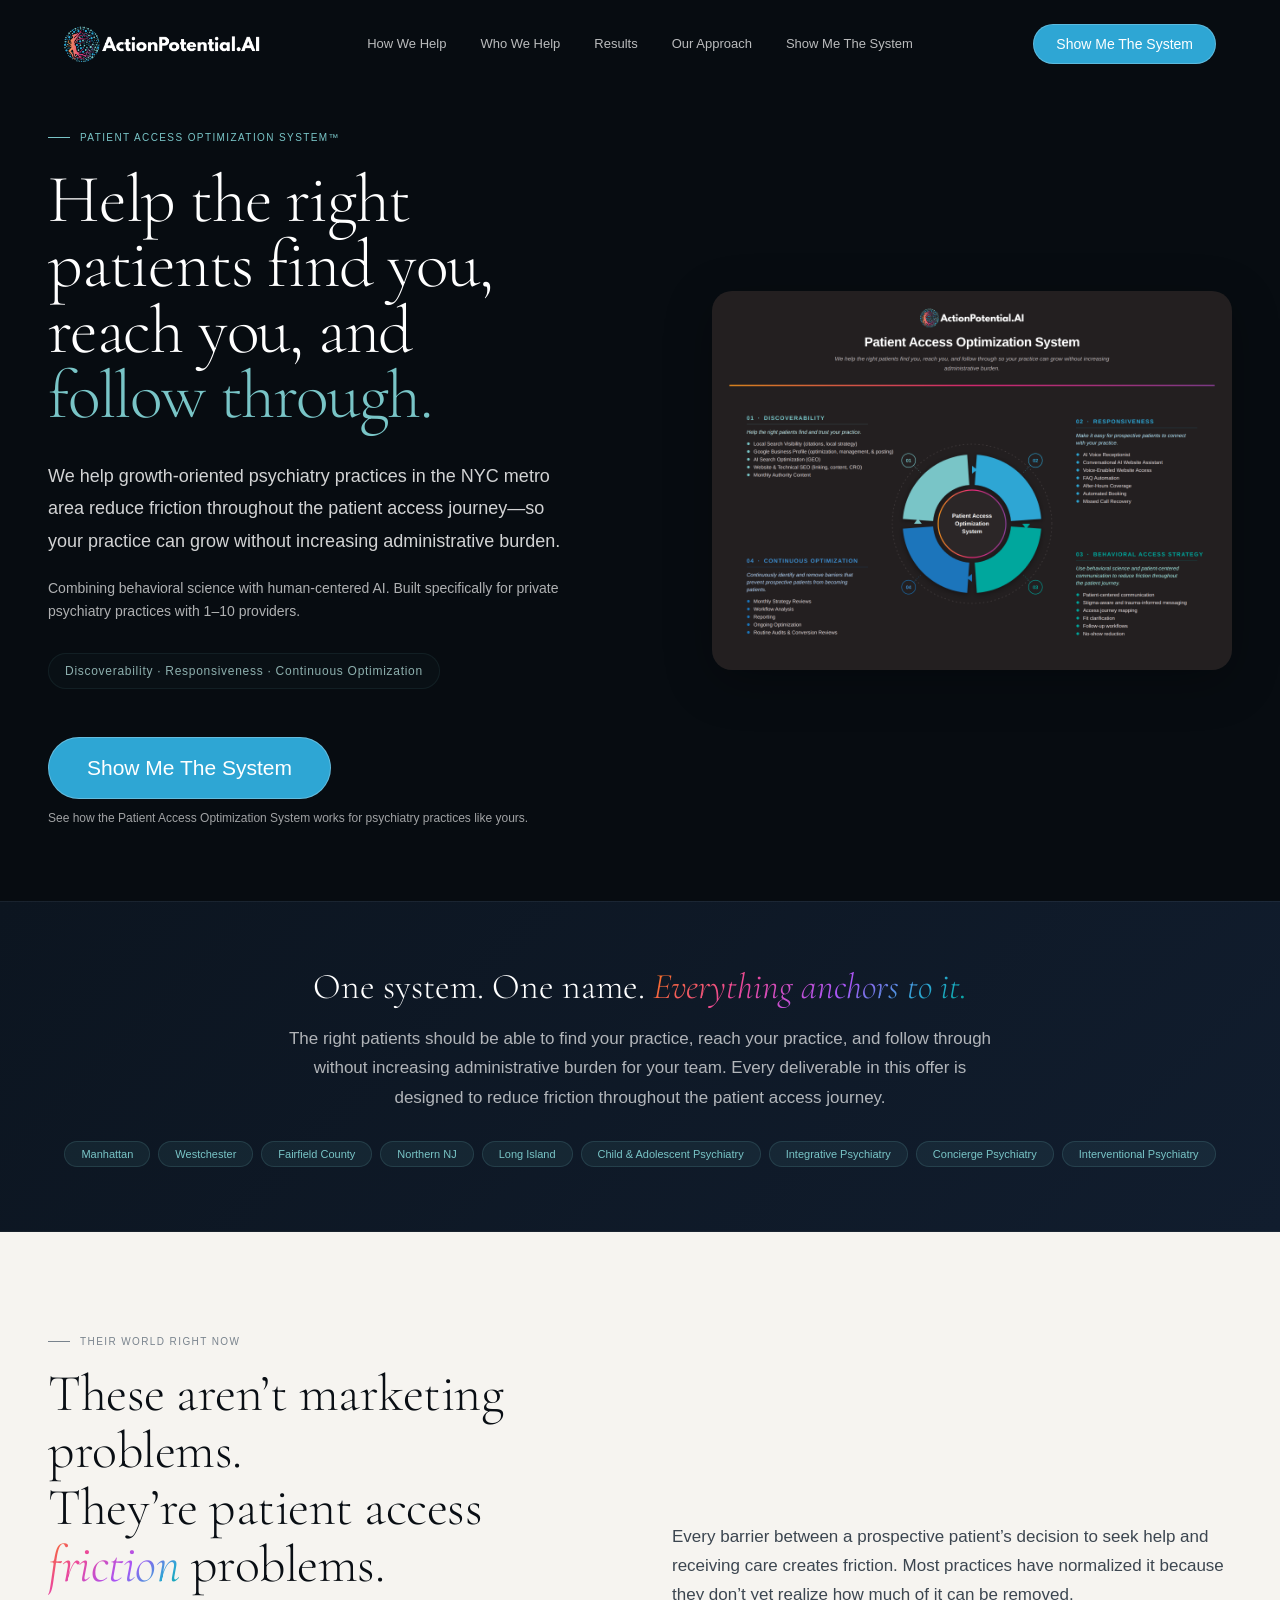
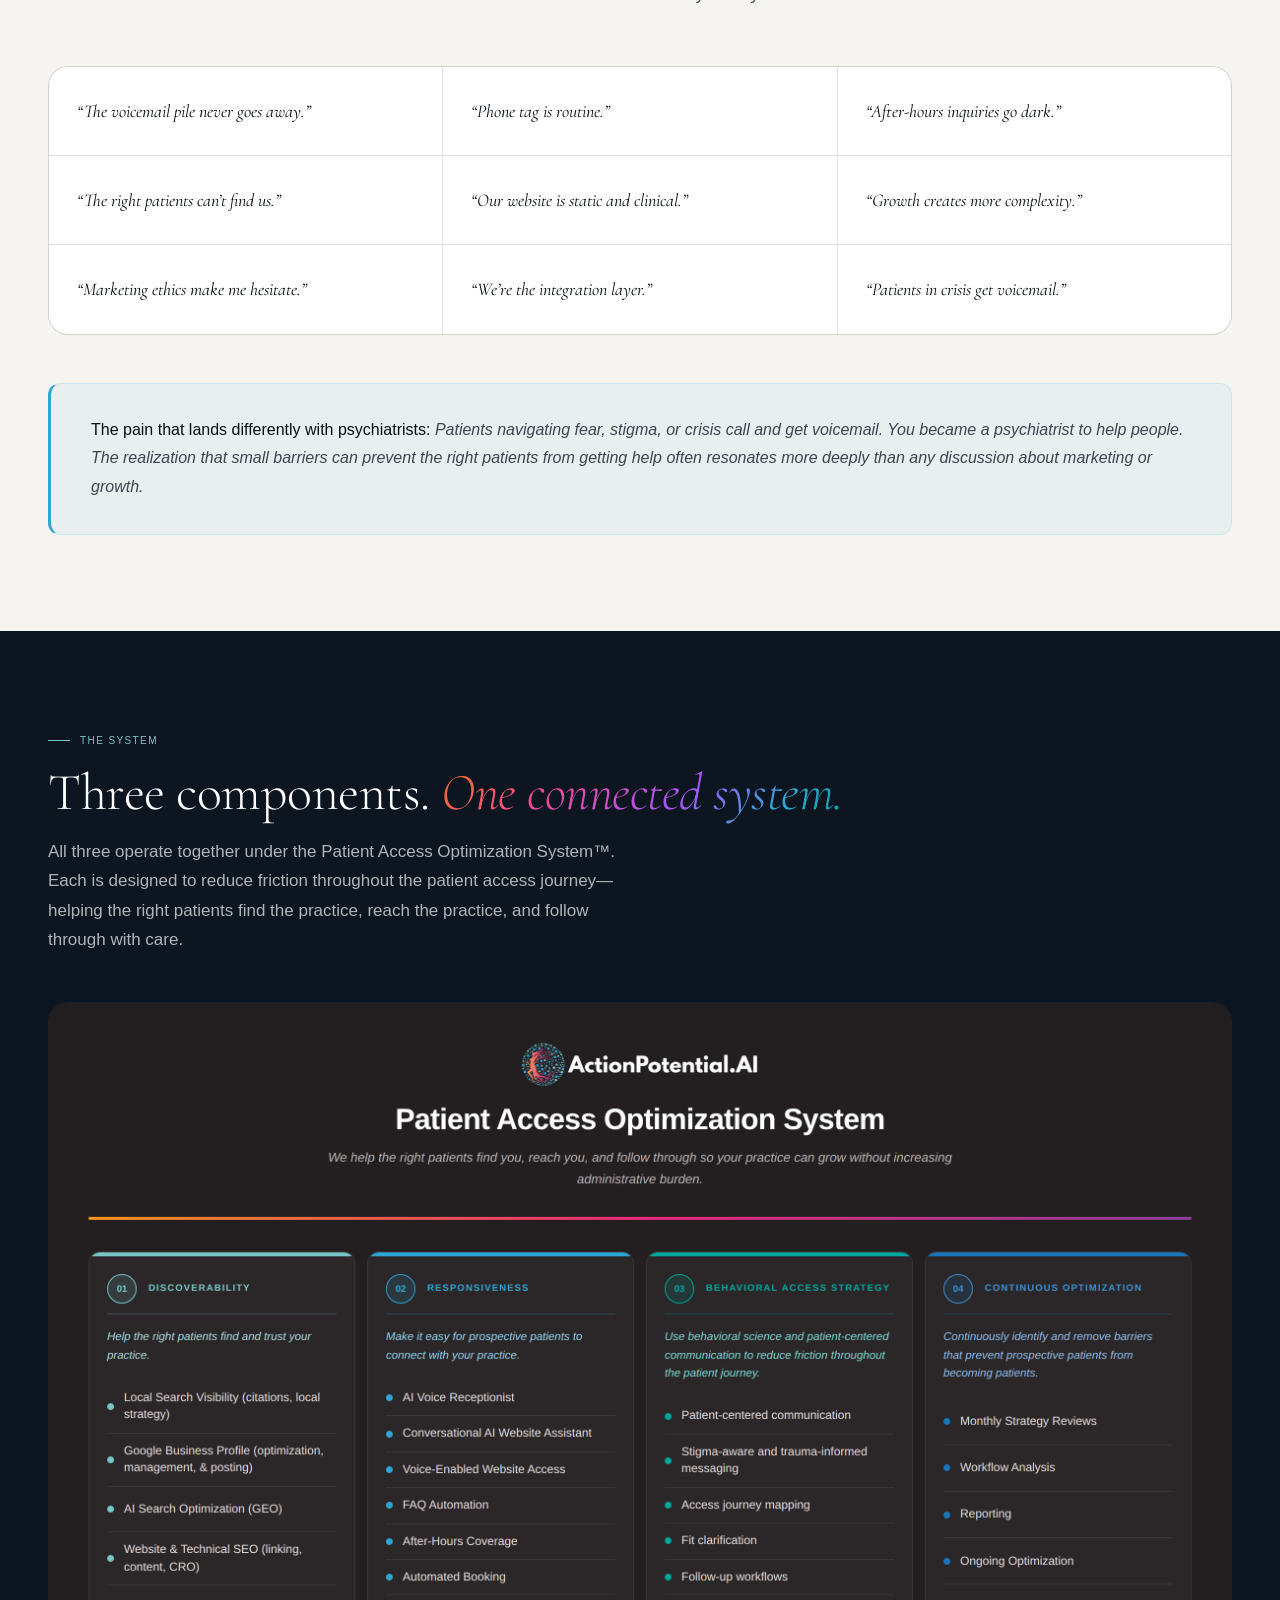
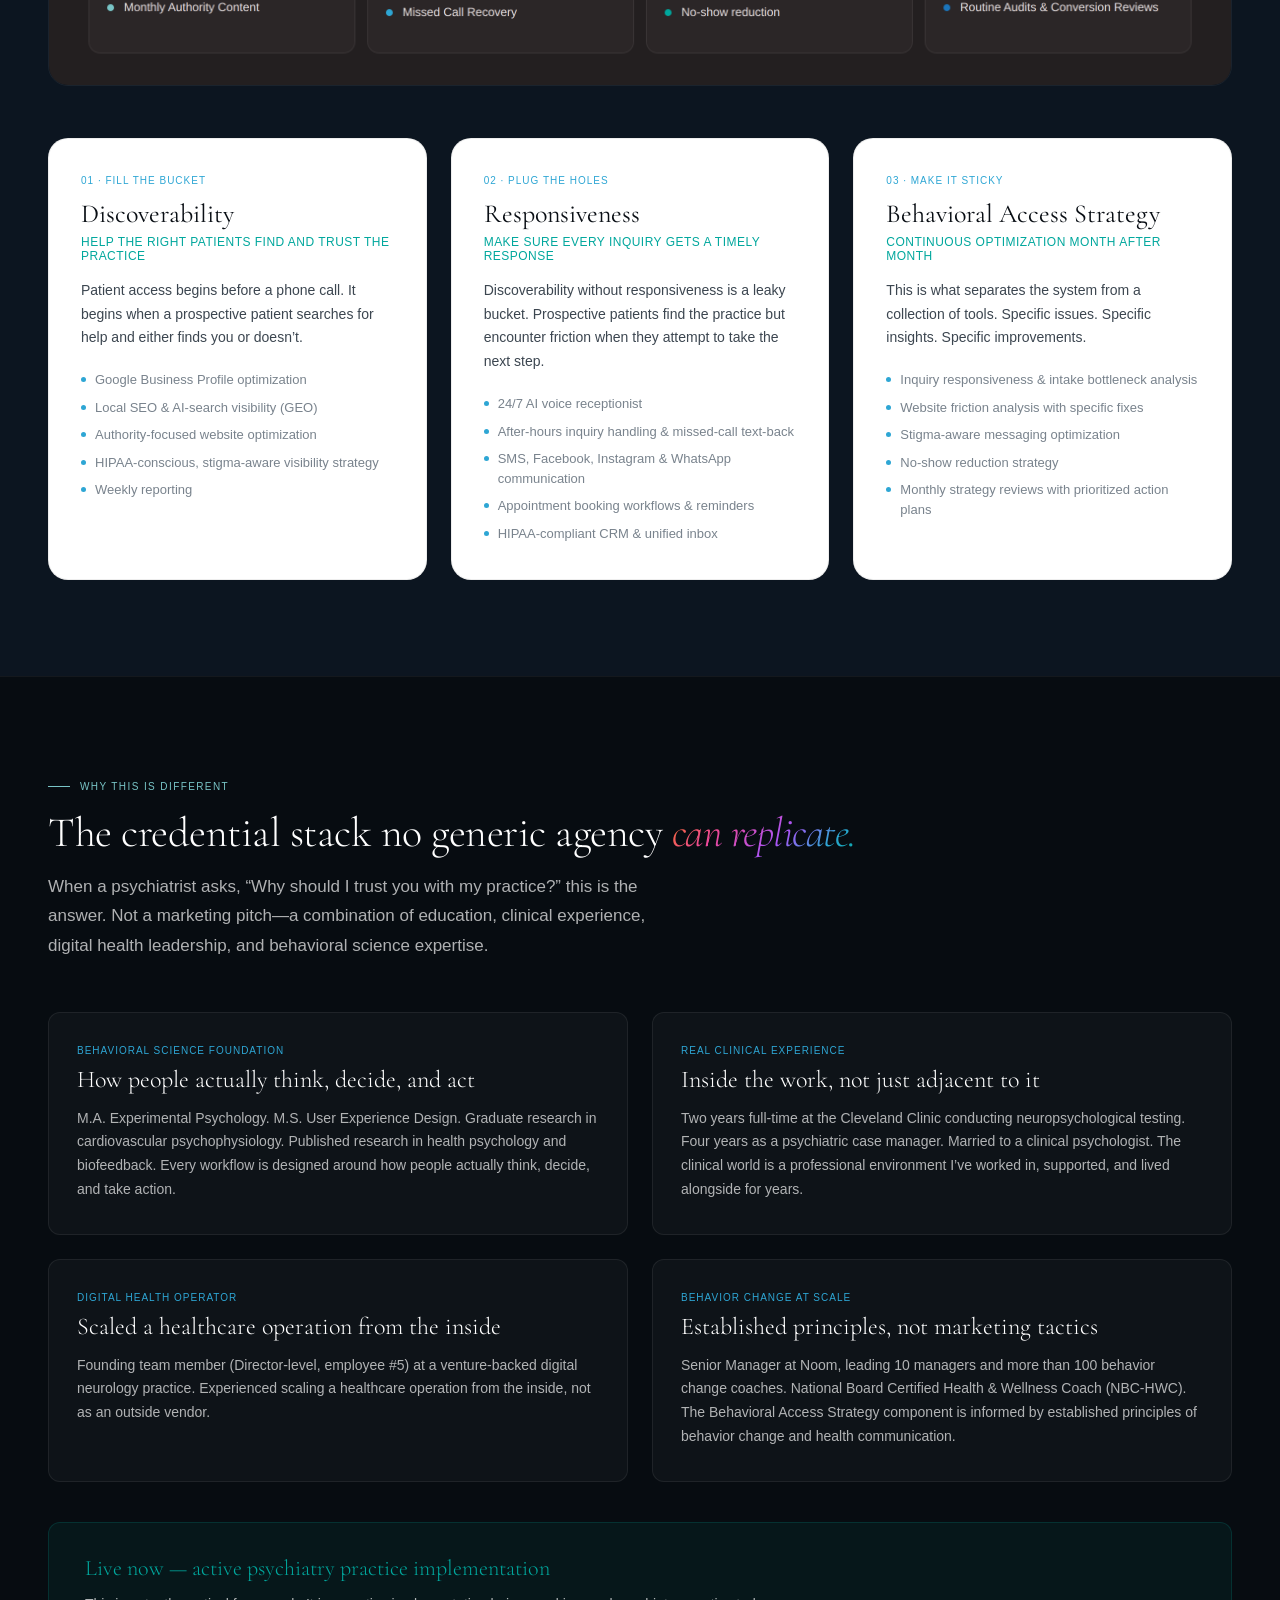
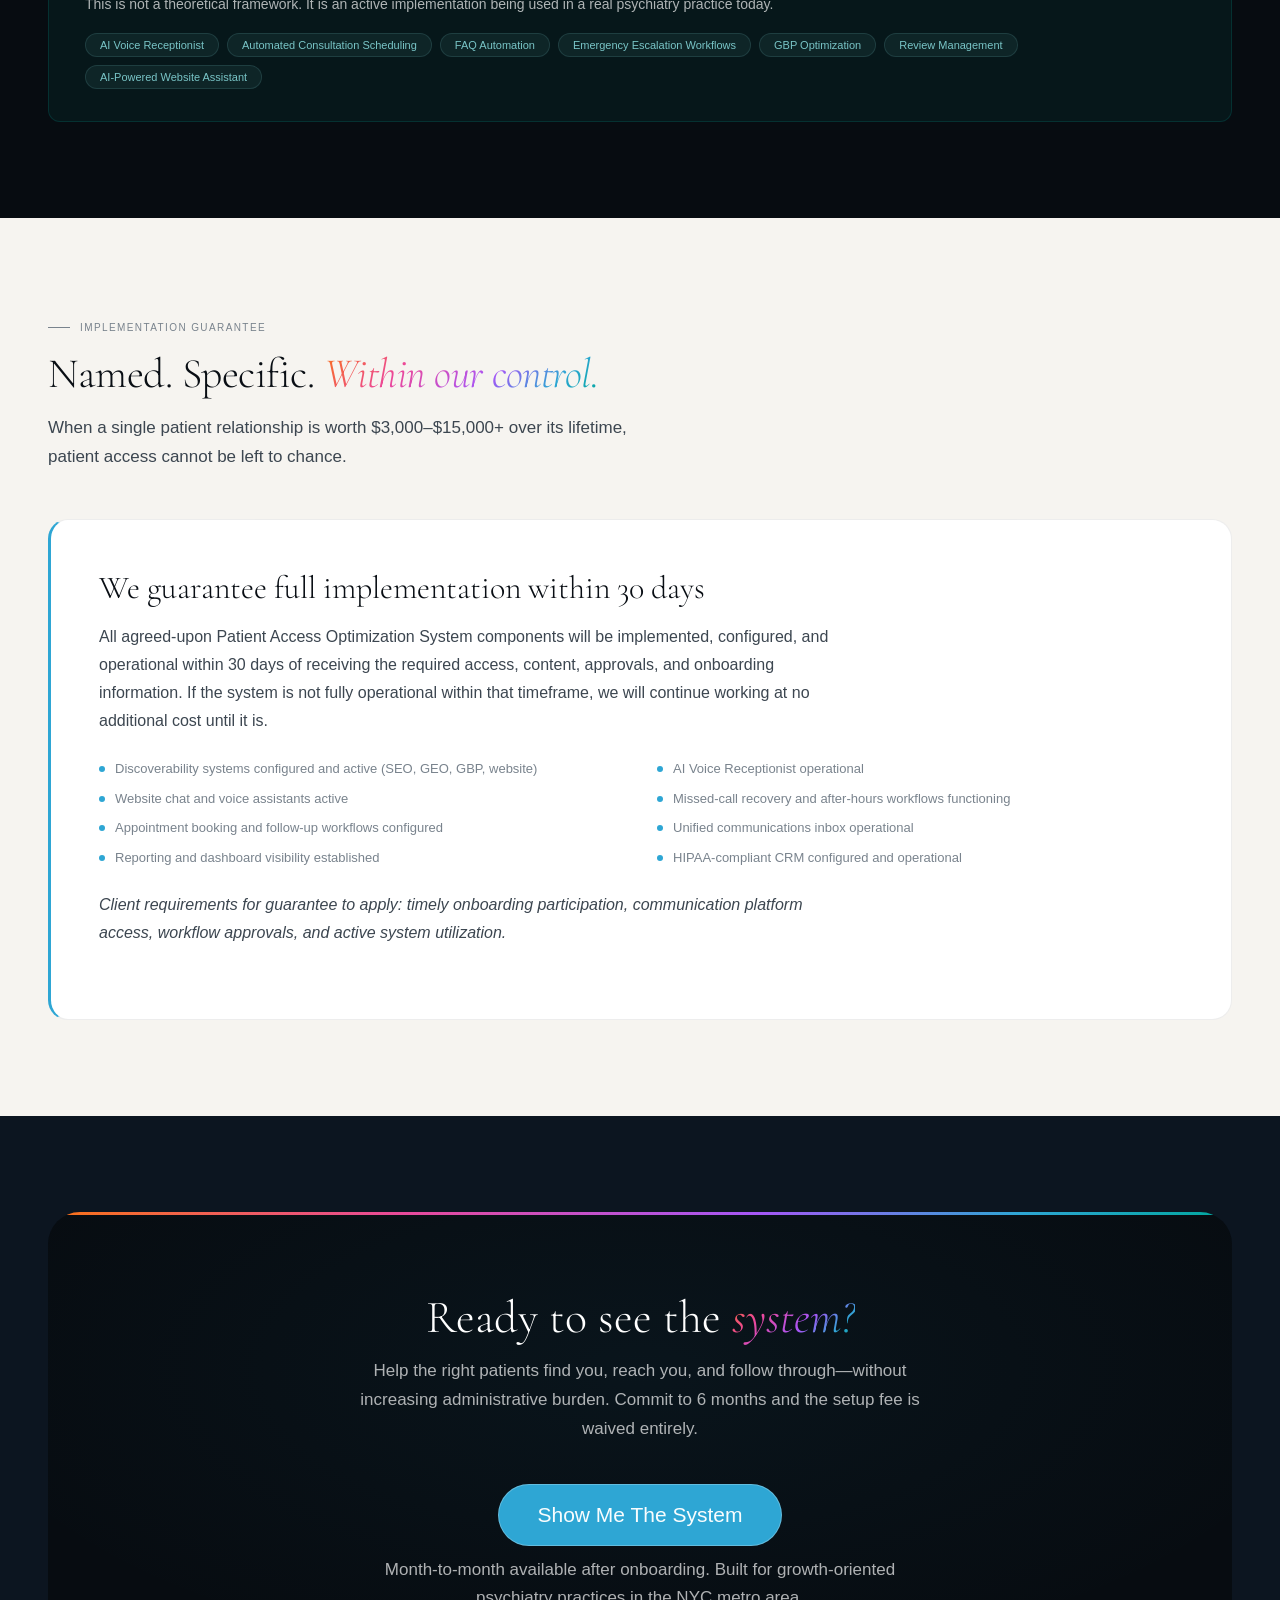
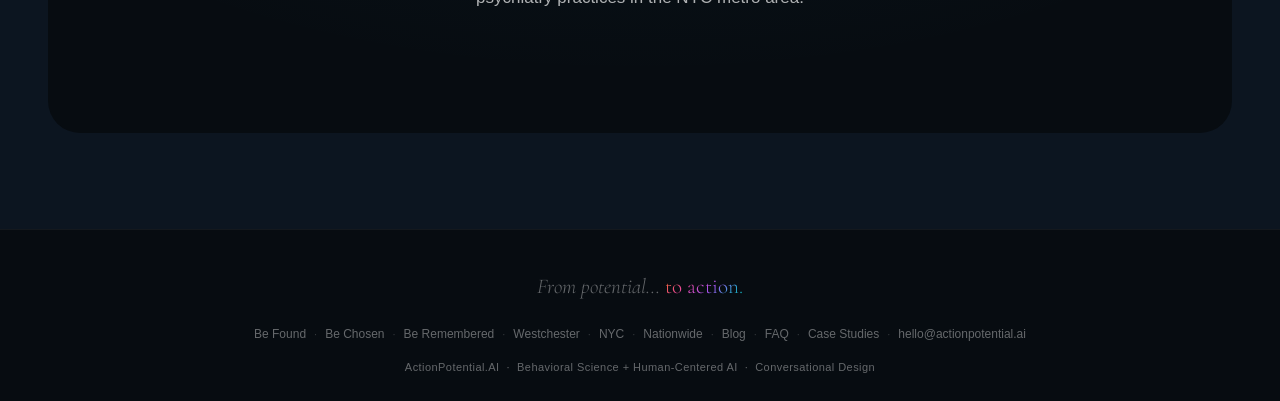
==== psychiatrists/index.html @ 97042ff6 "Add psychiatrists landing page with Patient Access Optimization System content - Build /psychiatrist" ====
<!DOCTYPE html>
<html lang="en">
<head>
  <meta charset="UTF-8" />
  <meta name="viewport" content="width=device-width, initial-scale=1.0" />
  <title>Patient Access Optimization System for Psychiatry Practices — ActionPotential.AI</title>
  <meta name="description" content="We help NYC metro psychiatry practices help the right patients find you, reach you, and follow through—without increasing administrative burden. Behavioral science + human-centered AI." />
  <link rel="preconnect" href="https://fonts.googleapis.com" />
  <link rel="preconnect" href="https://fonts.gstatic.com" crossorigin />
  <link href="https://fonts.googleapis.com/css2?family=Cormorant+Garamond:ital,wght@0,300;0,400;1,300;1,400&family=Cabinet+Grotesk:wght@300;400;500;700&display=swap" rel="stylesheet" />
  <link rel="stylesheet" href="/nav.css" />
  <style>
    *,*::before,*::after{box-sizing:border-box;margin:0;padding:0}
    html{scroll-behavior:smooth}
    img,video{display:block;max-width:100%}
    a{text-decoration:none;color:inherit}
    button{font-family:inherit;cursor:pointer;border:none;background:none}
    :root{
      --t1:#79C5C7;--t2:#2EA6D4;--t3:#00A79D;--bl:#1B75BB;
      --grad:linear-gradient(135deg,#f97316 0%,#ec4899 30%,#a855f7 60%,#2EA6D4 82%,#00A79D 100%);
      --gteal:linear-gradient(135deg,#2EA6D4,#00A79D);
      --d9:#070c11;--d8:#0c1520;--d7:#111d2e;--d6:#172539;
      --lb:#f6f4f0;--lc:#ffffff;--ls:#efece7;--lbr:rgba(0,0,0,.07);
      --td:#090e14;--tm:#3c4650;--mu:#79838d;
      --w1:#fff;--w7:rgba(255,255,255,.68);--w4:rgba(255,255,255,.38);--w2:rgba(255,255,255,.18);
      --fd:'Cormorant Garamond',Georgia,serif;--fb:'Cabinet Grotesk',-apple-system,sans-serif;
      --rsm:6px;--rmd:12px;--rlg:20px;--rxl:32px;
    }
    body{font-family:var(--fb);background:var(--d9);color:var(--w1);-webkit-font-smoothing:antialiased;overflow-x:hidden}

    /* HERO */
    .hero{min-height:100vh;background:var(--d9);display:flex;align-items:center;padding:132px 48px 72px}
    .hero-layout{width:100%;max-width:1200px;margin:0 auto;display:grid;grid-template-columns:minmax(0,1fr) minmax(0,520px);gap:80px;align-items:center}
    .hero-left{display:flex;flex-direction:column;align-items:flex-start;max-width:640px}
    .hero-eyebrow{font-size:10px;font-weight:500;letter-spacing:.14em;text-transform:uppercase;color:var(--t1);margin-bottom:24px;display:inline-flex;align-items:center;gap:10px}
    .hero-eyebrow::before{content:'';width:22px;height:1px;background:var(--t1)}
    .hero-h1{font-family:var(--fd);font-size:68px;font-weight:300;line-height:.96;letter-spacing:-1.2px;color:white;margin-bottom:32px;max-width:18ch;text-wrap:balance}
    .hero-h1-accent{color:var(--t1)}
    .hero-body{font-size:18px;font-weight:300;line-height:1.8;color:rgba(255,255,255,.82);max-width:520px;margin-bottom:20px}
    .hero-secondary{font-size:14px;font-weight:400;line-height:1.65;color:rgba(255,255,255,.68);max-width:560px;margin-bottom:30px}
    .hero-clarity-strip{font-size:12px;font-weight:500;letter-spacing:.06em;color:rgba(193,237,233,.72);border:1px solid rgba(121,197,199,.08);border-radius:999px;background:rgba(121,197,199,.025);padding:10px 16px;margin-bottom:48px}
    .hero-primary-cta{display:inline-flex;align-items:center;justify-content:center;padding:18px 38px;border-radius:999px;background:var(--t2);color:white;font-size:21px;font-weight:500;border:1px solid rgba(255,255,255,.26);margin-bottom:10px;transition:background .2s}
    .hero-primary-cta:hover{background:var(--bl)}
    .hero-primary-cta:focus-visible{outline:2px solid rgba(121,197,199,.9);outline-offset:2px}
    .hero-micro{font-size:12px;font-weight:300;line-height:1.65;color:rgba(255,255,255,.62);max-width:580px}
    .hero-visual{display:flex;align-items:center;justify-content:center}
    .hero-visual img{width:100%;height:auto;border-radius:var(--rlg);box-shadow:0 12px 48px rgba(0,0,0,.28)}

    /* SECTION SYSTEM */
    .sl{background:var(--lb);color:var(--td);padding:96px 48px}
    .sd{background:var(--d8);color:white;padding:96px 48px}
    .si{max-width:1200px;margin:0 auto}
    .eyebrow{display:inline-flex;align-items:center;gap:10px;margin-bottom:18px;font-size:10px;font-weight:500;letter-spacing:.14em;text-transform:uppercase}
    .sl .eyebrow{color:var(--mu)}
    .sd .eyebrow{color:var(--t1)}
    .eyebrow-line{width:22px;height:1px;flex-shrink:0}
    .sl .eyebrow-line{background:var(--mu)}
    .sd .eyebrow-line{background:var(--t1)}
    .sh2{font-family:var(--fd);font-weight:300;line-height:1.1;letter-spacing:-.5px;margin-bottom:16px}
    .sh2-xl{font-size:52px}
    .sh2-lg{font-size:42px}
    .sl .sh2{color:var(--td)}
    .sd .sh2{color:white}
    .sh2 em{font-style:italic;background:var(--grad);-webkit-background-clip:text;-webkit-text-fill-color:transparent;background-clip:text}
    .ssub{font-size:17px;font-weight:300;line-height:1.72;max-width:600px}
    .sl .ssub{color:var(--tm)}
    .sd .ssub{color:var(--w7)}

    /* INTRO BAND */
    .intro-band{background:linear-gradient(135deg,var(--d8) 0%,var(--d7) 100%);border-top:1px solid rgba(255,255,255,.05);border-bottom:1px solid rgba(255,255,255,.05);padding:64px 48px}
    .intro-inner{max-width:1200px;margin:0 auto;text-align:center}
    .intro-inner h2{font-family:var(--fd);font-size:36px;font-weight:300;color:white;margin-bottom:16px;line-height:1.15}
    .intro-inner h2 em{font-style:italic;background:var(--grad);-webkit-background-clip:text;-webkit-text-fill-color:transparent;background-clip:text}
    .intro-inner p{font-size:17px;font-weight:300;line-height:1.75;color:var(--w7);max-width:720px;margin:0 auto 28px}
    .intro-pills{display:flex;flex-wrap:wrap;justify-content:center;gap:8px}
    .intro-pill{font-size:11px;font-weight:500;padding:6px 16px;border-radius:50px;color:var(--t1);background:rgba(121,197,199,.08);border:1px solid rgba(121,197,199,.15)}

    /* PAIN GRID */
    .pain-intro{display:grid;grid-template-columns:1fr 1fr;gap:64px;align-items:end;margin-bottom:56px}
    .pain-grid{display:grid;grid-template-columns:repeat(3,1fr);gap:1px;background:var(--lbr);border:1px solid var(--lbr);border-radius:var(--rlg);overflow:hidden}
    .pain-card{background:var(--lc);padding:32px 28px;position:relative;transition:background .25s}
    .pain-card:hover{background:var(--d9)}
    .pain-card h3{font-family:var(--fd);font-size:18px;font-weight:400;font-style:italic;color:var(--td);line-height:1.35;transition:color .25s;margin-bottom:0}
    .pain-card:hover h3{color:white}
    .pain-hover{position:absolute;inset:0;padding:28px;background:var(--d9);display:flex;align-items:center;justify-content:center;font-size:13px;font-weight:300;color:var(--t1);line-height:1.6;text-align:center;opacity:0;transition:opacity .25s}
    .pain-card:hover .pain-hover{opacity:1}
    .pain-callout{margin-top:48px;padding:32px 40px;background:rgba(46,166,212,.06);border:1px solid rgba(46,166,212,.15);border-radius:var(--rmd);border-left:3px solid var(--t2)}
    .pain-callout p{font-size:16px;font-weight:300;line-height:1.8;color:var(--tm);font-style:italic}
    .pain-callout strong{color:var(--td);font-weight:500;font-style:normal}

    /* SYSTEM VISUAL */
    .system-visual{margin-top:48px;border-radius:var(--rlg);overflow:hidden;border:1px solid rgba(255,255,255,.06)}
    .system-visual img{width:100%;height:auto;display:block}

    /* THREE COMPONENTS */
    .comp-grid{display:grid;grid-template-columns:repeat(3,1fr);gap:24px;margin-top:52px}
    .comp-card{background:var(--lc);border:1px solid var(--lbr);border-radius:var(--rlg);padding:36px 32px;transition:transform .2s,box-shadow .2s}
    .comp-card:hover{transform:translateY(-3px);box-shadow:0 8px 32px rgba(0,0,0,.09)}
    .comp-num{font-size:10px;font-weight:500;letter-spacing:.1em;text-transform:uppercase;color:var(--t2);margin-bottom:12px}
    .comp-card h3{font-family:var(--fd);font-size:26px;font-weight:400;color:var(--td);margin-bottom:6px;line-height:1.2}
    .comp-tag{font-size:12px;font-weight:500;letter-spacing:.04em;text-transform:uppercase;color:var(--t3);margin-bottom:16px}
    .comp-card > p{font-size:14px;font-weight:300;color:var(--tm);line-height:1.7;margin-bottom:20px}
    .comp-list{list-style:none;display:flex;flex-direction:column;gap:8px}
    .comp-list li{font-size:13px;font-weight:300;color:var(--mu);line-height:1.5;padding-left:14px;position:relative}
    .comp-list li::before{content:'';position:absolute;left:0;top:.55em;width:5px;height:5px;border-radius:50%;background:var(--t2)}

    /* CREDENTIALS */
    .cred-grid{display:grid;grid-template-columns:repeat(2,1fr);gap:24px;margin-top:52px}
    .cred-card{background:rgba(255,255,255,.03);border:1px solid rgba(255,255,255,.07);border-radius:var(--rmd);padding:32px 28px;transition:background .2s,border-color .2s,transform .15s}
    .cred-card:hover{background:rgba(121,197,199,.05);border-color:rgba(121,197,199,.15);transform:translateY(-2px)}
    .cred-card-lbl{font-size:10px;font-weight:500;letter-spacing:.1em;text-transform:uppercase;color:var(--t2);margin-bottom:10px}
    .cred-card h3{font-family:var(--fd);font-size:24px;font-weight:300;color:white;margin-bottom:12px;line-height:1.2}
    .cred-card p{font-size:14px;font-weight:300;line-height:1.7;color:var(--w7)}
    .live-now{margin-top:40px;padding:32px 36px;background:rgba(0,167,157,.07);border:1px solid rgba(0,167,157,.18);border-radius:var(--rmd)}
    .live-now h3{font-family:var(--fd);font-size:22px;font-weight:300;color:var(--t3);margin-bottom:12px}
    .live-now p{font-size:14px;font-weight:300;line-height:1.7;color:var(--w7);margin-bottom:16px}
    .live-list{display:flex;flex-wrap:wrap;gap:8px}
    .live-item{font-size:11px;font-weight:500;padding:5px 14px;border-radius:50px;color:var(--t1);background:rgba(121,197,199,.08);border:1px solid rgba(121,197,199,.15)}

    /* GUARANTEE */
    .guar-card{background:var(--lc);border:1px solid var(--lbr);border-radius:var(--rlg);padding:48px;margin-top:48px;border-left:3px solid var(--t2)}
    .guar-card h3{font-family:var(--fd);font-size:32px;font-weight:300;color:var(--td);margin-bottom:16px}
    .guar-card > p{font-size:16px;font-weight:300;line-height:1.75;color:var(--tm);margin-bottom:24px;max-width:760px}
    .guar-list{list-style:none;display:grid;grid-template-columns:repeat(2,1fr);gap:10px 32px;margin-bottom:24px}
    .guar-list li{font-size:13px;font-weight:300;color:var(--mu);line-height:1.5;padding-left:16px;position:relative}
    .guar-list li::before{content:'';position:absolute;left:0;top:.55em;width:6px;height:6px;border-radius:50%;background:var(--t2)}
    .guar-note{font-size:12px;font-weight:300;color:var(--mu);line-height:1.6;font-style:italic}

    /* CTA */
    .cta-card{background:var(--d9);border-radius:var(--rxl);padding:80px;text-align:center;position:relative;overflow:hidden}
    .cta-card::before{content:'';position:absolute;top:0;left:0;right:0;height:3px;background:var(--grad)}
    .cta-card::after{content:'';position:absolute;top:-40%;left:-20%;width:140%;height:140%;background:radial-gradient(ellipse at 50% 50%,rgba(46,166,212,.055) 0%,transparent 60%);pointer-events:none}
    .cta-card h2{font-family:var(--fd);font-size:46px;font-weight:300;color:white;line-height:1.1;margin-bottom:14px;position:relative;z-index:1}
    .cta-card h2 em{font-style:italic;background:var(--grad);-webkit-background-clip:text;-webkit-text-fill-color:transparent;background-clip:text}
    .cta-card > p{font-size:17px;font-weight:300;color:var(--w7);line-height:1.7;max-width:560px;margin:0 auto 40px;position:relative;z-index:1}
    .cta-note{font-size:12px;color:var(--w4);margin-top:14px;position:relative;z-index:1}

    /* FOOTER */
    footer{background:var(--d9);border-top:1px solid rgba(255,255,255,.05);padding:44px 48px 28px}
    .footer-inner{max-width:1200px;margin:0 auto}
    .footer-tag{font-family:var(--fd);font-size:21px;font-weight:300;font-style:italic;color:var(--w4);text-align:center;margin-bottom:28px}
    .footer-tag em{font-style:normal;background:var(--grad);-webkit-background-clip:text;-webkit-text-fill-color:transparent;background-clip:text}
    .footer-nav{display:flex;justify-content:center;align-items:center;gap:8px;flex-wrap:wrap;margin-bottom:20px}
    .footer-nav a{font-size:12px;font-weight:300;color:var(--w4);transition:color .2s}
    .footer-nav a:hover{color:var(--t1)}
    .footer-nav span{color:var(--w2);font-size:11px}
    .footer-copy{font-size:11px;font-weight:300;color:var(--w4);text-align:center;letter-spacing:.04em}

    /* SCROLL REVEAL */
    .rv{opacity:0;transform:translateY(20px);transition:opacity .7s ease,transform .7s ease}
    .rv.vis{opacity:1;transform:translateY(0)}
    .rv-d1{transition-delay:.1s}
    .rv-d2{transition-delay:.2s}

  /* RESPONSIVE */
    @media(max-width:1024px){
      .hero{min-height:auto;padding:112px 32px 56px}
      .hero-layout{grid-template-columns:1fr;gap:40px}
      .hero-h1{font-size:52px}
      .pain-intro{grid-template-columns:1fr;gap:32px}
      .pain-grid{grid-template-columns:repeat(2,1fr)}
      .comp-grid{grid-template-columns:1fr}
      .cred-grid{grid-template-columns:1fr}
      .guar-list{grid-template-columns:1fr}
      .cta-card{padding:48px 32px}
    }
    @media(max-width:640px){
      .hero{padding:96px 20px 44px}
      .hero-h1{font-size:38px;line-height:1.08}
      .hero-body{font-size:16px}
      .sl,.sd{padding:64px 20px}
      .intro-band{padding:48px 20px}
      .pain-grid{grid-template-columns:1fr}
      .sh2-xl{font-size:36px}
      .sh2-lg{font-size:28px}
      .cta-card{padding:36px 22px}
      .cta-card h2{font-size:30px}
      footer{padding:36px 20px 24px}
    }
  </style>
</head>
<body>

<div id="nav-placeholder"></div>

<!-- HERO -->
<section class="hero" id="top">
  <div class="hero-layout">
    <div class="hero-left">
      <p class="hero-eyebrow">Patient Access Optimization System&trade;</p>
      <h1 class="hero-h1">Help the right patients find you, reach you, and <span class="hero-h1-accent">follow through.</span></h1>
      <p class="hero-body">We help growth-oriented psychiatry practices in the NYC metro area reduce friction throughout the patient access journey&mdash;so your practice can grow without increasing administrative burden.</p>
      <p class="hero-secondary">Combining behavioral science with human-centered AI. Built specifically for private psychiatry practices with 1&ndash;10 providers.</p>
      <p class="hero-clarity-strip">Discoverability &middot; Responsiveness &middot; Continuous Optimization</p>
      <a href="https://link.actionpotential.ai/widget/booking/ksD7NPYqg5JoFugUIJnm" class="hero-primary-cta" id="audit">Show Me The System</a>
      <p class="hero-micro">See how the Patient Access Optimization System works for psychiatry practices like yours.</p>
    </div>
    <div class="hero-visual" aria-hidden="true">
      <img src="/APAI-wheel-no-footer.png" alt="Patient Access Optimization System — discoverability, responsiveness, behavioral access strategy, and continuous optimization" width="1040" height="1040" />
    </div>
  </div>
</section>

<!-- PROMISE -->
<div class="intro-band" id="promise">
  <div class="intro-inner rv">
    <h2>One system. One name. <em>Everything anchors to it.</em></h2>
    <p>The right patients should be able to find your practice, reach your practice, and follow through without increasing administrative burden for your team. Every deliverable in this offer is designed to reduce friction throughout the patient access journey.</p>
    <div class="intro-pills">
      <span class="intro-pill">Manhattan</span>
      <span class="intro-pill">Westchester</span>
      <span class="intro-pill">Fairfield County</span>
      <span class="intro-pill">Northern NJ</span>
      <span class="intro-pill">Long Island</span>
      <span class="intro-pill">Child &amp; Adolescent Psychiatry</span>
      <span class="intro-pill">Integrative Psychiatry</span>
      <span class="intro-pill">Concierge Psychiatry</span>
      <span class="intro-pill">Interventional Psychiatry</span>
    </div>
  </div>
</div>

<!-- THEIR WORLD -->
<section class="sl" id="who-its-for">
  <div class="si">
    <div class="pain-intro">
      <div class="rv">
        <div class="eyebrow"><div class="eyebrow-line"></div>Their world right now</div>
        <h2 class="sh2 sh2-xl">These aren&rsquo;t marketing problems.<br>They&rsquo;re patient access <em>friction</em> problems.</h2>
      </div>
      <div class="rv rv-d1">
        <p class="ssub">Every barrier between a prospective patient&rsquo;s decision to seek help and receiving care creates friction. Most practices have normalized it because they don&rsquo;t yet realize how much of it can be removed.</p>
      </div>
    </div>
    <div class="pain-grid rv">
      <div class="pain-card">
        <h3>&ldquo;The voicemail pile never goes away.&rdquo;</h3>
        <div class="pain-hover">Every morning starts with a backlog of missed inquiries to return before the clinical day begins.</div>
      </div>
      <div class="pain-card">
        <h3>&ldquo;Phone tag is routine.&rdquo;</h3>
        <div class="pain-hover">A patient reaches out Monday. Someone calls back Wednesday. They&rsquo;ve already booked elsewhere.</div>
      </div>
      <div class="pain-card">
        <h3>&ldquo;After-hours inquiries go dark.&rdquo;</h3>
        <div class="pain-hover">The practice closes at 5pm. Patient need does not. Inquiries sit unanswered until the next business day.</div>
      </div>
      <div class="pain-card">
        <h3>&ldquo;The right patients can&rsquo;t find us.&rdquo;</h3>
        <div class="pain-hover">A thin Google profile. A website that doesn&rsquo;t build trust. AI search returning competitors.</div>
      </div>
      <div class="pain-card">
        <h3>&ldquo;Our website is static and clinical.&rdquo;</h3>
        <div class="pain-hover">It lists services and credentials but doesn&rsquo;t reduce stigma-related hesitation or guide patients toward the next step.</div>
      </div>
      <div class="pain-card">
        <h3>&ldquo;Growth creates more complexity.&rdquo;</h3>
        <div class="pain-hover">More patients means more intake, coordination, and admin. Scaling feels like adding burden rather than creating leverage.</div>
      </div>
      <div class="pain-card">
        <h3>&ldquo;Marketing ethics make me hesitate.&rdquo;</h3>
        <div class="pain-hover">Most marketing options feel like they require compromising patient dignity. Uncertainty keeps you from trying things that might work.</div>
      </div>
      <div class="pain-card">
        <h3>&ldquo;We&rsquo;re the integration layer.&rdquo;</h3>
        <div class="pain-hover">Scheduling. EHR. Phone. Email. Reviews. None of it talks to each other. You connect it all manually.</div>
      </div>
      <div class="pain-card">
        <h3>&ldquo;Patients in crisis get voicemail.&rdquo;</h3>
        <div class="pain-hover">That friction doesn&rsquo;t just cost revenue. It can delay access to care&mdash;and that resonates more deeply than any growth metric.</div>
      </div>
    </div>
    <div class="pain-callout rv">
      <p><strong>The pain that lands differently with psychiatrists:</strong> Patients navigating fear, stigma, or crisis call and get voicemail. You became a psychiatrist to help people. The realization that small barriers can prevent the right patients from getting help often resonates more deeply than any discussion about marketing or growth.</p>
    </div>
  </div>
</section>

<!-- THE SYSTEM -->
<section class="sd" id="how-it-works">
  <div class="si">
    <div class="rv">
      <div class="eyebrow"><div class="eyebrow-line"></div>The system</div>
      <h2 class="sh2 sh2-xl">Three components. <em>One connected system.</em></h2>
      <p class="ssub">All three operate together under the Patient Access Optimization System&trade;. Each is designed to reduce friction throughout the patient access journey&mdash;helping the right patients find the practice, reach the practice, and follow through with care.</p>
    </div>
    <div class="system-visual rv rv-d1">
      <img src="/APAI-cards-no-footer.png" alt="Patient Access Optimization System components: Discoverability, Responsiveness, Behavioral Access Strategy, and Continuous Optimization" width="2400" height="1200" loading="lazy" />
    </div>
    <div class="comp-grid">
      <div class="comp-card rv">
        <div class="comp-num">01 &middot; Fill the bucket</div>
        <h3>Discoverability</h3>
        <div class="comp-tag">Help the right patients find and trust the practice</div>
        <p>Patient access begins before a phone call. It begins when a prospective patient searches for help and either finds you or doesn&rsquo;t.</p>
        <ul class="comp-list">
          <li>Google Business Profile optimization</li>
          <li>Local SEO &amp; AI-search visibility (GEO)</li>
          <li>Authority-focused website optimization</li>
          <li>HIPAA-conscious, stigma-aware visibility strategy</li>
          <li>Weekly reporting</li>
        </ul>
      </div>
      <div class="comp-card rv rv-d1">
        <div class="comp-num">02 &middot; Plug the holes</div>
        <h3>Responsiveness</h3>
        <div class="comp-tag">Make sure every inquiry gets a timely response</div>
        <p>Discoverability without responsiveness is a leaky bucket. Prospective patients find the practice but encounter friction when they attempt to take the next step.</p>
        <ul class="comp-list">
          <li>24/7 AI voice receptionist</li>
          <li>After-hours inquiry handling &amp; missed-call text-back</li>
          <li>SMS, Facebook, Instagram &amp; WhatsApp communication</li>
          <li>Appointment booking workflows &amp; reminders</li>
          <li>HIPAA-compliant CRM &amp; unified inbox</li>
        </ul>
      </div>
      <div class="comp-card rv rv-d2">
        <div class="comp-num">03 &middot; Make it sticky</div>
        <h3>Behavioral Access Strategy</h3>
        <div class="comp-tag">Continuous optimization month after month</div>
        <p>This is what separates the system from a collection of tools. Specific issues. Specific insights. Specific improvements.</p>
        <ul class="comp-list">
          <li>Inquiry responsiveness &amp; intake bottleneck analysis</li>
          <li>Website friction analysis with specific fixes</li>
          <li>Stigma-aware messaging optimization</li>
          <li>No-show reduction strategy</li>
          <li>Monthly strategy reviews with prioritized action plans</li>
        </ul>
      </div>
    </div>
  </div>
</section>

<!-- WHY DIFFERENT -->
<section class="sd" id="our-approach" style="background:var(--d9);border-top:1px solid rgba(255,255,255,.05)">
  <div class="si">
    <div class="rv">
      <div class="eyebrow"><div class="eyebrow-line"></div>Why this is different</div>
      <h2 class="sh2 sh2-lg">The credential stack no generic agency <em>can replicate.</em></h2>
      <p class="ssub">When a psychiatrist asks, &ldquo;Why should I trust you with my practice?&rdquo; this is the answer. Not a marketing pitch&mdash;a combination of education, clinical experience, digital health leadership, and behavioral science expertise.</p>
    </div>
    <div class="cred-grid">
      <div class="cred-card rv">
        <div class="cred-card-lbl">Behavioral Science Foundation</div>
        <h3>How people actually think, decide, and act</h3>
        <p>M.A. Experimental Psychology. M.S. User Experience Design. Graduate research in cardiovascular psychophysiology. Published research in health psychology and biofeedback. Every workflow is designed around how people actually think, decide, and take action.</p>
      </div>
      <div class="cred-card rv rv-d1">
        <div class="cred-card-lbl">Real Clinical Experience</div>
        <h3>Inside the work, not just adjacent to it</h3>
        <p>Two years full-time at the Cleveland Clinic conducting neuropsychological testing. Four years as a psychiatric case manager. Married to a clinical psychologist. The clinical world is a professional environment I&rsquo;ve worked in, supported, and lived alongside for years.</p>
      </div>
      <div class="cred-card rv">
        <div class="cred-card-lbl">Digital Health Operator</div>
        <h3>Scaled a healthcare operation from the inside</h3>
        <p>Founding team member (Director-level, employee #5) at a venture-backed digital neurology practice. Experienced scaling a healthcare operation from the inside, not as an outside vendor.</p>
      </div>
      <div class="cred-card rv rv-d1">
        <div class="cred-card-lbl">Behavior Change at Scale</div>
        <h3>Established principles, not marketing tactics</h3>
        <p>Senior Manager at Noom, leading 10 managers and more than 100 behavior change coaches. National Board Certified Health &amp; Wellness Coach (NBC-HWC). The Behavioral Access Strategy component is informed by established principles of behavior change and health communication.</p>
      </div>
    </div>
    <div class="live-now rv">
      <h3>Live now &mdash; active psychiatry practice implementation</h3>
      <p>This is not a theoretical framework. It is an active implementation being used in a real psychiatry practice today.</p>
      <div class="live-list">
        <span class="live-item">AI Voice Receptionist</span>
        <span class="live-item">Automated Consultation Scheduling</span>
        <span class="live-item">FAQ Automation</span>
        <span class="live-item">Emergency Escalation Workflows</span>
        <span class="live-item">GBP Optimization</span>
        <span class="live-item">Review Management</span>
        <span class="live-item">AI-Powered Website Assistant</span>
      </div>
    </div>
  </div>
</section>

<!-- GUARANTEE -->
<section class="sl" id="results">
  <div class="si">
    <div class="rv">
      <div class="eyebrow"><div class="eyebrow-line"></div>Implementation guarantee</div>
      <h2 class="sh2 sh2-lg">Named. Specific. <em>Within our control.</em></h2>
      <p class="ssub">When a single patient relationship is worth $3,000&ndash;$15,000+ over its lifetime, patient access cannot be left to chance.</p>
    </div>
    <div class="guar-card rv rv-d1">
      <h3>We guarantee full implementation within 30 days</h3>
      <p>All agreed-upon Patient Access Optimization System components will be implemented, configured, and operational within 30 days of receiving the required access, content, approvals, and onboarding information. If the system is not fully operational within that timeframe, we will continue working at no additional cost until it is.</p>
      <ul class="guar-list">
        <li>Discoverability systems configured and active (SEO, GEO, GBP, website)</li>
        <li>AI Voice Receptionist operational</li>
        <li>Website chat and voice assistants active</li>
        <li>Missed-call recovery and after-hours workflows functioning</li>
        <li>Appointment booking and follow-up workflows configured</li>
        <li>Unified communications inbox operational</li>
        <li>Reporting and dashboard visibility established</li>
        <li>HIPAA-compliant CRM configured and operational</li>
      </ul>
      <p class="guar-note">Client requirements for guarantee to apply: timely onboarding participation, communication platform access, workflow approvals, and active system utilization.</p>
    </div>
  </div>
</section>

<!-- CTA -->
<section class="sd" id="cta">
  <div class="si">
    <div class="cta-card rv">
      <h2>Ready to see the <em>system?</em></h2>
      <p>Help the right patients find you, reach you, and follow through&mdash;without increasing administrative burden. Commit to 6 months and the setup fee is waived entirely.</p>
      <a href="https://link.actionpotential.ai/widget/booking/ksD7NPYqg5JoFugUIJnm" class="hero-primary-cta">Show Me The System</a>
      <p class="cta-note">Month-to-month available after onboarding. Built for growth-oriented psychiatry practices in the NYC metro area.</p>
    </div>
  </div>
</section>

<div id="footer-placeholder"></div>

<script src="/includes.js"></script>
<script>
(function(){
  // Point nav links to page sections
  function wireNav(){
    var nav = document.getElementById('nav');
    if(!nav) return;
    var map = {
      '#how-it-works': '#how-it-works',
      '#who-its-for': '#who-its-for',
      '#results': '#results',
      '#our-approach': '#our-approach',
      '#audit': '#audit'
    };
    nav.querySelectorAll('a[href^="#"]').forEach(function(link){
      var href = link.getAttribute('href');
      if(map[href]) link.setAttribute('href', map[href]);
    });
    var btn = nav.querySelector('.nav-btn');
    if(btn) {
      btn.textContent = 'Show Me The System';
      btn.setAttribute('href', 'https://link.actionpotential.ai/widget/booking/ksD7NPYqg5JoFugUIJnm');
    }
    var mobCta = nav.querySelector('.nav-mobile-cta');
    if(mobCta) {
      mobCta.textContent = 'Show Me The System';
      mobCta.setAttribute('href', 'https://link.actionpotential.ai/widget/booking/ksD7NPYqg5JoFugUIJnm');
    }
  }

  var obs = new IntersectionObserver(function(entries){
    entries.forEach(function(e){
      if(e.isIntersecting) e.target.classList.add('vis');
    });
  }, {threshold: 0.12, rootMargin: '0px 0px -40px 0px'});
  document.querySelectorAll('.rv').forEach(function(el){ obs.observe(el); });

  var navPh = document.getElementById('nav-placeholder');
  new MutationObserver(wireNav).observe(navPh, { childList: true, subtree: true });
  setTimeout(wireNav, 200);
})();
</script>
</body>
</html>
---- nav.css ----
#nav{position:fixed;top:0;left:0;right:0;z-index:200;height:88px;padding:0 5%;display:flex;align-items:center;justify-content:space-between;width:100%;border-bottom:1px solid transparent;transition:background .4s,border-color .4s;gap:36px}
#nav.scrolled{background:rgba(7,12,17,.92);backdrop-filter:blur(20px);border-bottom-color:rgba(255,255,255,.05)}
.nav-logo{display:flex;align-items:center;height:88px;flex-shrink:0}
.nav-logo img{height:36px;width:auto;display:block;mix-blend-mode:screen}

.nav-menu{display:flex;align-items:center;justify-content:center;gap:6px;position:absolute;left:50%;transform:translateX(-50%)}
.nav-link{font-family:'Cabinet Grotesk',-apple-system,sans-serif;font-size:13px;font-weight:400;color:rgba(255,255,255,.72);padding:8px 14px;border-radius:8px;transition:color .2s,background .2s;white-space:nowrap}
.nav-link:hover{color:#fff;background:rgba(255,255,255,.04)}
.nav-link:focus-visible{outline:2px solid rgba(121,197,199,.82);outline-offset:2px}

.nav-btn{display:inline-flex;align-items:center;justify-content:center;font-family:'Cabinet Grotesk',-apple-system,sans-serif;font-size:14px;font-weight:500;color:#fff;padding:11px 22px;border-radius:999px;background:#2EA6D4;border:1px solid rgba(255,255,255,.22);transition:background .2s,border-color .2s}
.nav-btn:hover{background:#1B75BB;border-color:rgba(255,255,255,.3)}
.nav-btn:focus-visible{outline:2px solid rgba(121,197,199,.9);outline-offset:2px}
.nav-btn-mobile{display:none}

.nav-mob-btn{display:none;font-size:20px;line-height:1;color:rgba(255,255,255,.72);padding:8px;border-radius:8px}
.nav-mob-btn:focus-visible{outline:2px solid rgba(121,197,199,.82);outline-offset:2px}

@media(max-width:768px){
  #nav{padding:0 20px;gap:16px}
  .nav-logo img{height:48px}
  .nav-btn-desktop{display:none}
  .nav-mob-btn{display:block}

  .nav-menu{display:none;position:fixed;top:88px;left:0;right:0;bottom:0;background:rgba(7,12,17,.98);flex-direction:column;align-items:stretch;justify-content:flex-start;padding:24px 20px;overflow-y:auto;gap:0;transform:none}
  .nav-menu.mob-open{display:flex}
  .nav-link{width:100%;font-size:16px;padding:14px 0;border-bottom:1px solid rgba(255,255,255,.06);border-radius:0}
  .nav-link:hover{background:none}
  .nav-btn-mobile{display:inline-flex;margin-top:20px;align-self:flex-start}
}
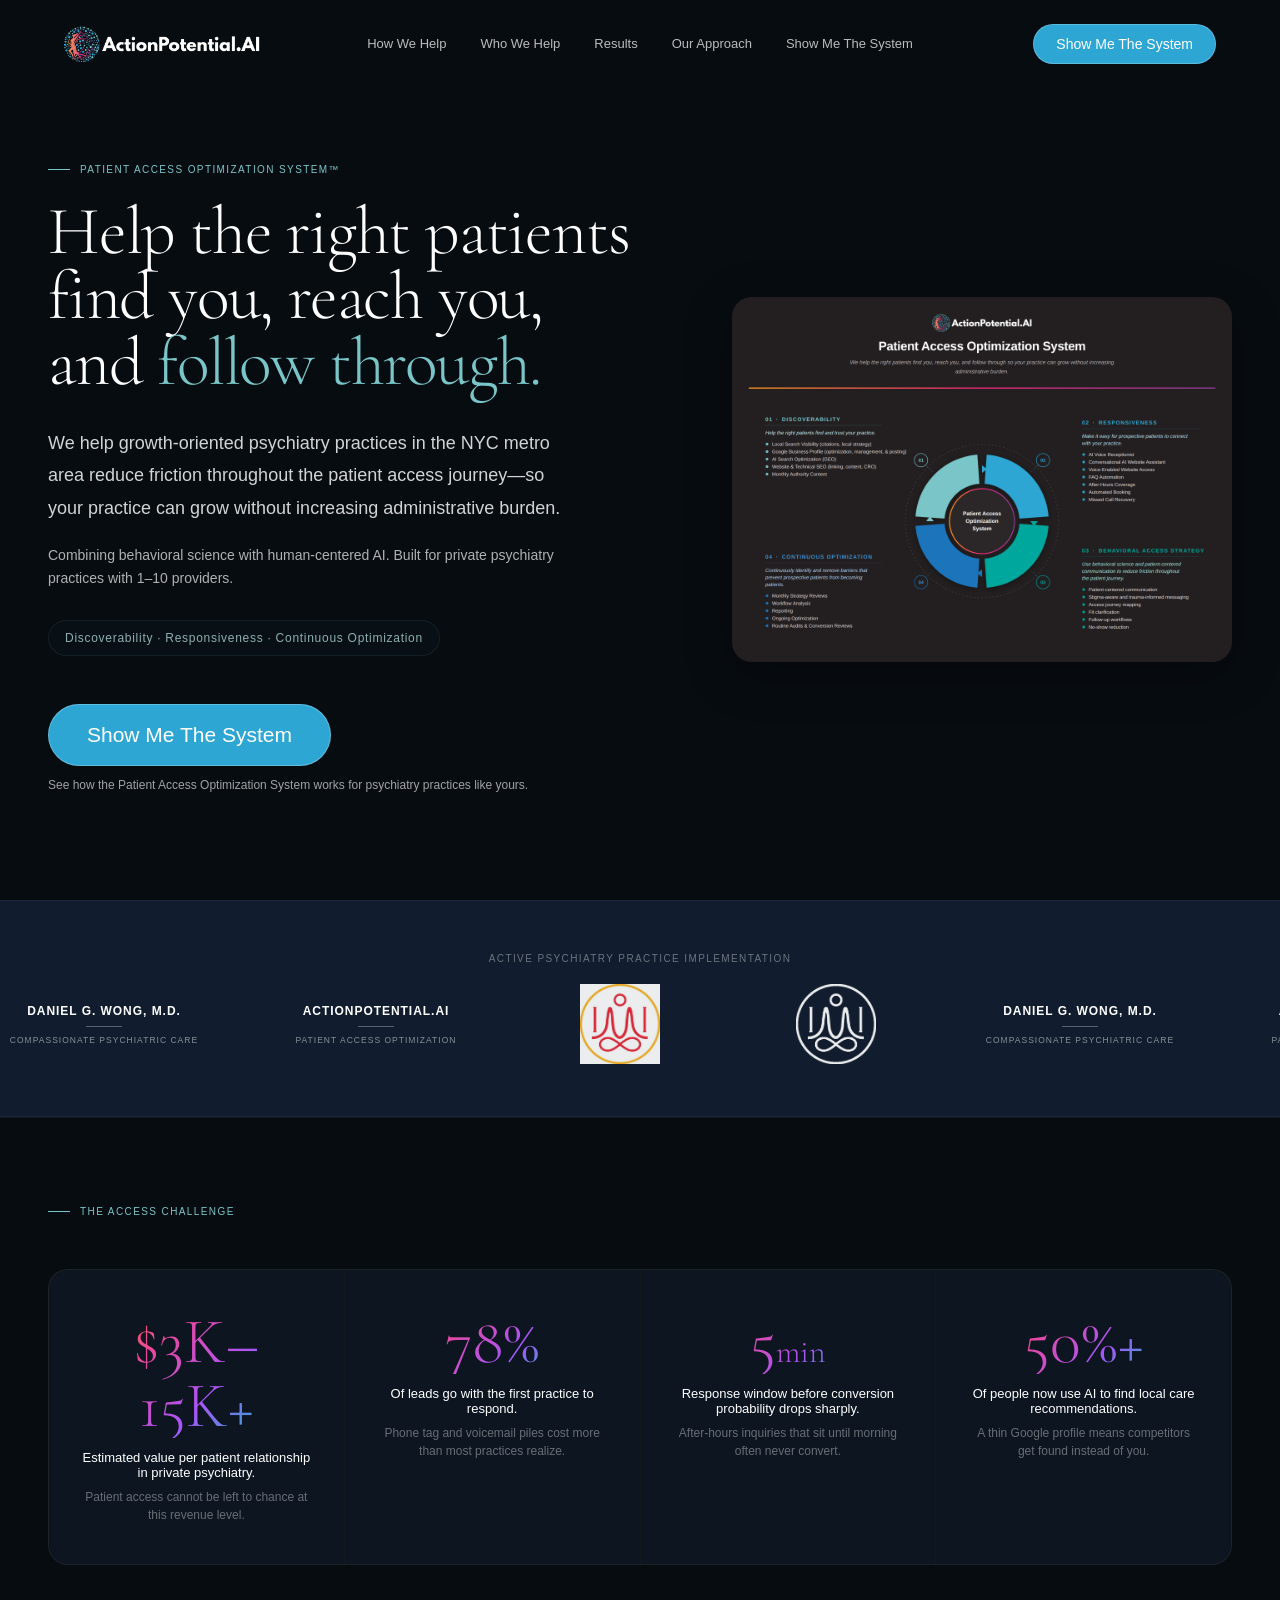
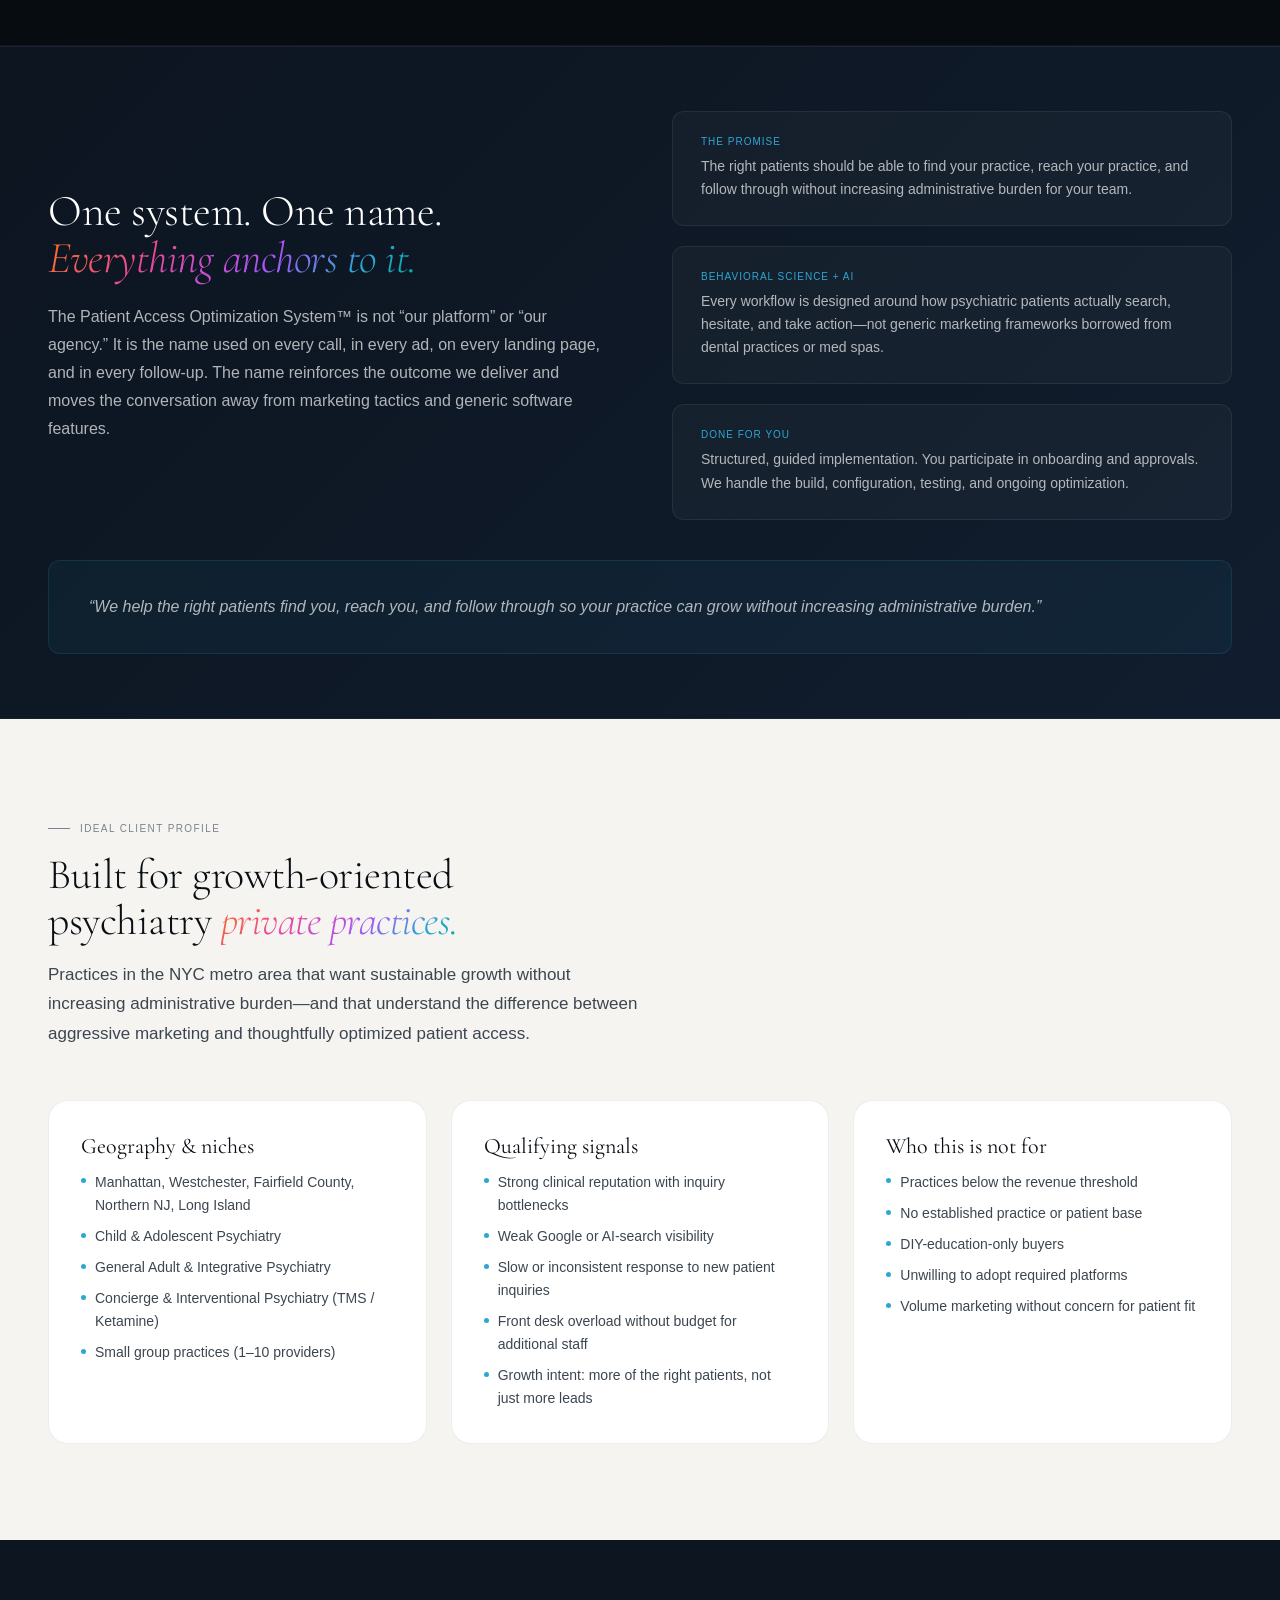
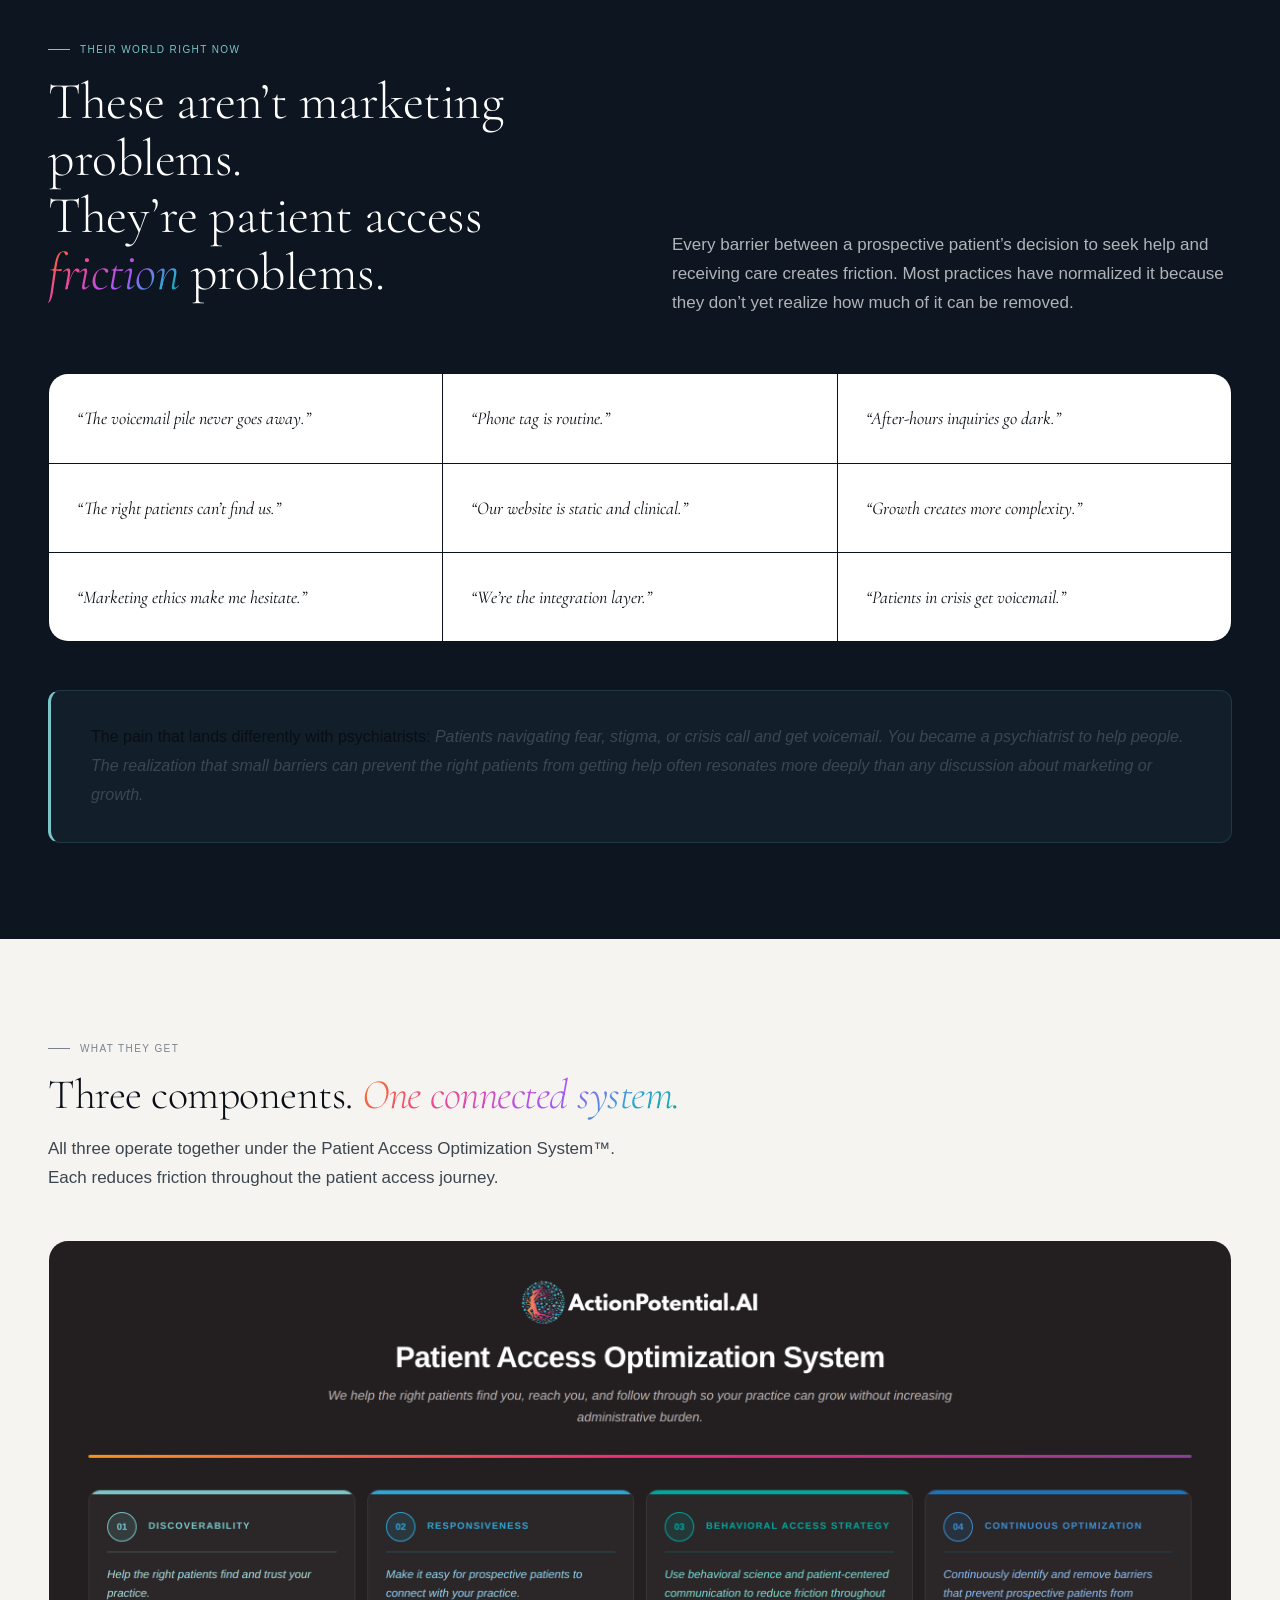
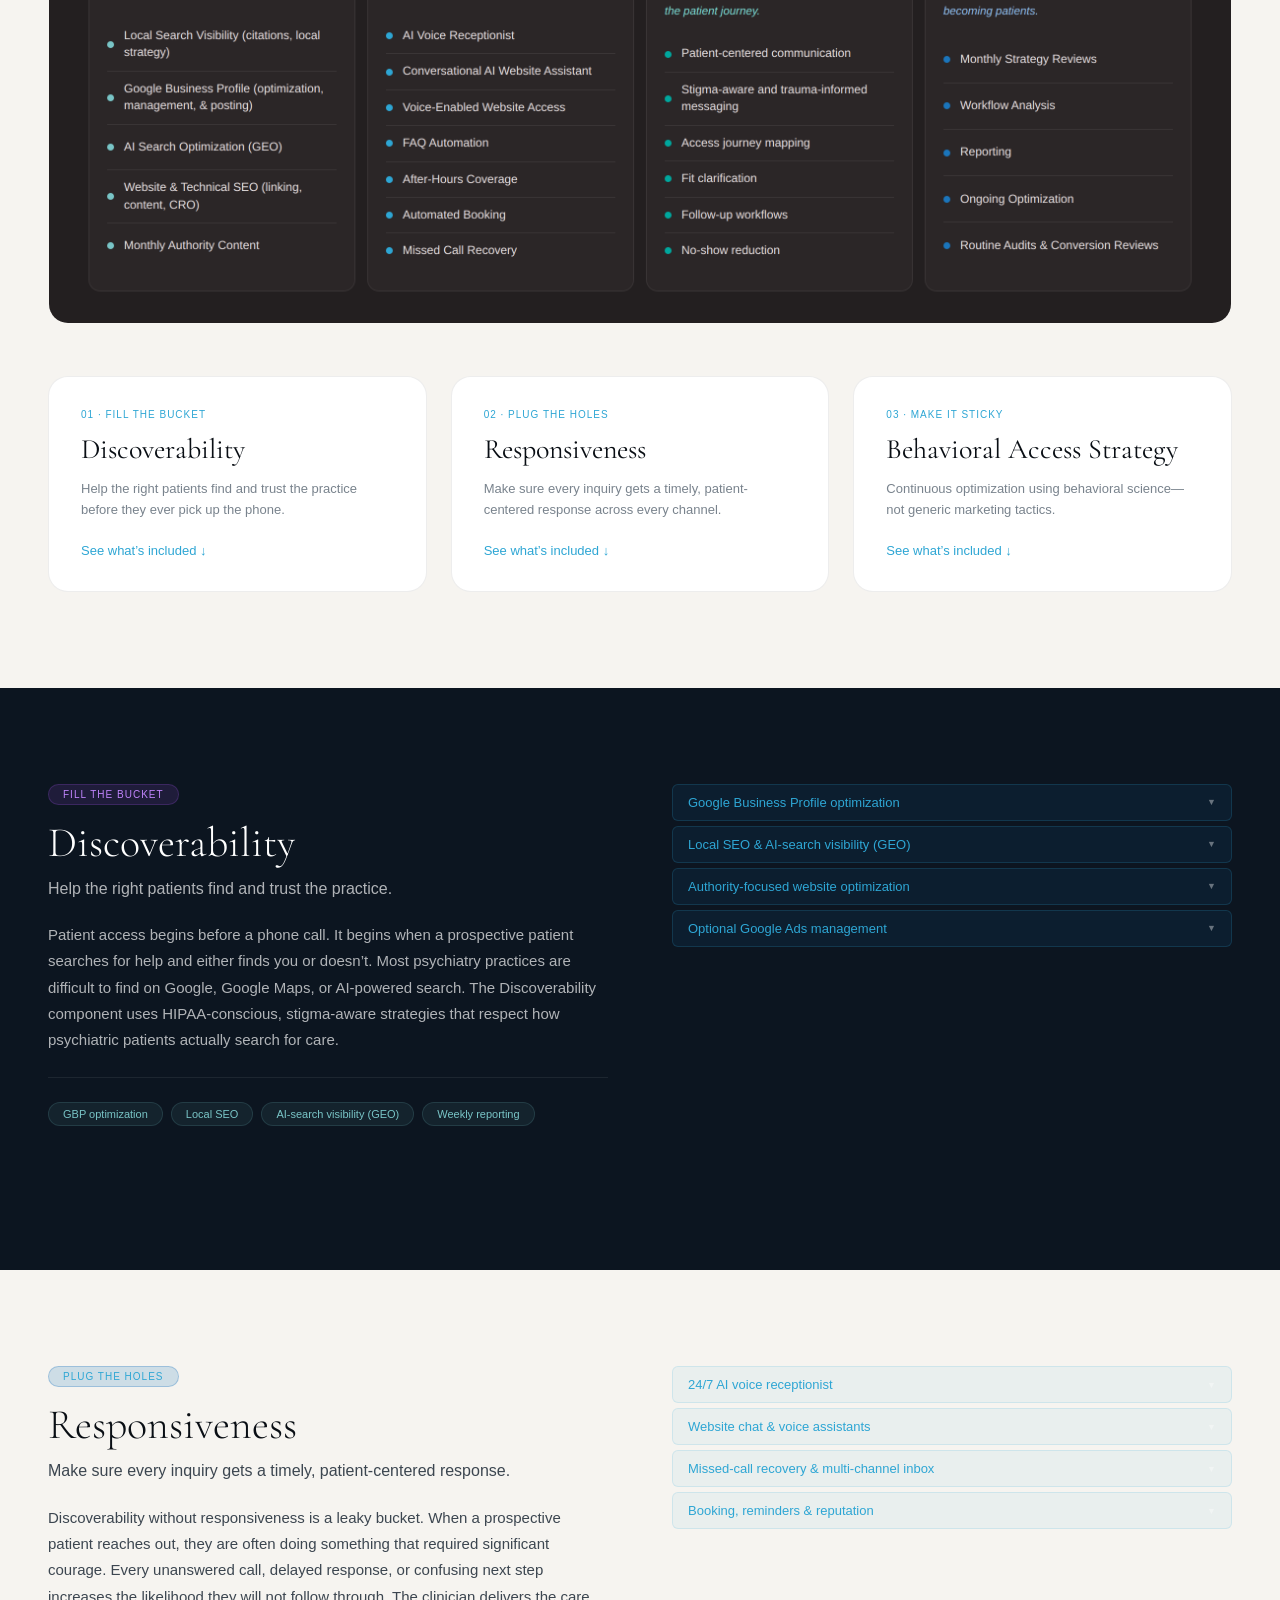
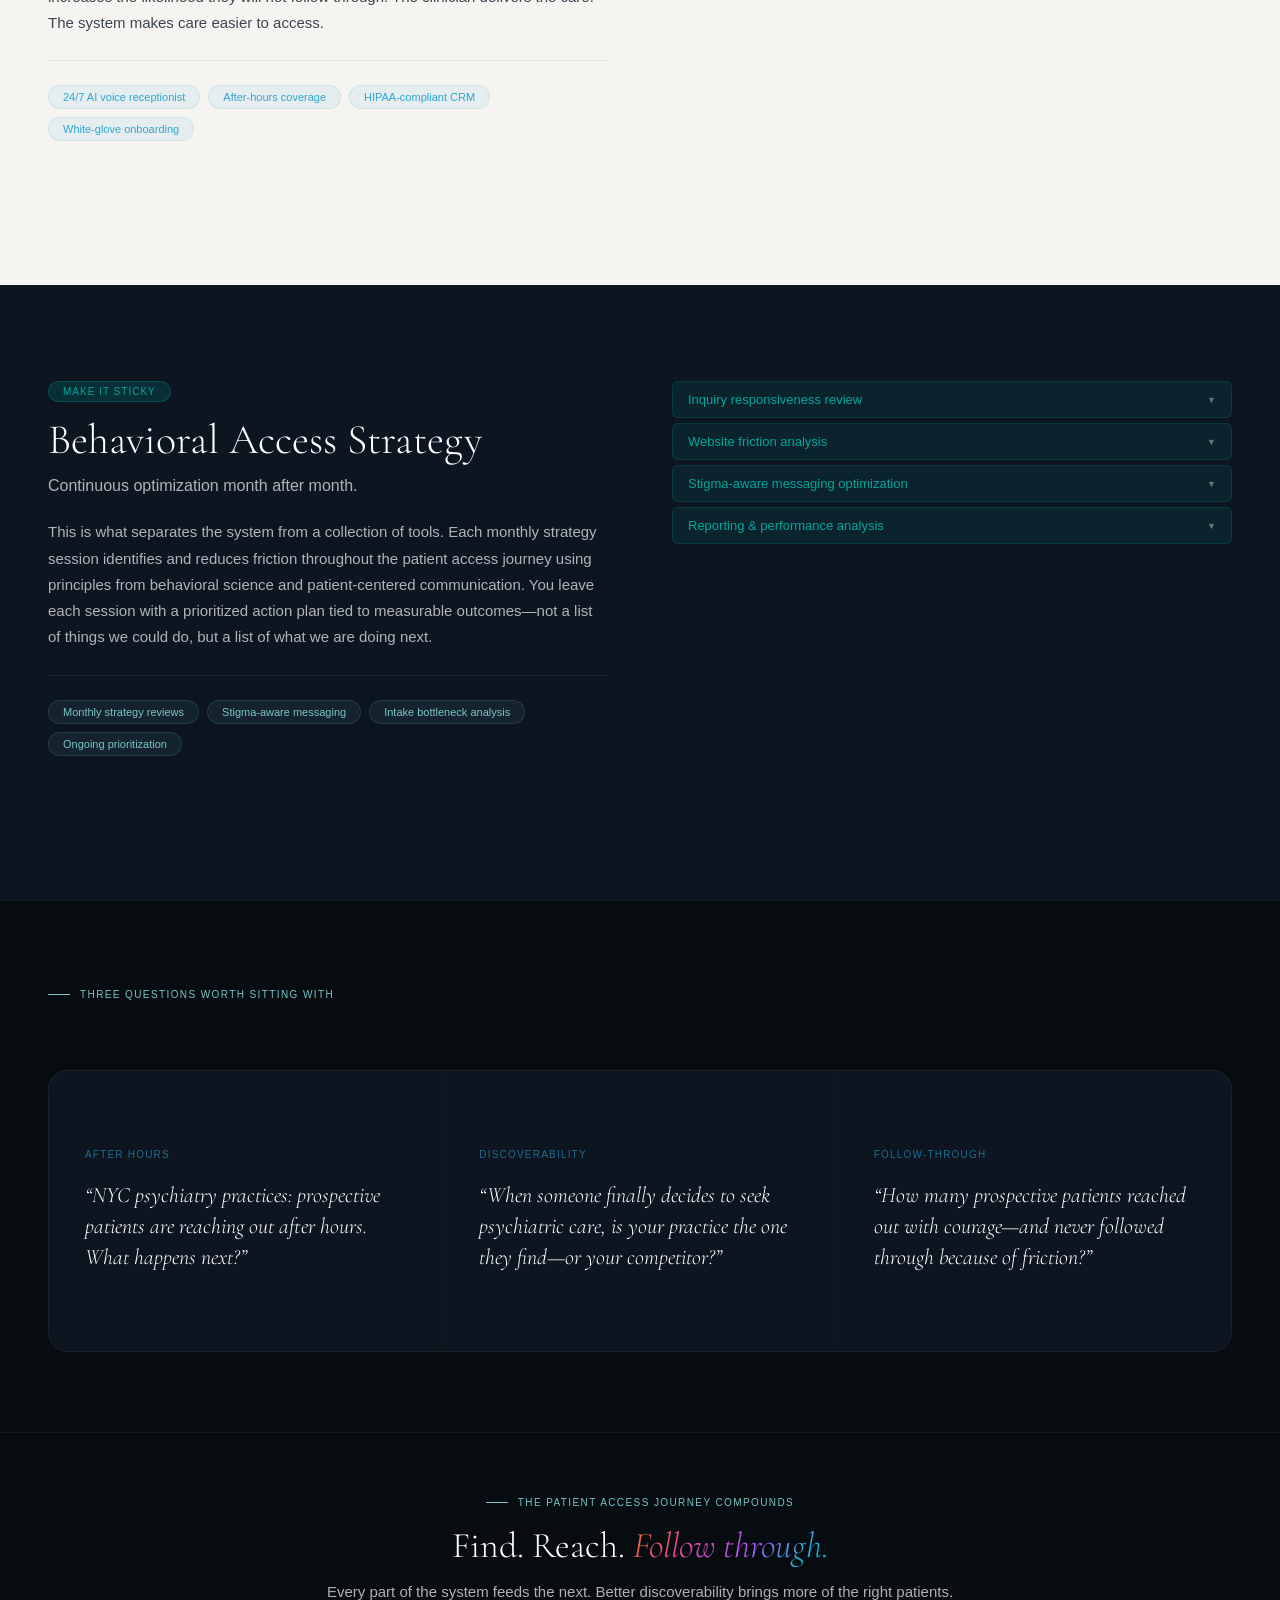
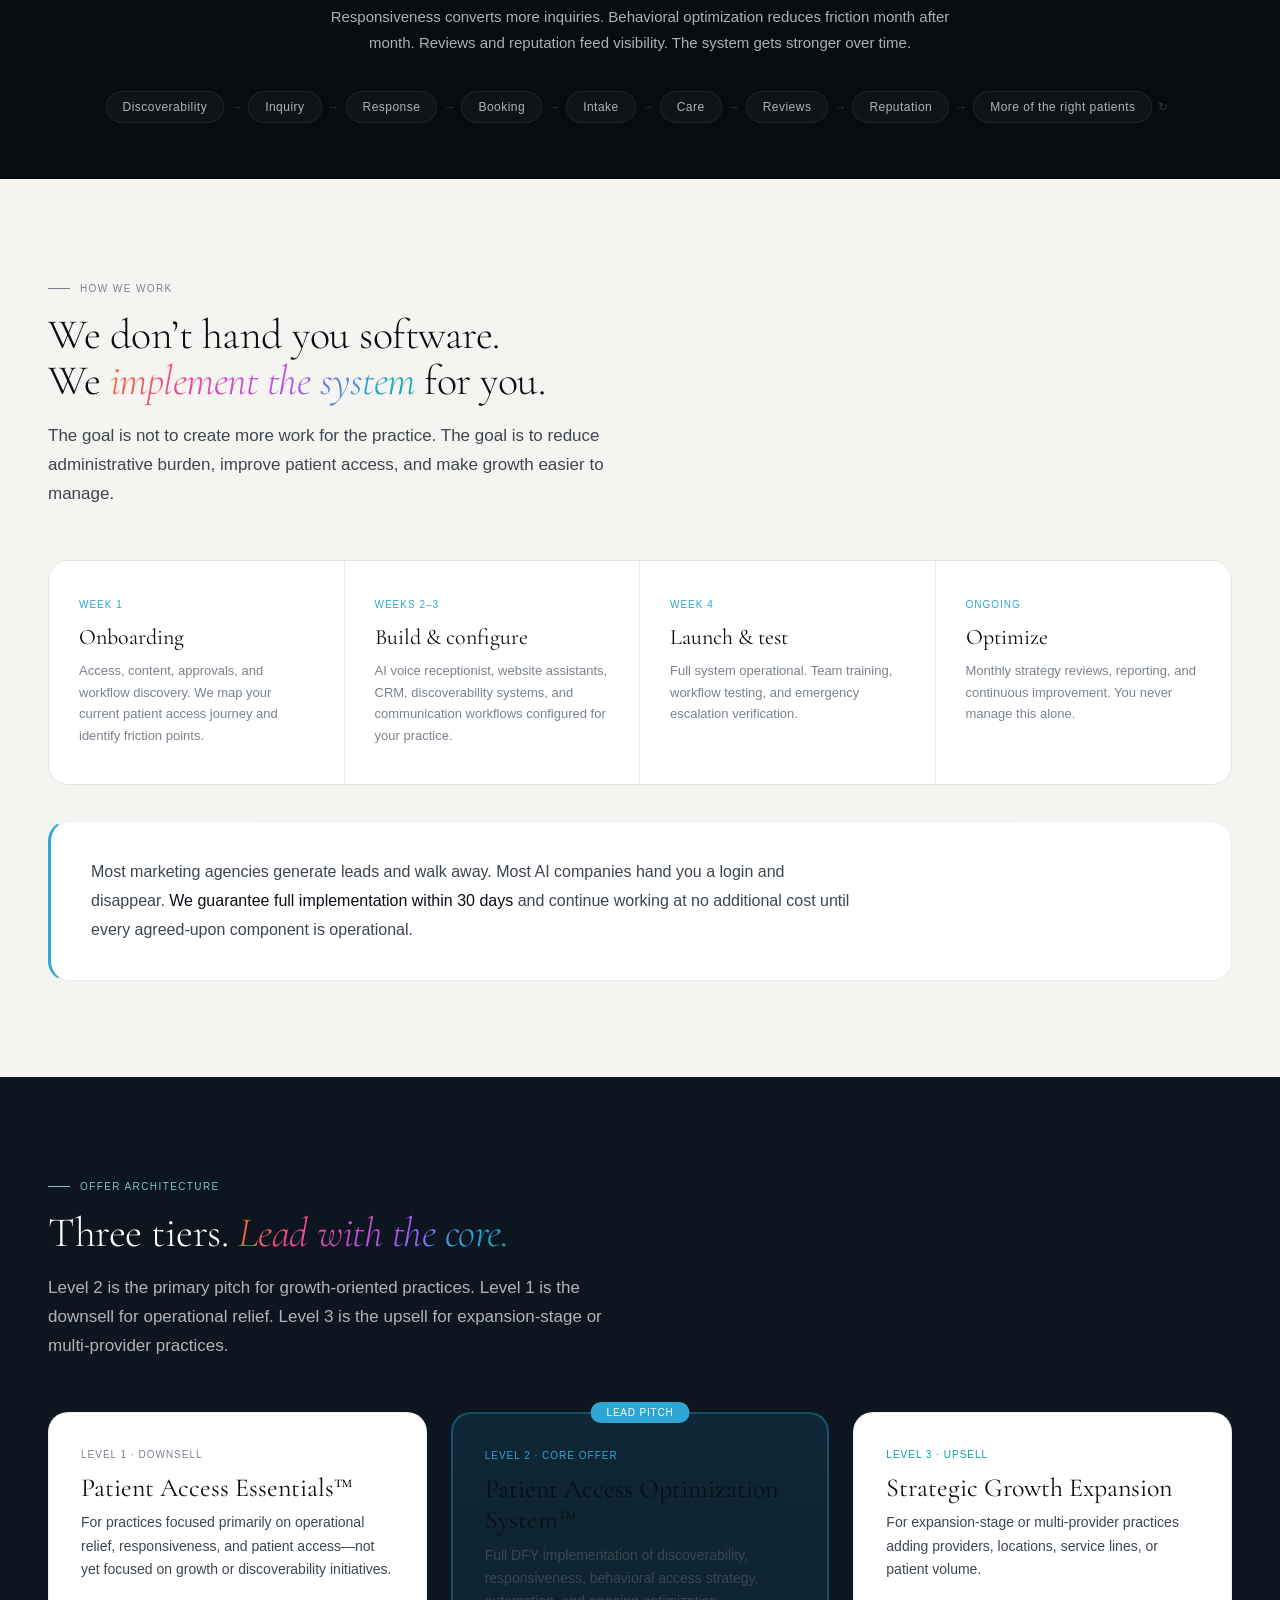
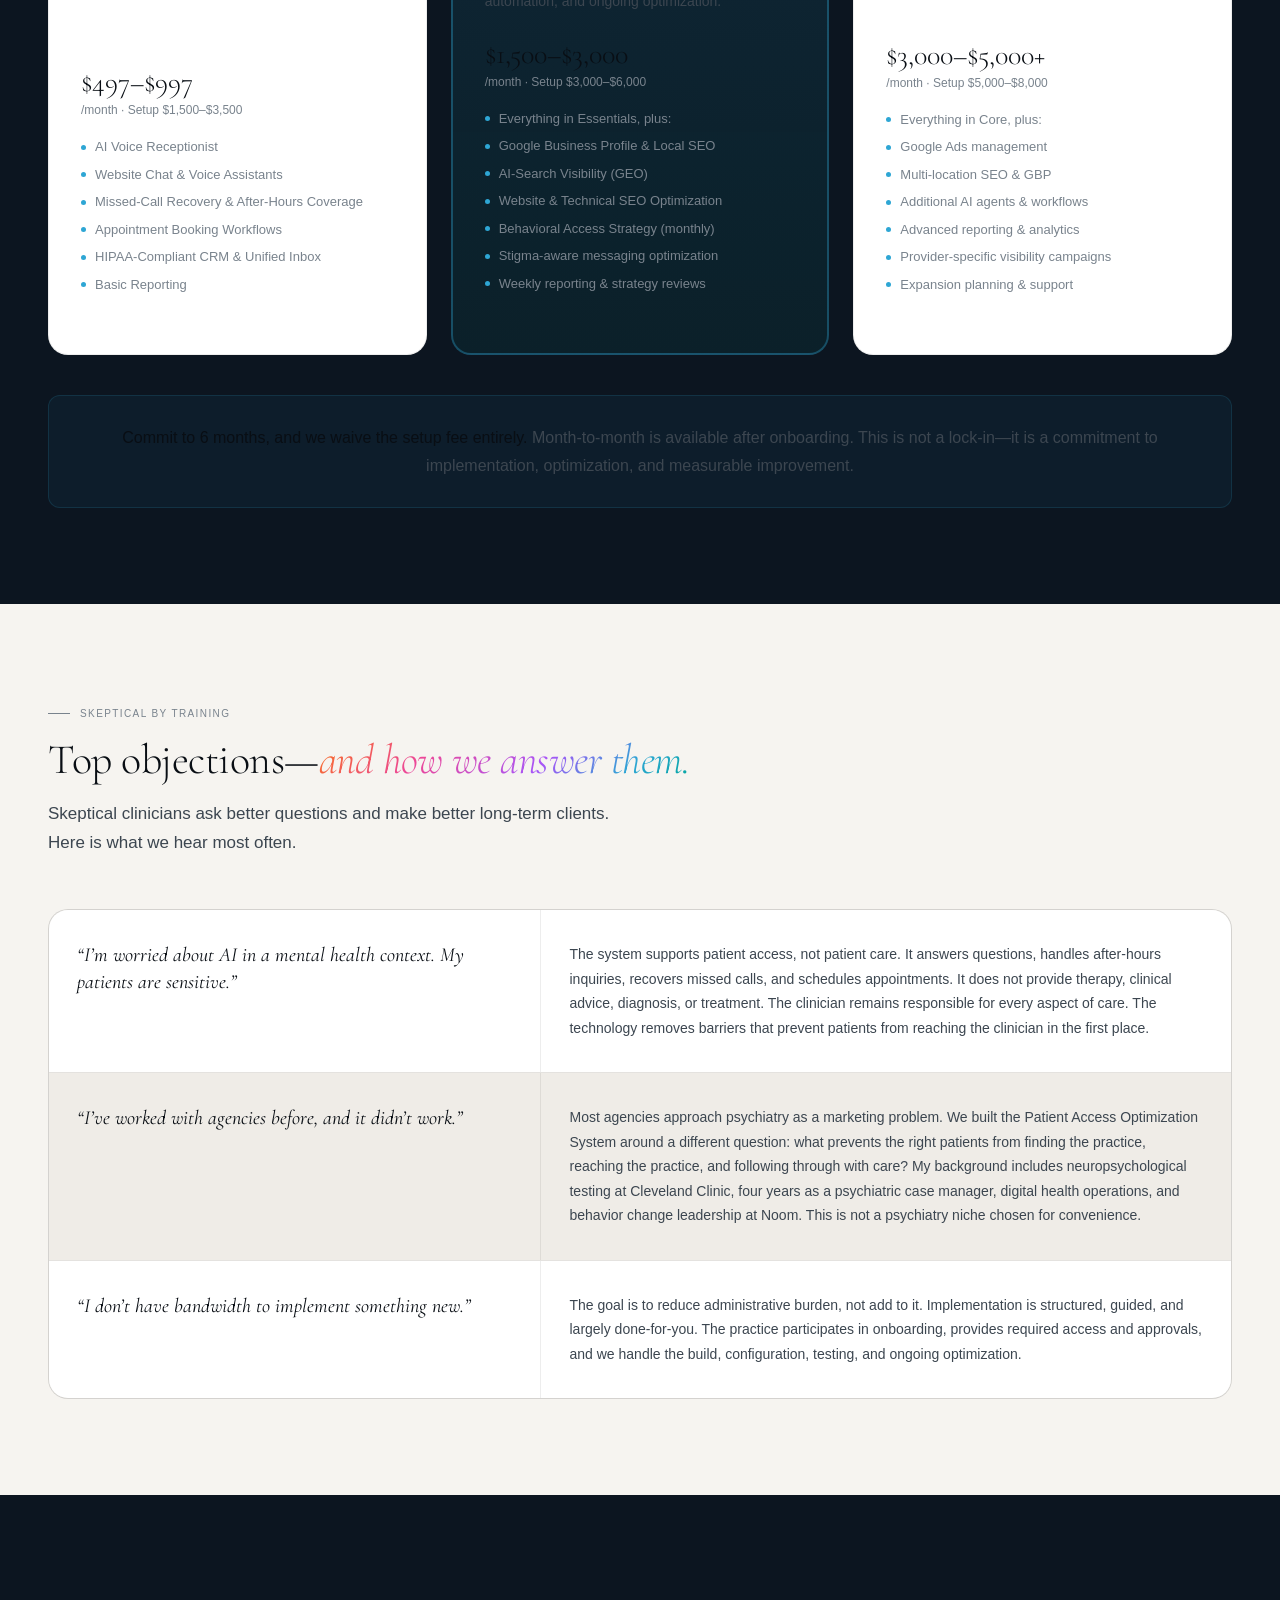
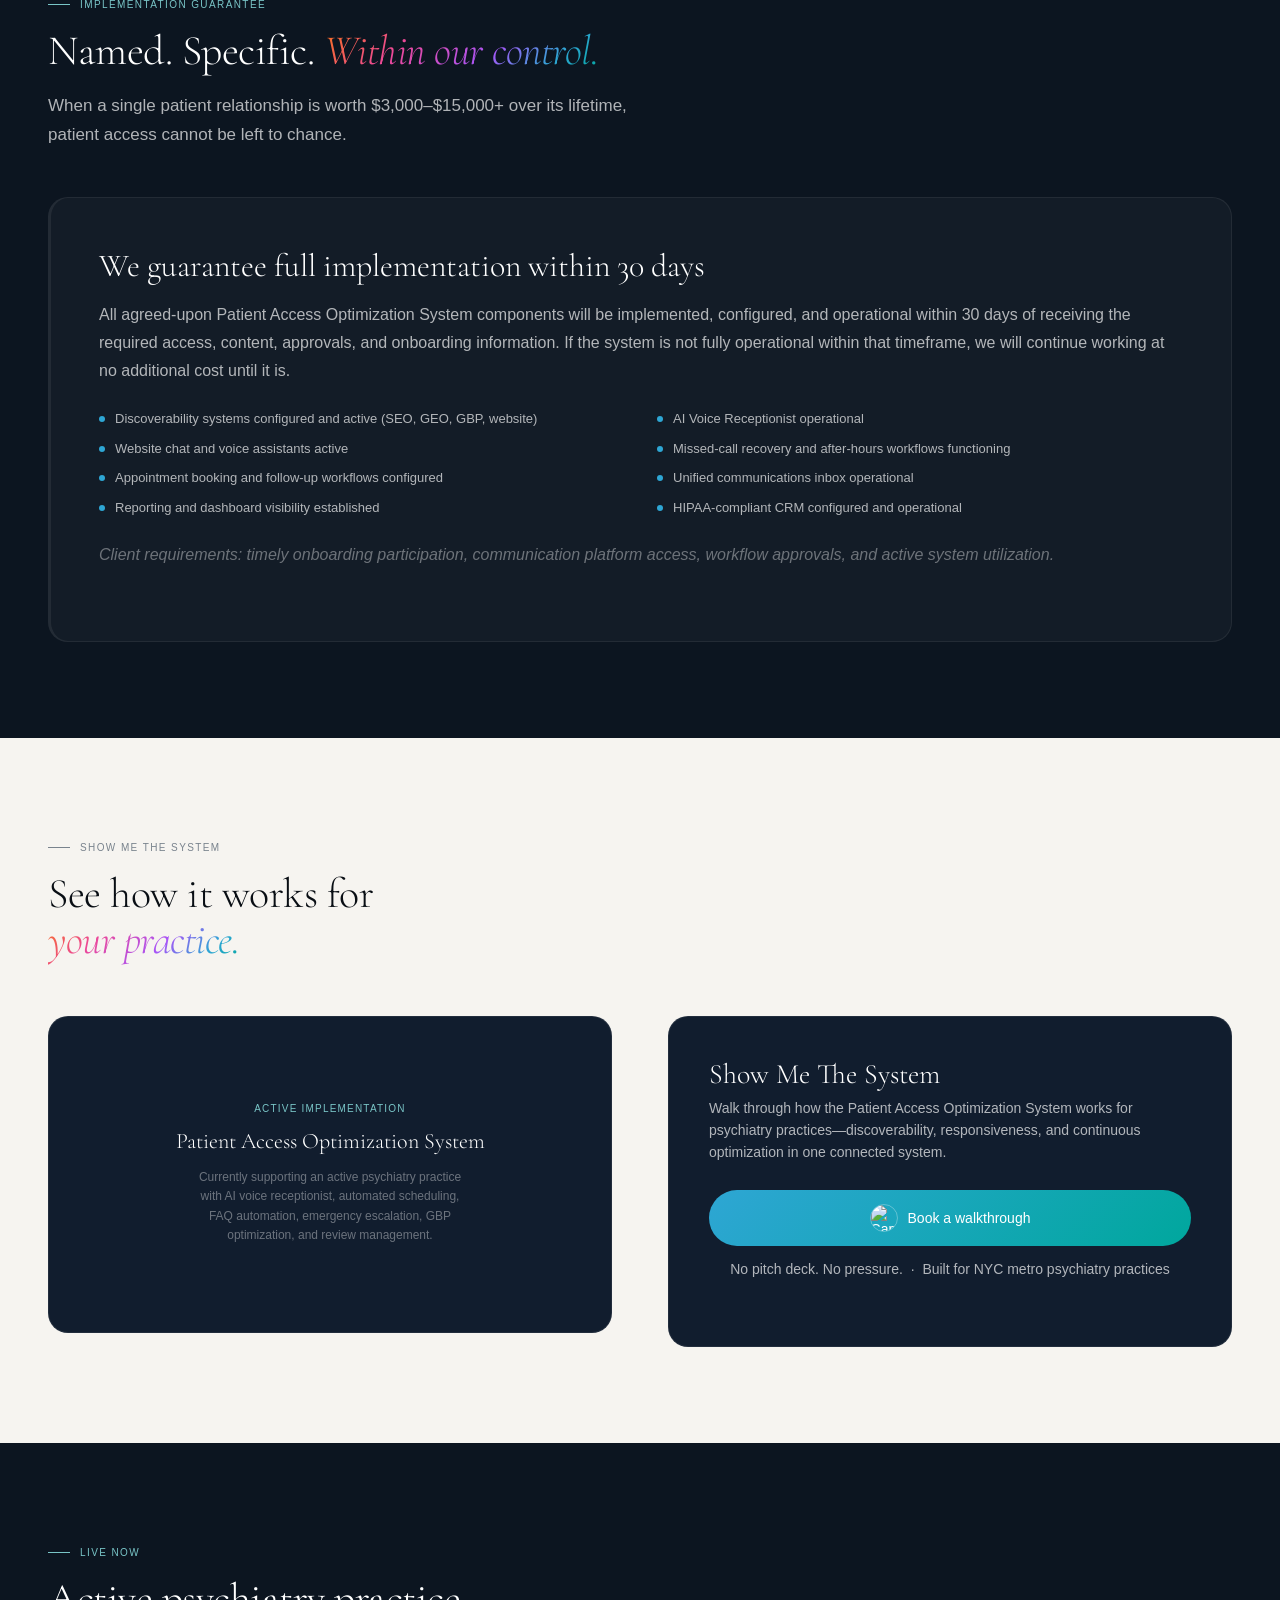
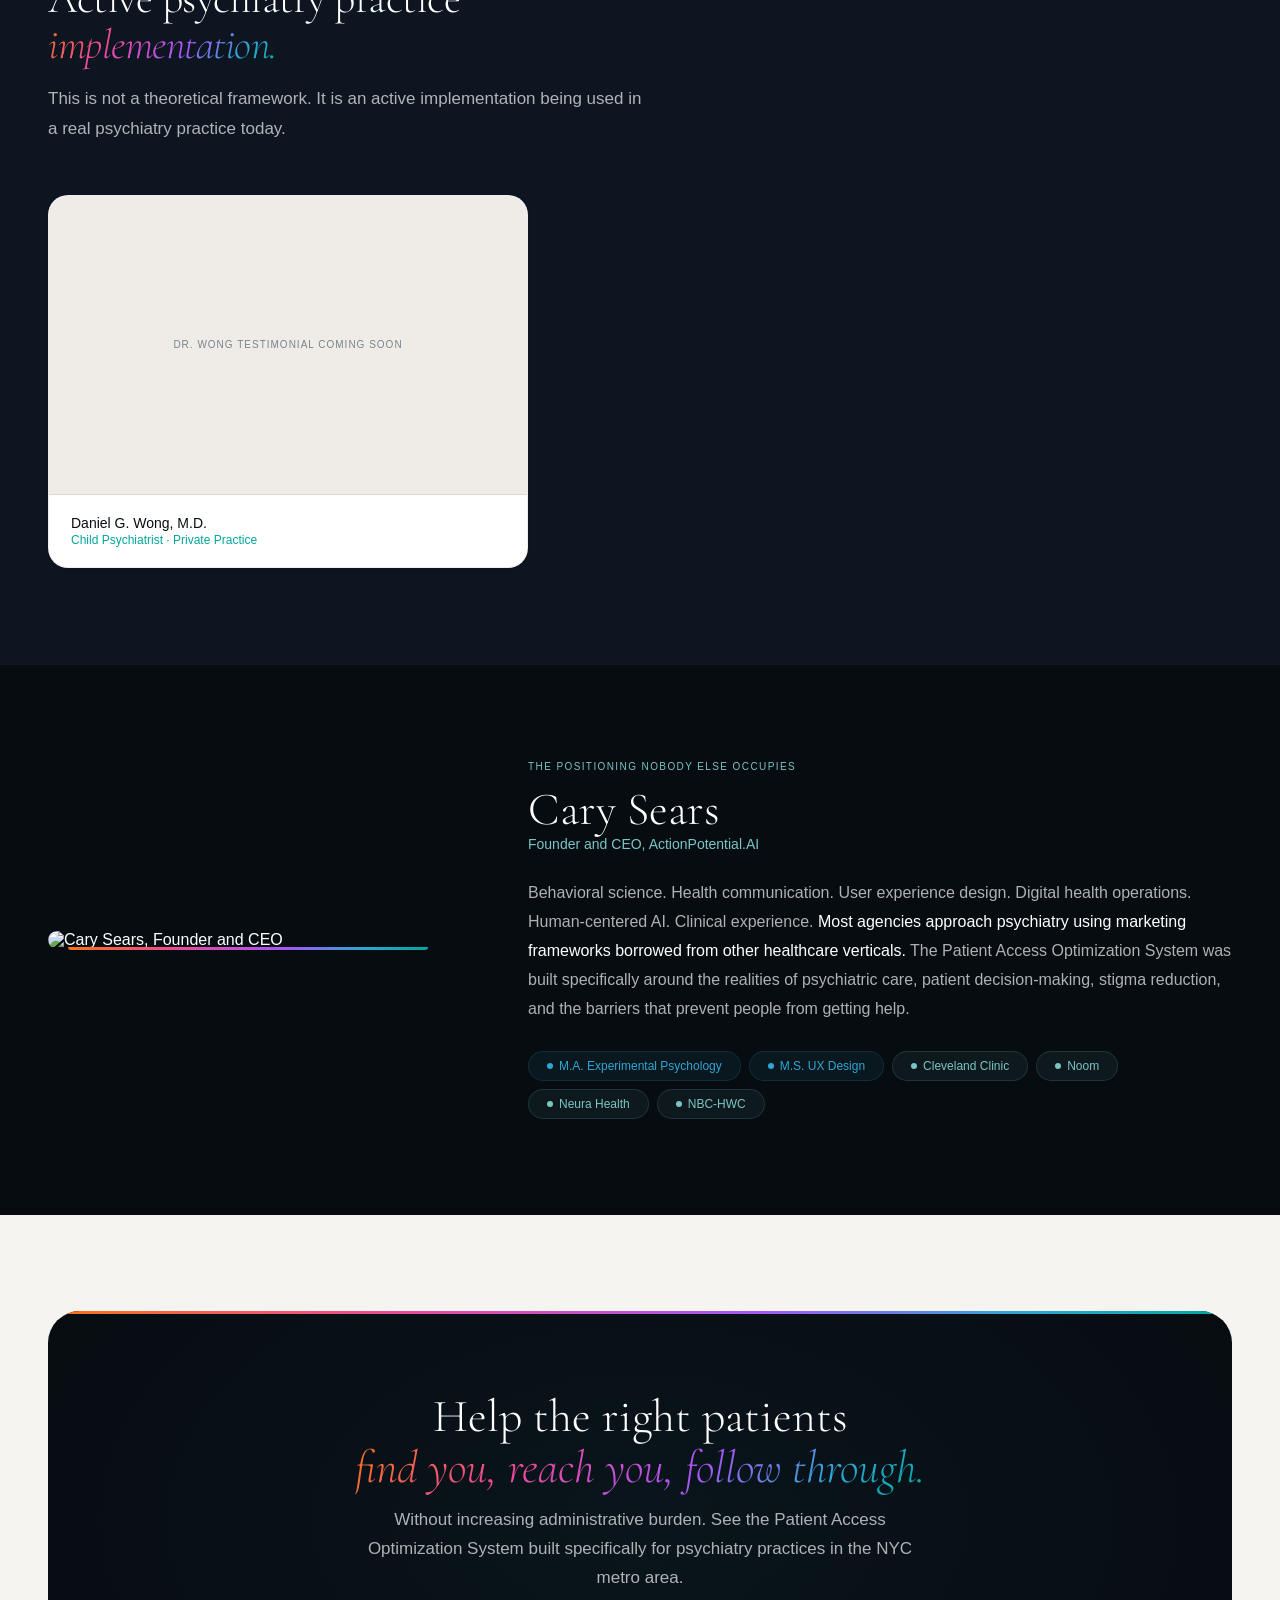
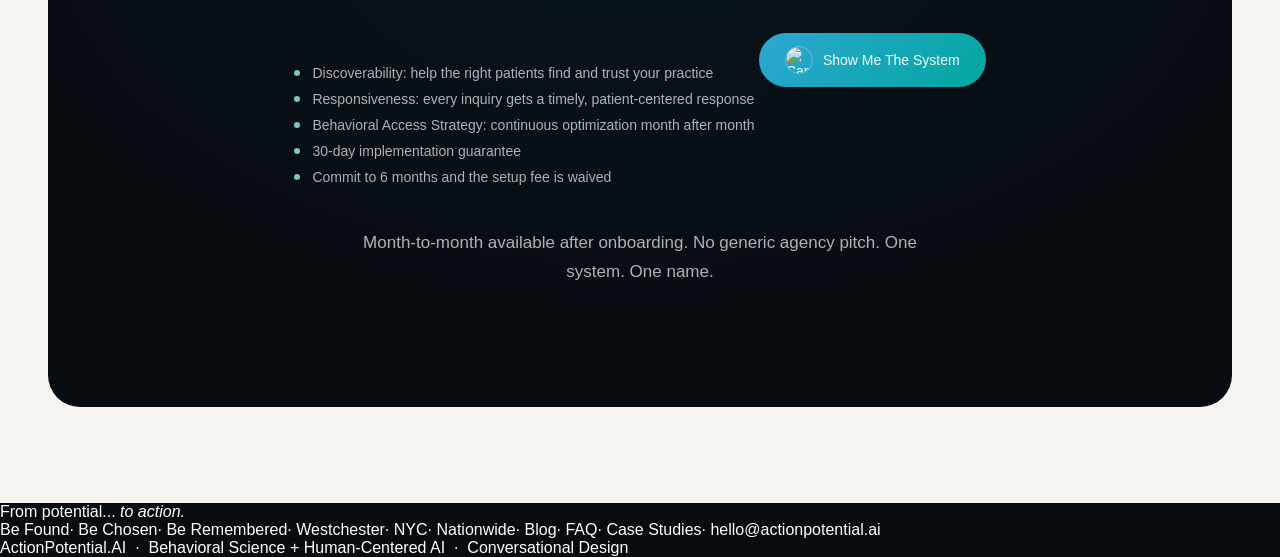
==== commit c659f20a: "Expand psychiatrists page into full landing page - Add marquee, stats, ICP, pain grid, and system ov" ====
--- a/psychiatrists/index.html
+++ b/psychiatrists/index.html
@@ -30,11 +30,11 @@
 
     /* HERO */
     .hero{min-height:100vh;background:var(--d9);display:flex;align-items:center;padding:132px 48px 72px}
-    .hero-layout{width:100%;max-width:1200px;margin:0 auto;display:grid;grid-template-columns:minmax(0,1fr) minmax(0,520px);gap:80px;align-items:center}
+    .hero-layout{width:100%;max-width:1200px;margin:0 auto;display:grid;grid-template-columns:minmax(0,1fr) minmax(0,500px);gap:80px;align-items:center}
     .hero-left{display:flex;flex-direction:column;align-items:flex-start;max-width:640px}
     .hero-eyebrow{font-size:10px;font-weight:500;letter-spacing:.14em;text-transform:uppercase;color:var(--t1);margin-bottom:24px;display:inline-flex;align-items:center;gap:10px}
     .hero-eyebrow::before{content:'';width:22px;height:1px;background:var(--t1)}
-    .hero-h1{font-family:var(--fd);font-size:68px;font-weight:300;line-height:.96;letter-spacing:-1.2px;color:white;margin-bottom:32px;max-width:18ch;text-wrap:balance}
+    .hero-h1{font-family:var(--fd);font-size:68px;font-weight:300;line-height:.96;letter-spacing:-1.2px;color:white;margin-bottom:32px;max-width:20ch;text-wrap:balance}
     .hero-h1-accent{color:var(--t1)}
     .hero-body{font-size:18px;font-weight:300;line-height:1.8;color:rgba(255,255,255,.82);max-width:520px;margin-bottom:20px}
     .hero-secondary{font-size:14px;font-weight:400;line-height:1.65;color:rgba(255,255,255,.68);max-width:560px;margin-bottom:30px}
@@ -43,44 +43,84 @@
     .hero-primary-cta:hover{background:var(--bl)}
     .hero-primary-cta:focus-visible{outline:2px solid rgba(121,197,199,.9);outline-offset:2px}
     .hero-micro{font-size:12px;font-weight:300;line-height:1.65;color:rgba(255,255,255,.62);max-width:580px}
-    .hero-visual{display:flex;align-items:center;justify-content:center}
     .hero-visual img{width:100%;height:auto;border-radius:var(--rlg);box-shadow:0 12px 48px rgba(0,0,0,.28)}
 
-    /* SECTION SYSTEM */
+    .btn-primary{display:inline-flex;align-items:center;gap:10px;background:var(--gteal);color:white;font-size:14px;font-weight:500;padding:13px 26px;border-radius:50px;transition:opacity .2s,transform .2s}
+    .btn-primary:hover{opacity:.88;transform:translateY(-1px)}
+    .btn-primary .av{width:28px;height:28px;border-radius:50%;object-fit:cover;border:1.5px solid rgba(255,255,255,.3)}
+
+    /* MARQUEE */
+    .mq-strip{--mq-gap:64px;--mq-slot:152px;--mq-slot-wide:208px;--mq-logo-h:80px;background:var(--d7);border-top:1px solid rgba(255,255,255,.045);border-bottom:1px solid rgba(255,255,255,.045);padding:52px 0;overflow:hidden}
+    .mq-strip-label{font-size:10px;font-weight:500;letter-spacing:.14em;text-transform:uppercase;color:var(--w4);text-align:center;margin-bottom:20px}
+    .mq-viewport{overflow:hidden}
+    .mq-track{display:flex;align-items:center;width:max-content;animation:mq-scroll var(--mq-duration,50s) linear infinite;will-change:transform}
+    .mq-viewport:hover .mq-track{animation-play-state:paused}
+    @keyframes mq-scroll{from{transform:translate3d(0,0,0)}to{transform:translate3d(-50%,0,0)}}
+    .mq-set{display:flex;align-items:center;gap:var(--mq-gap);padding-right:var(--mq-gap);flex-shrink:0}
+    .mq-logo-item{display:flex;align-items:center;justify-content:center;flex:0 0 var(--mq-slot);width:var(--mq-slot);height:var(--mq-logo-h)}
+    .mq-logo-item--wide{flex-basis:var(--mq-slot-wide);width:var(--mq-slot-wide)}
+    .mq-logo-item img{height:var(--mq-logo-h);width:auto;max-width:100%;object-fit:contain;opacity:.92;display:block}
+    .mq-text-logo{display:flex;flex-direction:column;align-items:center;justify-content:center;text-align:center;gap:8px;height:var(--mq-logo-h)}
+    .mq-text-logo-name{font-size:12px;font-weight:600;letter-spacing:.08em;text-transform:uppercase;color:#fff;white-space:nowrap}
+    .mq-text-logo-divider{width:36px;height:1px;background:rgba(255,255,255,.3)}
+    .mq-text-logo-sub{font-size:8.5px;font-weight:400;letter-spacing:.12em;text-transform:uppercase;color:rgba(255,255,255,.5);white-space:nowrap}
+    @media (prefers-reduced-motion:reduce){.mq-track{animation:none!important}}
+
+    /* SECTIONS */
     .sl{background:var(--lb);color:var(--td);padding:96px 48px}
     .sd{background:var(--d8);color:white;padding:96px 48px}
     .si{max-width:1200px;margin:0 auto}
     .eyebrow{display:inline-flex;align-items:center;gap:10px;margin-bottom:18px;font-size:10px;font-weight:500;letter-spacing:.14em;text-transform:uppercase}
-    .sl .eyebrow{color:var(--mu)}
-    .sd .eyebrow{color:var(--t1)}
+    .sl .eyebrow{color:var(--mu)} .sd .eyebrow{color:var(--t1)}
     .eyebrow-line{width:22px;height:1px;flex-shrink:0}
-    .sl .eyebrow-line{background:var(--mu)}
-    .sd .eyebrow-line{background:var(--t1)}
+    .sl .eyebrow-line{background:var(--mu)} .sd .eyebrow-line{background:var(--t1)}
     .sh2{font-family:var(--fd);font-weight:300;line-height:1.1;letter-spacing:-.5px;margin-bottom:16px}
-    .sh2-xl{font-size:52px}
-    .sh2-lg{font-size:42px}
-    .sl .sh2{color:var(--td)}
-    .sd .sh2{color:white}
+    .sh2-xl{font-size:52px} .sh2-lg{font-size:42px}
+    .sl .sh2{color:var(--td)} .sd .sh2{color:white}
     .sh2 em{font-style:italic;background:var(--grad);-webkit-background-clip:text;-webkit-text-fill-color:transparent;background-clip:text}
     .ssub{font-size:17px;font-weight:300;line-height:1.72;max-width:600px}
-    .sl .ssub{color:var(--tm)}
-    .sd .ssub{color:var(--w7)}
-
-    /* INTRO BAND */
-    .intro-band{background:linear-gradient(135deg,var(--d8) 0%,var(--d7) 100%);border-top:1px solid rgba(255,255,255,.05);border-bottom:1px solid rgba(255,255,255,.05);padding:64px 48px}
-    .intro-inner{max-width:1200px;margin:0 auto;text-align:center}
-    .intro-inner h2{font-family:var(--fd);font-size:36px;font-weight:300;color:white;margin-bottom:16px;line-height:1.15}
-    .intro-inner h2 em{font-style:italic;background:var(--grad);-webkit-background-clip:text;-webkit-text-fill-color:transparent;background-clip:text}
-    .intro-inner p{font-size:17px;font-weight:300;line-height:1.75;color:var(--w7);max-width:720px;margin:0 auto 28px}
-    .intro-pills{display:flex;flex-wrap:wrap;justify-content:center;gap:8px}
-    .intro-pill{font-size:11px;font-weight:500;padding:6px 16px;border-radius:50px;color:var(--t1);background:rgba(121,197,199,.08);border:1px solid rgba(121,197,199,.15)}
-
-    /* PAIN GRID */
+    .sl .ssub{color:var(--tm)} .sd .ssub{color:var(--w7)}
+
+    /* STATS */
+    .stats-band{background:var(--d9);border-top:1px solid rgba(255,255,255,.05);border-bottom:1px solid rgba(255,255,255,.05);padding:80px 48px}
+    .stats-inner{max-width:1200px;margin:0 auto}
+    .stats-eyebrow{text-align:center;margin-bottom:52px}
+    .stats-grid{display:grid;grid-template-columns:repeat(4,1fr);gap:1px;background:rgba(255,255,255,.05);border:1px solid rgba(255,255,255,.05);border-radius:var(--rlg);overflow:hidden}
+    .stat-card{background:var(--d8);padding:40px 32px;text-align:center;transition:background .25s}
+    .stat-card:hover{background:var(--d7)}
+    .stat-num{font-family:var(--fd);font-size:64px;font-weight:300;line-height:1;margin-bottom:12px;background:var(--grad);-webkit-background-clip:text;-webkit-text-fill-color:transparent;background-clip:text}
+    .stat-label{font-size:13px;font-weight:500;color:white;margin-bottom:8px}
+    .stat-sub{font-size:12px;font-weight:300;color:var(--w4);line-height:1.5}
+
+    /* DEF BAND */
+    .def-band{background:linear-gradient(135deg,var(--d8) 0%,var(--d7) 100%);border-top:1px solid rgba(255,255,255,.05);border-bottom:1px solid rgba(255,255,255,.05);padding:64px 48px}
+    .def-inner{max-width:1200px;margin:0 auto;display:grid;grid-template-columns:1fr 1fr;gap:64px;align-items:center}
+    .def-left h2{font-family:var(--fd);font-size:44px;font-weight:300;line-height:1.08;letter-spacing:-.5px;color:white;margin-bottom:20px}
+    .def-left h2 em{font-style:italic;background:var(--grad);-webkit-background-clip:text;-webkit-text-fill-color:transparent;background-clip:text}
+    .def-left p{font-size:16px;font-weight:300;line-height:1.75;color:var(--w7)}
+    .def-right{display:flex;flex-direction:column;gap:20px}
+    .def-card{background:rgba(255,255,255,.03);border:1px solid rgba(255,255,255,.07);border-radius:var(--rmd);padding:24px 28px;transition:background .2s,border-color .2s,transform .15s}
+    .def-card:hover{background:rgba(121,197,199,.05);border-color:rgba(121,197,199,.15);transform:translateY(-2px)}
+    .def-card-lbl{font-size:10px;font-weight:500;letter-spacing:.1em;text-transform:uppercase;color:var(--t2);margin-bottom:8px}
+    .def-card p{font-size:14px;font-weight:300;line-height:1.65;color:var(--w7)}
+    .def-callout{max-width:1200px;margin:40px auto 0;padding:32px 40px;background:rgba(46,166,212,.06);border:1px solid rgba(46,166,212,.15);border-radius:var(--rmd)}
+    .def-callout p{font-size:16px;font-weight:300;line-height:1.75;color:var(--w7);font-style:italic}
+
+    /* ICP */
+    .icp-grid{display:grid;grid-template-columns:repeat(3,1fr);gap:24px;margin-top:52px}
+    .icp-card{background:var(--lc);border:1px solid var(--lbr);border-radius:var(--rlg);padding:32px}
+    .icp-card h3{font-family:var(--fd);font-size:22px;font-weight:400;color:var(--td);margin-bottom:12px}
+    .icp-card p,.icp-card li{font-size:14px;font-weight:300;color:var(--tm);line-height:1.65}
+    .icp-card ul{list-style:none;display:flex;flex-direction:column;gap:8px;margin-top:12px}
+    .icp-card li{padding-left:14px;position:relative}
+    .icp-card li::before{content:'';position:absolute;left:0;top:.55em;width:5px;height:5px;border-radius:50%;background:var(--t2)}
+
+    /* PAIN */
     .pain-intro{display:grid;grid-template-columns:1fr 1fr;gap:64px;align-items:end;margin-bottom:56px}
     .pain-grid{display:grid;grid-template-columns:repeat(3,1fr);gap:1px;background:var(--lbr);border:1px solid var(--lbr);border-radius:var(--rlg);overflow:hidden}
-    .pain-card{background:var(--lc);padding:32px 28px;position:relative;transition:background .25s}
-    .pain-card:hover{background:var(--d9)}
-    .pain-card h3{font-family:var(--fd);font-size:18px;font-weight:400;font-style:italic;color:var(--td);line-height:1.35;transition:color .25s;margin-bottom:0}
+    .pain-card{background:var(--lc);padding:32px 28px;position:relative;transition:background .25s,transform .15s}
+    .pain-card:hover{background:var(--d9);transform:perspective(600px) rotateX(2deg) rotateY(-2deg) translateY(-2px)}
+    .pain-card h3{font-family:var(--fd);font-size:18px;font-weight:400;font-style:italic;color:var(--td);line-height:1.35;transition:color .25s}
     .pain-card:hover h3{color:white}
     .pain-hover{position:absolute;inset:0;padding:28px;background:var(--d9);display:flex;align-items:center;justify-content:center;font-size:13px;font-weight:300;color:var(--t1);line-height:1.6;text-align:center;opacity:0;transition:opacity .25s}
     .pain-card:hover .pain-hover{opacity:1}
@@ -92,39 +132,168 @@
     .system-visual{margin-top:48px;border-radius:var(--rlg);overflow:hidden;border:1px solid rgba(255,255,255,.06)}
     .system-visual img{width:100%;height:auto;display:block}
 
-    /* THREE COMPONENTS */
-    .comp-grid{display:grid;grid-template-columns:repeat(3,1fr);gap:24px;margin-top:52px}
-    .comp-card{background:var(--lc);border:1px solid var(--lbr);border-radius:var(--rlg);padding:36px 32px;transition:transform .2s,box-shadow .2s}
-    .comp-card:hover{transform:translateY(-3px);box-shadow:0 8px 32px rgba(0,0,0,.09)}
-    .comp-num{font-size:10px;font-weight:500;letter-spacing:.1em;text-transform:uppercase;color:var(--t2);margin-bottom:12px}
-    .comp-card h3{font-family:var(--fd);font-size:26px;font-weight:400;color:var(--td);margin-bottom:6px;line-height:1.2}
-    .comp-tag{font-size:12px;font-weight:500;letter-spacing:.04em;text-transform:uppercase;color:var(--t3);margin-bottom:16px}
-    .comp-card > p{font-size:14px;font-weight:300;color:var(--tm);line-height:1.7;margin-bottom:20px}
-    .comp-list{list-style:none;display:flex;flex-direction:column;gap:8px}
-    .comp-list li{font-size:13px;font-weight:300;color:var(--mu);line-height:1.5;padding-left:14px;position:relative}
-    .comp-list li::before{content:'';position:absolute;left:0;top:.55em;width:5px;height:5px;border-radius:50%;background:var(--t2)}
-
-    /* CREDENTIALS */
-    .cred-grid{display:grid;grid-template-columns:repeat(2,1fr);gap:24px;margin-top:52px}
-    .cred-card{background:rgba(255,255,255,.03);border:1px solid rgba(255,255,255,.07);border-radius:var(--rmd);padding:32px 28px;transition:background .2s,border-color .2s,transform .15s}
-    .cred-card:hover{background:rgba(121,197,199,.05);border-color:rgba(121,197,199,.15);transform:translateY(-2px)}
-    .cred-card-lbl{font-size:10px;font-weight:500;letter-spacing:.1em;text-transform:uppercase;color:var(--t2);margin-bottom:10px}
-    .cred-card h3{font-family:var(--fd);font-size:24px;font-weight:300;color:white;margin-bottom:12px;line-height:1.2}
-    .cred-card p{font-size:14px;font-weight:300;line-height:1.7;color:var(--w7)}
-    .live-now{margin-top:40px;padding:32px 36px;background:rgba(0,167,157,.07);border:1px solid rgba(0,167,157,.18);border-radius:var(--rmd)}
-    .live-now h3{font-family:var(--fd);font-size:22px;font-weight:300;color:var(--t3);margin-bottom:12px}
-    .live-now p{font-size:14px;font-weight:300;line-height:1.7;color:var(--w7);margin-bottom:16px}
-    .live-list{display:flex;flex-wrap:wrap;gap:8px}
-    .live-item{font-size:11px;font-weight:500;padding:5px 14px;border-radius:50px;color:var(--t1);background:rgba(121,197,199,.08);border:1px solid rgba(121,197,199,.15)}
+    /* SVC OVERVIEW */
+    .svc-overview{display:grid;grid-template-columns:repeat(3,1fr);gap:24px;margin-top:52px}
+    .svc-block{background:var(--lc);border:1px solid var(--lbr);border-radius:var(--rlg);padding:32px;transition:background .2s,transform .2s,box-shadow .2s;cursor:pointer}
+    .svc-block:hover{background:var(--ls);transform:translateY(-3px);box-shadow:0 8px 32px rgba(0,0,0,.09)}
+    .svc-block-num{font-size:10px;font-weight:500;letter-spacing:.1em;text-transform:uppercase;color:var(--t2);margin-bottom:12px}
+    .svc-block h3{font-family:var(--fd);font-size:28px;font-weight:400;color:var(--td);margin-bottom:12px}
+    .svc-block p{font-size:13px;font-weight:300;color:var(--mu);line-height:1.65;margin-bottom:20px}
+    .svc-block-cta{font-size:13px;font-weight:500;color:var(--t2)}
+
+    /* SVC DETAIL */
+    .svc-header{display:grid;grid-template-columns:1fr 1fr;gap:64px;align-items:start;margin-bottom:48px}
+    .svc-badge{display:inline-block;font-size:10px;font-weight:500;letter-spacing:.1em;text-transform:uppercase;padding:4px 14px;border-radius:50px;margin-bottom:12px}
+    .badge-blue{background:rgba(27,117,187,.18);color:var(--t2);border:1px solid rgba(27,117,187,.28)}
+    .badge-teal{background:rgba(0,167,157,.18);color:var(--t3);border:1px solid rgba(0,167,157,.28)}
+    .badge-grad{background:rgba(168,85,247,.12);color:#c084fc;border:1px solid rgba(168,85,247,.2)}
+    .svc-title{font-family:var(--fd);font-size:42px;font-weight:300;margin-bottom:8px}
+    .sd .svc-title{color:white} .sl .svc-title{color:var(--td)}
+    .svc-sub{font-size:16px;font-weight:300;line-height:1.65;margin-bottom:20px}
+    .sd .svc-sub{color:var(--w7)} .sl .svc-sub{color:var(--tm)}
+    .svc-body{font-size:15px;font-weight:300;line-height:1.75}
+    .sd .svc-body{color:var(--w7)} .sl .svc-body{color:var(--tm)}
+    .svc-strip{display:flex;flex-wrap:wrap;gap:8px;margin-top:24px;padding-top:24px;border-top:1px solid}
+    .sd .svc-strip{border-color:rgba(255,255,255,.07)} .sl .svc-strip{border-color:var(--lbr)}
+    .svc-strip-item{font-size:11px;font-weight:500;padding:5px 14px;border-radius:50px}
+    .sd .svc-strip-item{color:var(--t1);background:rgba(121,197,199,.08);border:1px solid rgba(121,197,199,.15)}
+    .sl .svc-strip-item{color:var(--t2);background:rgba(46,166,212,.08);border:1px solid rgba(46,166,212,.15)}
+    .drw{border-radius:var(--rsm);margin-bottom:5px;overflow:hidden}
+    .drw-dark{background:rgba(27,117,187,.1);border:.5px solid rgba(46,166,212,.18)}
+    .drw-light{background:rgba(46,166,212,.06);border:.5px solid rgba(46,166,212,.14)}
+    .drw-teal{background:rgba(0,167,157,.1);border:.5px solid rgba(0,167,157,.18)}
+    .drw-hd{display:flex;align-items:center;justify-content:space-between;padding:10px 15px;cursor:pointer;user-select:none}
+    .drw-hd:hover{opacity:.75}
+    .drw-name{font-size:13px;font-weight:500}
+    .drw-dark .drw-name,.drw-light .drw-name{color:var(--t2)}
+    .drw-teal .drw-name{color:var(--t3)}
+    .drw-chev{font-size:9px;color:var(--w4);transition:transform .22s}
+    .drw-chev.open{transform:rotate(180deg)}
+    .drw-bd{max-height:0;overflow:hidden;transition:max-height .28s ease}
+    .drw-bd.open{max-height:220px}
+    .drw-bd p{font-size:12px;font-weight:300;line-height:1.65;color:var(--w7);padding:4px 15px 12px}
+
+    /* Q BAND */
+    .q-band{background:var(--d9);padding:80px 48px;border-top:1px solid rgba(255,255,255,.05)}
+    .q-inner{max-width:1200px;margin:0 auto}
+    .q-grid{display:grid;grid-template-columns:repeat(3,1fr);gap:1px;background:rgba(255,255,255,.05);border:1px solid rgba(255,255,255,.05);border-radius:var(--rlg);overflow:hidden;margin-top:52px}
+    .q-card{background:var(--d8);padding:48px 36px;position:relative;overflow:hidden;cursor:default;transition:background .3s;min-height:280px;display:flex;flex-direction:column;justify-content:center}
+    .q-card::after{content:'';position:absolute;bottom:0;left:0;right:0;height:2px;background:var(--grad);transform:scaleX(0);transition:transform .4s;transform-origin:left}
+    .q-card:hover::after{transform:scaleX(1)}
+    .q-num{font-size:10px;font-weight:500;letter-spacing:.12em;text-transform:uppercase;color:var(--t2);margin-bottom:20px;opacity:.6}
+    .q-question{font-family:var(--fd);font-size:22px;font-weight:300;font-style:italic;color:white;line-height:1.4;transition:opacity .3s,transform .3s}
+    .q-card:hover .q-question{opacity:0;transform:translateY(-8px)}
+    .q-answer{position:absolute;inset:0;padding:48px 36px;display:flex;flex-direction:column;justify-content:center;opacity:0;transform:translateY(12px);transition:opacity .3s,transform .3s}
+    .q-card:hover .q-answer{opacity:1;transform:translateY(0)}
+    .q-service{font-size:10px;font-weight:500;letter-spacing:.12em;text-transform:uppercase;color:var(--t2);margin-bottom:14px}
+    .q-solve{font-size:16px;font-weight:300;color:white;line-height:1.6}
+
+    /* FLYWHEEL */
+    .fw-band{background:var(--d9);border-top:1px solid rgba(255,255,255,.05);padding:56px 48px;text-align:center}
+    .fw-headline{font-family:var(--fd);font-size:36px;font-weight:300;color:white;margin-bottom:12px}
+    .fw-headline em{font-style:italic;background:var(--grad);-webkit-background-clip:text;-webkit-text-fill-color:transparent;background-clip:text}
+    .fw-body{font-size:15px;font-weight:300;color:var(--w7);line-height:1.7;max-width:640px;margin:0 auto 36px}
+    .fw-nodes{display:flex;align-items:center;justify-content:center;flex-wrap:wrap;gap:0}
+    .fw-node{display:flex;align-items:center}
+    .fw-lbl{font-size:12px;font-weight:500;letter-spacing:.04em;color:var(--w7);padding:8px 16px;border:1px solid rgba(255,255,255,.07);border-radius:50px;background:rgba(255,255,255,.03);transition:border-color .2s,color .2s,background .2s,transform .15s}
+    .fw-lbl:hover{border-color:rgba(121,197,199,.3);color:var(--t1);background:rgba(121,197,199,.05);transform:translateY(-2px)}
+    .fw-arr{font-size:12px;color:var(--w2);padding:0 6px}
+
+    /* STEPS */
+    .steps{display:grid;grid-template-columns:repeat(4,1fr);gap:0;margin-top:52px;border:1px solid var(--lbr);border-radius:var(--rlg);overflow:hidden}
+    .step{padding:38px 30px;background:var(--lc);border-right:1px solid var(--lbr);transition:background .2s}
+    .step:last-child{border-right:none}
+    .step:hover{background:var(--ls)}
+    .step-num{font-size:10px;font-weight:500;letter-spacing:.1em;text-transform:uppercase;color:var(--t2);margin-bottom:14px}
+    .step h3{font-family:var(--fd);font-size:22px;font-weight:400;color:var(--td);margin-bottom:10px}
+    .step p{font-size:13px;font-weight:300;color:var(--mu);line-height:1.65}
+    .how-note{margin-top:36px;padding:36px 40px;background:var(--lc);border:1px solid var(--lbr);border-radius:var(--rlg);border-left:3px solid var(--t2)}
+    .how-note p{font-size:16px;font-weight:300;color:var(--tm);line-height:1.8;max-width:760px}
+    .how-note strong{color:var(--td);font-weight:500}
+
+    /* PRICING */
+    .price-grid{display:grid;grid-template-columns:repeat(3,1fr);gap:24px;margin-top:52px;align-items:stretch}
+    .price-card{border-radius:var(--rlg);padding:36px 32px;display:flex;flex-direction:column;position:relative}
+    .price-card--down{background:var(--lc);border:1px solid var(--lbr)}
+    .price-card--core{background:linear-gradient(180deg,rgba(46,166,212,.12) 0%,rgba(0,167,157,.08) 100%);border:2px solid rgba(46,166,212,.35)}
+    .price-card--up{background:var(--lc);border:1px solid var(--lbr)}
+    .price-badge{font-size:10px;font-weight:500;letter-spacing:.1em;text-transform:uppercase;margin-bottom:12px}
+    .price-card--down .price-badge{color:var(--mu)}
+    .price-card--core .price-badge{color:var(--t2)}
+    .price-card--up .price-badge{color:var(--t3)}
+    .price-card h3{font-family:var(--fd);font-size:26px;font-weight:400;color:var(--td);margin-bottom:8px;line-height:1.2}
+    .price-card--core h3{color:var(--td)}
+    .price-desc{font-size:14px;font-weight:300;color:var(--tm);line-height:1.65;margin-bottom:24px;flex:1}
+    .price-amt{font-family:var(--fd);font-size:28px;font-weight:300;color:var(--td);margin-bottom:4px}
+    .price-period{font-size:12px;font-weight:300;color:var(--mu);margin-bottom:20px}
+    .price-list{list-style:none;display:flex;flex-direction:column;gap:8px;margin-bottom:24px}
+    .price-list li{font-size:13px;font-weight:300;color:var(--mu);padding-left:14px;position:relative;line-height:1.5}
+    .price-list li::before{content:'';position:absolute;left:0;top:.55em;width:5px;height:5px;border-radius:50%;background:var(--t2)}
+    .price-core-label{position:absolute;top:-12px;left:50%;transform:translateX(-50%);background:var(--t2);color:white;font-size:10px;font-weight:500;letter-spacing:.08em;text-transform:uppercase;padding:5px 16px;border-radius:50px;white-space:nowrap}
+    .price-discount{margin-top:40px;padding:28px 36px;background:rgba(46,166,212,.06);border:1px solid rgba(46,166,212,.15);border-radius:var(--rmd);text-align:center}
+    .price-discount p{font-size:16px;font-weight:300;color:var(--tm);line-height:1.7}
+    .price-discount strong{color:var(--td);font-weight:500}
+
+    /* OBJECTIONS */
+    .obj-grid{display:grid;grid-template-columns:1fr;gap:1px;background:var(--lbr);border:1px solid var(--lbr);border-radius:var(--rlg);overflow:hidden;margin-top:52px}
+    .obj-row{display:grid;grid-template-columns:1fr 1.4fr;background:var(--lc)}
+    .obj-row:nth-child(even){background:var(--ls)}
+    .obj-q{padding:32px 28px;border-right:1px solid var(--lbr)}
+    .obj-a{padding:32px 28px}
+    .obj-q h3{font-family:var(--fd);font-size:20px;font-weight:400;font-style:italic;color:var(--td);line-height:1.35}
+    .obj-a p{font-size:14px;font-weight:300;color:var(--tm);line-height:1.75}
 
     /* GUARANTEE */
     .guar-card{background:var(--lc);border:1px solid var(--lbr);border-radius:var(--rlg);padding:48px;margin-top:48px;border-left:3px solid var(--t2)}
     .guar-card h3{font-family:var(--fd);font-size:32px;font-weight:300;color:var(--td);margin-bottom:16px}
-    .guar-card > p{font-size:16px;font-weight:300;line-height:1.75;color:var(--tm);margin-bottom:24px;max-width:760px}
+    .guar-card > p{font-size:16px;font-weight:300;line-height:1.75;color:var(--tm);margin-bottom:24px}
     .guar-list{list-style:none;display:grid;grid-template-columns:repeat(2,1fr);gap:10px 32px;margin-bottom:24px}
     .guar-list li{font-size:13px;font-weight:300;color:var(--mu);line-height:1.5;padding-left:16px;position:relative}
     .guar-list li::before{content:'';position:absolute;left:0;top:.55em;width:6px;height:6px;border-radius:50%;background:var(--t2)}
     .guar-note{font-size:12px;font-weight:300;color:var(--mu);line-height:1.6;font-style:italic}
+
+    /* CONVERSION */
+    .conv-grid{display:grid;grid-template-columns:1fr 1fr;gap:56px;align-items:start;margin-top:52px}
+    .conv-vid{background:var(--d7);border:1px solid rgba(255,255,255,.07);border-radius:var(--rlg);aspect-ratio:16/9;display:flex;flex-direction:column;align-items:center;justify-content:center;gap:14px;text-align:center;padding:32px}
+    .conv-vid-lbl{font-size:10px;font-weight:500;letter-spacing:.12em;text-transform:uppercase;color:var(--t1)}
+    .conv-vid-title{font-family:var(--fd);font-size:22px;font-weight:300;color:white}
+    .conv-vid-hint{font-size:12px;font-weight:300;color:var(--w4);max-width:280px;line-height:1.6}
+    .form-card{background:var(--d7);border:1px solid rgba(255,255,255,.07);border-radius:var(--rlg);padding:40px}
+    .form-card h3{font-family:var(--fd);font-size:28px;font-weight:300;color:white;margin-bottom:6px}
+    .form-card > p{font-size:14px;font-weight:300;color:var(--w7);margin-bottom:26px;line-height:1.6}
+    .btn-form{width:100%;display:flex;align-items:center;justify-content:center;gap:10px;background:var(--gteal);color:white;font-size:14px;font-weight:500;padding:14px;border-radius:50px;margin-top:8px;transition:opacity .2s}
+    .btn-form:hover{opacity:.88}
+    .btn-form .av{width:28px;height:28px;border-radius:50%;object-fit:cover;border:1.5px solid rgba(255,255,255,.3)}
+    .form-note{font-size:11px;color:var(--w4);text-align:center;margin-top:12px;line-height:1.5}
+
+    /* TESTIMONIAL */
+    .test-grid{display:grid;grid-template-columns:1fr;gap:24px;margin-top:52px;max-width:480px}
+    .test-card{background:var(--lc);border:1px solid var(--lbr);border-radius:var(--rlg);overflow:hidden;box-shadow:0 1px 4px rgba(0,0,0,.05);transition:transform .2s,box-shadow .2s}
+    .test-card:hover{transform:translateY(-4px);box-shadow:0 8px 32px rgba(0,0,0,.09)}
+    .test-vid{aspect-ratio:16/10;background:var(--ls);border-bottom:1px solid var(--lbr);display:flex;align-items:center;justify-content:center;position:relative;overflow:hidden}
+    .test-ph{font-size:10px;letter-spacing:.1em;text-transform:uppercase;color:var(--mu)}
+    .test-info{padding:20px 22px}
+    .test-name{font-size:14px;font-weight:500;color:var(--td);margin-bottom:2px}
+    .test-biz{font-size:12px;font-weight:400;color:var(--t3)}
+
+    /* FOUNDER */
+    .founder-grid{display:grid;grid-template-columns:400px 1fr;gap:80px;align-items:center}
+    .founder-img-wrap{position:relative}
+    .founder-img-wrap img{width:100%;border-radius:var(--rlg);filter:grayscale(15%);transition:filter .3s}
+    .founder-img-wrap:hover img{filter:grayscale(0)}
+    .founder-img-wrap::after{content:'';position:absolute;bottom:-1px;left:20px;right:20px;height:3px;background:var(--grad);border-radius:0 0 var(--rlg) var(--rlg)}
+    .founder-lbl{font-size:10px;font-weight:500;letter-spacing:.14em;text-transform:uppercase;color:var(--t1);margin-bottom:14px}
+    .founder-name{font-family:var(--fd);font-size:46px;font-weight:300;color:white;line-height:1;margin-bottom:4px}
+    .founder-title{font-size:14px;font-weight:300;color:var(--t1);margin-bottom:26px}
+    .founder-bio{font-size:16px;font-weight:300;line-height:1.82;color:var(--w7);margin-bottom:28px}
+    .founder-bio strong{color:white;font-weight:500}
+    .creds{display:flex;flex-wrap:wrap;gap:8px}
+    .cred{font-size:12px;font-weight:400;padding:7px 18px;border-radius:50px;display:inline-flex;align-items:center;gap:6px}
+    .cred::before{content:'';width:6px;height:6px;border-radius:50%;flex-shrink:0}
+    .cred-deg{color:var(--t2);background:rgba(46,166,212,.07);border:1px solid rgba(46,166,212,.16)}
+    .cred-deg::before{background:var(--t2)}
+    .cred-org{color:var(--t1);background:rgba(121,197,199,.07);border:1px solid rgba(121,197,199,.16)}
+    .cred-org::before{background:var(--t1)}
 
     /* CTA */
     .cta-card{background:var(--d9);border-radius:var(--rxl);padding:80px;text-align:center;position:relative;overflow:hidden}
@@ -133,49 +302,50 @@
     .cta-card h2{font-family:var(--fd);font-size:46px;font-weight:300;color:white;line-height:1.1;margin-bottom:14px;position:relative;z-index:1}
     .cta-card h2 em{font-style:italic;background:var(--grad);-webkit-background-clip:text;-webkit-text-fill-color:transparent;background-clip:text}
     .cta-card > p{font-size:17px;font-weight:300;color:var(--w7);line-height:1.7;max-width:560px;margin:0 auto 40px;position:relative;z-index:1}
+    .cta-list{list-style:none;display:inline-flex;flex-direction:column;gap:10px;text-align:left;margin-bottom:44px;position:relative;z-index:1}
+    .cta-list li{display:flex;align-items:center;gap:12px;font-size:14px;font-weight:300;color:var(--w7)}
+    .cta-list li::before{content:'';width:6px;height:6px;border-radius:50%;background:var(--t1);flex-shrink:0}
     .cta-note{font-size:12px;color:var(--w4);margin-top:14px;position:relative;z-index:1}
-
-    /* FOOTER */
-    footer{background:var(--d9);border-top:1px solid rgba(255,255,255,.05);padding:44px 48px 28px}
-    .footer-inner{max-width:1200px;margin:0 auto}
-    .footer-tag{font-family:var(--fd);font-size:21px;font-weight:300;font-style:italic;color:var(--w4);text-align:center;margin-bottom:28px}
-    .footer-tag em{font-style:normal;background:var(--grad);-webkit-background-clip:text;-webkit-text-fill-color:transparent;background-clip:text}
-    .footer-nav{display:flex;justify-content:center;align-items:center;gap:8px;flex-wrap:wrap;margin-bottom:20px}
-    .footer-nav a{font-size:12px;font-weight:300;color:var(--w4);transition:color .2s}
-    .footer-nav a:hover{color:var(--t1)}
-    .footer-nav span{color:var(--w2);font-size:11px}
-    .footer-copy{font-size:11px;font-weight:300;color:var(--w4);text-align:center;letter-spacing:.04em}
 
     /* SCROLL REVEAL */
     .rv{opacity:0;transform:translateY(20px);transition:opacity .7s ease,transform .7s ease}
     .rv.vis{opacity:1;transform:translateY(0)}
-    .rv-d1{transition-delay:.1s}
-    .rv-d2{transition-delay:.2s}
-
-  /* RESPONSIVE */
+    .rv-d1{transition-delay:.1s} .rv-d2{transition-delay:.2s}
+
+    /* RESPONSIVE */
     @media(max-width:1024px){
       .hero{min-height:auto;padding:112px 32px 56px}
       .hero-layout{grid-template-columns:1fr;gap:40px}
       .hero-h1{font-size:52px}
-      .pain-intro{grid-template-columns:1fr;gap:32px}
+      .def-inner,.pain-intro,.svc-header,.conv-grid,.founder-grid{grid-template-columns:1fr;gap:32px}
+      .stats-grid,.icp-grid,.svc-overview,.price-grid{grid-template-columns:1fr}
       .pain-grid{grid-template-columns:repeat(2,1fr)}
-      .comp-grid{grid-template-columns:1fr}
-      .cred-grid{grid-template-columns:1fr}
+      .q-grid{grid-template-columns:1fr}
+      .q-card:hover .q-question{opacity:1;transform:none}
+      .q-answer{position:static;opacity:0;max-height:0;overflow:hidden;padding:0;margin-top:16px;transform:none;transition:max-height .3s,opacity .3s}
+      .q-card.tapped .q-answer{opacity:1;max-height:300px}
+      .steps{grid-template-columns:repeat(2,1fr)}
+      .step:nth-child(2){border-right:none}
+      .step:nth-child(1),.step:nth-child(2){border-bottom:1px solid var(--lbr)}
       .guar-list{grid-template-columns:1fr}
+      .obj-row{grid-template-columns:1fr}
+      .obj-q{border-right:none;border-bottom:1px solid var(--lbr)}
       .cta-card{padding:48px 32px}
+      .founder-img-wrap{max-width:320px}
     }
     @media(max-width:640px){
       .hero{padding:96px 20px 44px}
-      .hero-h1{font-size:38px;line-height:1.08}
-      .hero-body{font-size:16px}
-      .sl,.sd{padding:64px 20px}
-      .intro-band{padding:48px 20px}
-      .pain-grid{grid-template-columns:1fr}
+      .hero-h1{font-size:38px}
+      .sl,.sd,.stats-band,.q-band,.def-band,.fw-band{padding-left:20px;padding-right:20px}
+      .sl,.sd{padding-top:64px;padding-bottom:64px}
+      .stats-band,.q-band{padding-top:64px;padding-bottom:64px}
+      .pain-grid,.steps{grid-template-columns:1fr}
+      .step{border-right:none!important;border-bottom:1px solid var(--lbr)}
+      .step:last-child{border-bottom:none}
       .sh2-xl{font-size:36px}
       .sh2-lg{font-size:28px}
       .cta-card{padding:36px 22px}
       .cta-card h2{font-size:30px}
-      footer{padding:36px 20px 24px}
     }
   </style>
 </head>
@@ -190,38 +360,143 @@
       <p class="hero-eyebrow">Patient Access Optimization System&trade;</p>
       <h1 class="hero-h1">Help the right patients find you, reach you, and <span class="hero-h1-accent">follow through.</span></h1>
       <p class="hero-body">We help growth-oriented psychiatry practices in the NYC metro area reduce friction throughout the patient access journey&mdash;so your practice can grow without increasing administrative burden.</p>
-      <p class="hero-secondary">Combining behavioral science with human-centered AI. Built specifically for private psychiatry practices with 1&ndash;10 providers.</p>
+      <p class="hero-secondary">Combining behavioral science with human-centered AI. Built for private psychiatry practices with 1&ndash;10 providers.</p>
       <p class="hero-clarity-strip">Discoverability &middot; Responsiveness &middot; Continuous Optimization</p>
       <a href="https://link.actionpotential.ai/widget/booking/ksD7NPYqg5JoFugUIJnm" class="hero-primary-cta" id="audit">Show Me The System</a>
       <p class="hero-micro">See how the Patient Access Optimization System works for psychiatry practices like yours.</p>
     </div>
-    <div class="hero-visual" aria-hidden="true">
+    <div class="hero-visual">
       <img src="/APAI-wheel-no-footer.png" alt="Patient Access Optimization System — discoverability, responsiveness, behavioral access strategy, and continuous optimization" width="1040" height="1040" />
     </div>
   </div>
 </section>
 
-<!-- PROMISE -->
-<div class="intro-band" id="promise">
-  <div class="intro-inner rv">
-    <h2>One system. One name. <em>Everything anchors to it.</em></h2>
-    <p>The right patients should be able to find your practice, reach your practice, and follow through without increasing administrative burden for your team. Every deliverable in this offer is designed to reduce friction throughout the patient access journey.</p>
-    <div class="intro-pills">
-      <span class="intro-pill">Manhattan</span>
-      <span class="intro-pill">Westchester</span>
-      <span class="intro-pill">Fairfield County</span>
-      <span class="intro-pill">Northern NJ</span>
-      <span class="intro-pill">Long Island</span>
-      <span class="intro-pill">Child &amp; Adolescent Psychiatry</span>
-      <span class="intro-pill">Integrative Psychiatry</span>
-      <span class="intro-pill">Concierge Psychiatry</span>
-      <span class="intro-pill">Interventional Psychiatry</span>
+<!-- MARQUEE -->
+<div class="mq-strip">
+  <div class="mq-strip-label">Active psychiatry practice implementation</div>
+  <div class="mq-viewport">
+    <div class="mq-track">
+      <div class="mq-set">
+        <div class="mq-logo-item mq-logo-item--wide">
+          <div class="mq-text-logo" aria-label="Daniel G. Wong, M.D.">
+            <span class="mq-text-logo-name">Daniel G. Wong, M.D.</span>
+            <div class="mq-text-logo-divider"></div>
+            <span class="mq-text-logo-sub">Compassionate Psychiatric Care</span>
+          </div>
+        </div>
+        <div class="mq-logo-item mq-logo-item--wide">
+          <div class="mq-text-logo">
+            <span class="mq-text-logo-name">ActionPotential.AI</span>
+            <div class="mq-text-logo-divider"></div>
+            <span class="mq-text-logo-sub">Patient Access Optimization</span>
+          </div>
+        </div>
+        <div class="mq-logo-item"><img src="/IMITransparentLogo.jpeg" alt="Integrated Mindfulness Institute" /></div>
+        <div class="mq-logo-item"><img src="/imi-white.png" alt="Integrated Mindfulness Institute" /></div>
+      </div>
     </div>
   </div>
 </div>
 
-<!-- THEIR WORLD -->
+<!-- STATS -->
+<div class="stats-band" id="challenge">
+  <div class="stats-inner">
+    <div class="eyebrow stats-eyebrow rv"><div class="eyebrow-line" style="background:var(--t1)"></div><span style="color:var(--t1)">The access challenge</span></div>
+    <div class="stats-grid rv">
+      <div class="stat-card">
+        <div class="stat-num">$3K&ndash;15K+</div>
+        <div class="stat-label">Estimated value per patient relationship in private psychiatry.</div>
+        <div class="stat-sub">Patient access cannot be left to chance at this revenue level.</div>
+      </div>
+      <div class="stat-card">
+        <div class="stat-num">78%</div>
+        <div class="stat-label">Of leads go with the first practice to respond.</div>
+        <div class="stat-sub">Phone tag and voicemail piles cost more than most practices realize.</div>
+      </div>
+      <div class="stat-card">
+        <div class="stat-num">5<span style="font-size:32px">min</span></div>
+        <div class="stat-label">Response window before conversion probability drops sharply.</div>
+        <div class="stat-sub">After-hours inquiries that sit until morning often never convert.</div>
+      </div>
+      <div class="stat-card">
+        <div class="stat-num">50%+</div>
+        <div class="stat-label">Of people now use AI to find local care recommendations.</div>
+        <div class="stat-sub">A thin Google profile means competitors get found instead of you.</div>
+      </div>
+    </div>
+  </div>
+</div>
+
+<!-- WHAT IT IS -->
+<div class="def-band" id="promise">
+  <div class="def-inner">
+    <div class="def-left rv">
+      <h2>One system. One name.<br><em>Everything anchors to it.</em></h2>
+      <p>The Patient Access Optimization System&trade; is not &ldquo;our platform&rdquo; or &ldquo;our agency.&rdquo; It is the name used on every call, in every ad, on every landing page, and in every follow-up. The name reinforces the outcome we deliver and moves the conversation away from marketing tactics and generic software features.</p>
+    </div>
+    <div class="def-right rv rv-d1">
+      <div class="def-card">
+        <div class="def-card-lbl">The Promise</div>
+        <p>The right patients should be able to find your practice, reach your practice, and follow through without increasing administrative burden for your team.</p>
+      </div>
+      <div class="def-card">
+        <div class="def-card-lbl">Behavioral Science + AI</div>
+        <p>Every workflow is designed around how psychiatric patients actually search, hesitate, and take action&mdash;not generic marketing frameworks borrowed from dental practices or med spas.</p>
+      </div>
+      <div class="def-card">
+        <div class="def-card-lbl">Done For You</div>
+        <p>Structured, guided implementation. You participate in onboarding and approvals. We handle the build, configuration, testing, and ongoing optimization.</p>
+      </div>
+    </div>
+  </div>
+  <div class="def-callout rv">
+    <p>&ldquo;We help the right patients find you, reach you, and follow through so your practice can grow without increasing administrative burden.&rdquo;</p>
+  </div>
+</div>
+
+<!-- WHO IT'S FOR -->
 <section class="sl" id="who-its-for">
+  <div class="si">
+    <div class="eyebrow rv"><div class="eyebrow-line"></div>Ideal client profile</div>
+    <h2 class="sh2 sh2-lg rv">Built for growth-oriented<br>psychiatry <em>private practices.</em></h2>
+    <p class="ssub rv">Practices in the NYC metro area that want sustainable growth without increasing administrative burden&mdash;and that understand the difference between aggressive marketing and thoughtfully optimized patient access.</p>
+    <div class="icp-grid">
+      <div class="icp-card rv">
+        <h3>Geography &amp; niches</h3>
+        <ul>
+          <li>Manhattan, Westchester, Fairfield County, Northern NJ, Long Island</li>
+          <li>Child &amp; Adolescent Psychiatry</li>
+          <li>General Adult &amp; Integrative Psychiatry</li>
+          <li>Concierge &amp; Interventional Psychiatry (TMS / Ketamine)</li>
+          <li>Small group practices (1&ndash;10 providers)</li>
+        </ul>
+      </div>
+      <div class="icp-card rv rv-d1">
+        <h3>Qualifying signals</h3>
+        <ul>
+          <li>Strong clinical reputation with inquiry bottlenecks</li>
+          <li>Weak Google or AI-search visibility</li>
+          <li>Slow or inconsistent response to new patient inquiries</li>
+          <li>Front desk overload without budget for additional staff</li>
+          <li>Growth intent: more of the right patients, not just more leads</li>
+        </ul>
+      </div>
+      <div class="icp-card rv rv-d2">
+        <h3>Who this is not for</h3>
+        <ul>
+          <li>Practices below the revenue threshold</li>
+          <li>No established practice or patient base</li>
+          <li>DIY-education-only buyers</li>
+          <li>Unwilling to adopt required platforms</li>
+          <li>Volume marketing without concern for patient fit</li>
+        </ul>
+      </div>
+    </div>
+  </div>
+</section>
+
+<!-- PAIN POINTS -->
+<section class="sd" id="friction">
   <div class="si">
     <div class="pain-intro">
       <div class="rv">
@@ -233,184 +508,403 @@
       </div>
     </div>
     <div class="pain-grid rv">
-      <div class="pain-card">
-        <h3>&ldquo;The voicemail pile never goes away.&rdquo;</h3>
-        <div class="pain-hover">Every morning starts with a backlog of missed inquiries to return before the clinical day begins.</div>
-      </div>
-      <div class="pain-card">
-        <h3>&ldquo;Phone tag is routine.&rdquo;</h3>
-        <div class="pain-hover">A patient reaches out Monday. Someone calls back Wednesday. They&rsquo;ve already booked elsewhere.</div>
-      </div>
-      <div class="pain-card">
-        <h3>&ldquo;After-hours inquiries go dark.&rdquo;</h3>
-        <div class="pain-hover">The practice closes at 5pm. Patient need does not. Inquiries sit unanswered until the next business day.</div>
-      </div>
-      <div class="pain-card">
-        <h3>&ldquo;The right patients can&rsquo;t find us.&rdquo;</h3>
-        <div class="pain-hover">A thin Google profile. A website that doesn&rsquo;t build trust. AI search returning competitors.</div>
-      </div>
-      <div class="pain-card">
-        <h3>&ldquo;Our website is static and clinical.&rdquo;</h3>
-        <div class="pain-hover">It lists services and credentials but doesn&rsquo;t reduce stigma-related hesitation or guide patients toward the next step.</div>
-      </div>
-      <div class="pain-card">
-        <h3>&ldquo;Growth creates more complexity.&rdquo;</h3>
-        <div class="pain-hover">More patients means more intake, coordination, and admin. Scaling feels like adding burden rather than creating leverage.</div>
-      </div>
-      <div class="pain-card">
-        <h3>&ldquo;Marketing ethics make me hesitate.&rdquo;</h3>
-        <div class="pain-hover">Most marketing options feel like they require compromising patient dignity. Uncertainty keeps you from trying things that might work.</div>
-      </div>
-      <div class="pain-card">
-        <h3>&ldquo;We&rsquo;re the integration layer.&rdquo;</h3>
-        <div class="pain-hover">Scheduling. EHR. Phone. Email. Reviews. None of it talks to each other. You connect it all manually.</div>
-      </div>
-      <div class="pain-card">
-        <h3>&ldquo;Patients in crisis get voicemail.&rdquo;</h3>
-        <div class="pain-hover">That friction doesn&rsquo;t just cost revenue. It can delay access to care&mdash;and that resonates more deeply than any growth metric.</div>
-      </div>
-    </div>
-    <div class="pain-callout rv">
+      <div class="pain-card"><h3>&ldquo;The voicemail pile never goes away.&rdquo;</h3><div class="pain-hover">Every morning starts with a backlog of missed inquiries to return before the clinical day begins.</div></div>
+      <div class="pain-card"><h3>&ldquo;Phone tag is routine.&rdquo;</h3><div class="pain-hover">A patient reaches out Monday. Someone calls back Wednesday. They&rsquo;ve already booked elsewhere.</div></div>
+      <div class="pain-card"><h3>&ldquo;After-hours inquiries go dark.&rdquo;</h3><div class="pain-hover">The practice closes at 5pm. Patient need does not. Inquiries sit unanswered until the next business day.</div></div>
+      <div class="pain-card"><h3>&ldquo;The right patients can&rsquo;t find us.&rdquo;</h3><div class="pain-hover">A thin Google profile. A website that doesn&rsquo;t build trust. AI search returning competitors.</div></div>
+      <div class="pain-card"><h3>&ldquo;Our website is static and clinical.&rdquo;</h3><div class="pain-hover">It lists services and credentials but doesn&rsquo;t reduce stigma-related hesitation or guide patients toward the next step.</div></div>
+      <div class="pain-card"><h3>&ldquo;Growth creates more complexity.&rdquo;</h3><div class="pain-hover">More patients means more intake, coordination, and admin. Scaling feels like adding burden rather than creating leverage.</div></div>
+      <div class="pain-card"><h3>&ldquo;Marketing ethics make me hesitate.&rdquo;</h3><div class="pain-hover">Most marketing options feel like they require compromising patient dignity.</div></div>
+      <div class="pain-card"><h3>&ldquo;We&rsquo;re the integration layer.&rdquo;</h3><div class="pain-hover">Scheduling. EHR. Phone. Email. Reviews. None of it talks to each other. You connect it all manually.</div></div>
+      <div class="pain-card"><h3>&ldquo;Patients in crisis get voicemail.&rdquo;</h3><div class="pain-hover">That friction doesn&rsquo;t just cost revenue. It can delay access to care.</div></div>
+    </div>
+    <div class="pain-callout rv" style="background:rgba(121,197,199,.06);border-color:rgba(121,197,199,.15);border-left-color:var(--t1)">
       <p><strong>The pain that lands differently with psychiatrists:</strong> Patients navigating fear, stigma, or crisis call and get voicemail. You became a psychiatrist to help people. The realization that small barriers can prevent the right patients from getting help often resonates more deeply than any discussion about marketing or growth.</p>
     </div>
   </div>
 </section>
 
-<!-- THE SYSTEM -->
-<section class="sd" id="how-it-works">
-  <div class="si">
-    <div class="rv">
-      <div class="eyebrow"><div class="eyebrow-line"></div>The system</div>
-      <h2 class="sh2 sh2-xl">Three components. <em>One connected system.</em></h2>
-      <p class="ssub">All three operate together under the Patient Access Optimization System&trade;. Each is designed to reduce friction throughout the patient access journey&mdash;helping the right patients find the practice, reach the practice, and follow through with care.</p>
-    </div>
-    <div class="system-visual rv rv-d1">
-      <img src="/APAI-cards-no-footer.png" alt="Patient Access Optimization System components: Discoverability, Responsiveness, Behavioral Access Strategy, and Continuous Optimization" width="2400" height="1200" loading="lazy" />
-    </div>
-    <div class="comp-grid">
-      <div class="comp-card rv">
-        <div class="comp-num">01 &middot; Fill the bucket</div>
+<!-- SYSTEM OVERVIEW -->
+<section class="sl" id="how-it-works">
+  <div class="si">
+    <div class="eyebrow rv"><div class="eyebrow-line"></div>What they get</div>
+    <h2 class="sh2 sh2-lg rv">Three components. <em>One connected system.</em></h2>
+    <p class="ssub rv">All three operate together under the Patient Access Optimization System&trade;. Each reduces friction throughout the patient access journey.</p>
+    <div class="system-visual rv">
+      <img src="/APAI-cards-no-footer.png" alt="Patient Access Optimization System: Discoverability, Responsiveness, Behavioral Access Strategy, Continuous Optimization" width="2400" height="1200" loading="lazy" />
+    </div>
+    <div class="svc-overview rv">
+      <div class="svc-block" onclick="document.getElementById('svc-discover').scrollIntoView({behavior:'smooth'})">
+        <div class="svc-block-num">01 &middot; Fill the bucket</div>
         <h3>Discoverability</h3>
-        <div class="comp-tag">Help the right patients find and trust the practice</div>
-        <p>Patient access begins before a phone call. It begins when a prospective patient searches for help and either finds you or doesn&rsquo;t.</p>
-        <ul class="comp-list">
-          <li>Google Business Profile optimization</li>
-          <li>Local SEO &amp; AI-search visibility (GEO)</li>
-          <li>Authority-focused website optimization</li>
-          <li>HIPAA-conscious, stigma-aware visibility strategy</li>
-          <li>Weekly reporting</li>
+        <p>Help the right patients find and trust the practice before they ever pick up the phone.</p>
+        <span class="svc-block-cta">See what&rsquo;s included &#8595;</span>
+      </div>
+      <div class="svc-block" onclick="document.getElementById('svc-respond').scrollIntoView({behavior:'smooth'})">
+        <div class="svc-block-num">02 &middot; Plug the holes</div>
+        <h3>Responsiveness</h3>
+        <p>Make sure every inquiry gets a timely, patient-centered response across every channel.</p>
+        <span class="svc-block-cta">See what&rsquo;s included &#8595;</span>
+      </div>
+      <div class="svc-block" onclick="document.getElementById('svc-optimize').scrollIntoView({behavior:'smooth'})">
+        <div class="svc-block-num">03 &middot; Make it sticky</div>
+        <h3>Behavioral Access Strategy</h3>
+        <p>Continuous optimization using behavioral science&mdash;not generic marketing tactics.</p>
+        <span class="svc-block-cta">See what&rsquo;s included &#8595;</span>
+      </div>
+    </div>
+  </div>
+</section>
+
+<!-- COMPONENT 1 -->
+<section class="sd" id="svc-discover">
+  <div class="si">
+    <div class="svc-header">
+      <div class="rv">
+        <span class="svc-badge badge-grad">Fill the Bucket</span>
+        <div class="svc-title">Discoverability</div>
+        <div class="svc-sub">Help the right patients find and trust the practice.</div>
+        <p class="svc-body">Patient access begins before a phone call. It begins when a prospective patient searches for help and either finds you or doesn&rsquo;t. Most psychiatry practices are difficult to find on Google, Google Maps, or AI-powered search. The Discoverability component uses HIPAA-conscious, stigma-aware strategies that respect how psychiatric patients actually search for care.</p>
+        <div class="svc-strip">
+          <span class="svc-strip-item">GBP optimization</span>
+          <span class="svc-strip-item">Local SEO</span>
+          <span class="svc-strip-item">AI-search visibility (GEO)</span>
+          <span class="svc-strip-item">Weekly reporting</span>
+        </div>
+      </div>
+      <div class="drawers rv rv-d1">
+        <div class="drw drw-dark"><div class="drw-hd" onclick="tog(this)"><span class="drw-name">Google Business Profile optimization</span><span class="drw-chev">&#9660;</span></div><div class="drw-bd"><p>Complete, optimized, and actively managed GBP that builds trust and improves local visibility for psychiatric care searches.</p></div></div>
+        <div class="drw drw-dark"><div class="drw-hd" onclick="tog(this)"><span class="drw-name">Local SEO &amp; AI-search visibility (GEO)</span><span class="drw-chev">&#9660;</span></div><div class="drw-bd"><p>Optimized to appear in Google, Google Maps, ChatGPT, Perplexity, and AI Overviews when prospective patients search for psychiatric care in your area.</p></div></div>
+        <div class="drw drw-dark"><div class="drw-hd" onclick="tog(this)"><span class="drw-name">Authority-focused website optimization</span><span class="drw-chev">&#9660;</span></div><div class="drw-bd"><p>Technical SEO, conversion friction reduction, and stigma-aware content that answers key questions and guides patients toward the next step.</p></div></div>
+        <div class="drw drw-dark"><div class="drw-hd" onclick="tog(this)"><span class="drw-name">Optional Google Ads management</span><span class="drw-chev">&#9660;</span></div><div class="drw-bd"><p>Available as part of Strategic Growth Expansion for practices ready to add paid channels alongside organic discoverability.</p></div></div>
+      </div>
+    </div>
+  </div>
+</section>
+
+<!-- COMPONENT 2 -->
+<section class="sl" id="svc-respond">
+  <div class="si">
+    <div class="svc-header">
+      <div class="rv">
+        <span class="svc-badge badge-blue">Plug the Holes</span>
+        <div class="svc-title">Responsiveness</div>
+        <div class="svc-sub">Make sure every inquiry gets a timely, patient-centered response.</div>
+        <p class="svc-body">Discoverability without responsiveness is a leaky bucket. When a prospective patient reaches out, they are often doing something that required significant courage. Every unanswered call, delayed response, or confusing next step increases the likelihood they will not follow through. The clinician delivers the care. The system makes care easier to access.</p>
+        <div class="svc-strip">
+          <span class="svc-strip-item">24/7 AI voice receptionist</span>
+          <span class="svc-strip-item">After-hours coverage</span>
+          <span class="svc-strip-item">HIPAA-compliant CRM</span>
+          <span class="svc-strip-item">White-glove onboarding</span>
+        </div>
+      </div>
+      <div class="drawers rv rv-d1">
+        <div class="drw drw-light"><div class="drw-hd" onclick="tog(this)"><span class="drw-name">24/7 AI voice receptionist</span><span class="drw-chev">&#9660;</span></div><div class="drw-bd"><p>Answers after-hours inquiries, handles common questions, schedules appointments, and escalates emergencies&mdash;without providing clinical advice, diagnosis, or treatment.</p></div></div>
+        <div class="drw drw-light"><div class="drw-hd" onclick="tog(this)"><span class="drw-name">Website chat &amp; voice assistants</span><span class="drw-chev">&#9660;</span></div><div class="drw-bd"><p>Conversational AI on your website that helps anxious or uncertain prospective patients ask questions and take the next step in a stigma-aware, patient-centered way.</p></div></div>
+        <div class="drw drw-light"><div class="drw-hd" onclick="tog(this)"><span class="drw-name">Missed-call recovery &amp; multi-channel inbox</span><span class="drw-chev">&#9660;</span></div><div class="drw-bd"><p>SMS text-back, Facebook, Instagram, WhatsApp, and a unified communication inbox so no inquiry falls through the cracks.</p></div></div>
+        <div class="drw drw-light"><div class="drw-hd" onclick="tog(this)"><span class="drw-name">Booking, reminders &amp; reputation</span><span class="drw-chev">&#9660;</span></div><div class="drw-bd"><p>Appointment booking workflows, no-show reduction, review management, and emergency escalation workflows configured for your practice.</p></div></div>
+      </div>
+    </div>
+  </div>
+</section>
+
+<!-- COMPONENT 3 -->
+<section class="sd" id="svc-optimize">
+  <div class="si">
+    <div class="svc-header">
+      <div class="rv">
+        <span class="svc-badge badge-teal">Make It Sticky</span>
+        <div class="svc-title">Behavioral Access Strategy</div>
+        <div class="svc-sub">Continuous optimization month after month.</div>
+        <p class="svc-body">This is what separates the system from a collection of tools. Each monthly strategy session identifies and reduces friction throughout the patient access journey using principles from behavioral science and patient-centered communication. You leave each session with a prioritized action plan tied to measurable outcomes&mdash;not a list of things we could do, but a list of what we are doing next.</p>
+        <div class="svc-strip">
+          <span class="svc-strip-item">Monthly strategy reviews</span>
+          <span class="svc-strip-item">Stigma-aware messaging</span>
+          <span class="svc-strip-item">Intake bottleneck analysis</span>
+          <span class="svc-strip-item">Ongoing prioritization</span>
+        </div>
+      </div>
+      <div class="drawers rv rv-d1">
+        <div class="drw drw-teal"><div class="drw-hd" onclick="tog(this)"><span class="drw-name">Inquiry responsiveness review</span><span class="drw-chev">&#9660;</span></div><div class="drw-bd"><p>Monthly analysis of how quickly and effectively the practice responds to new patient inquiries across all channels.</p></div></div>
+        <div class="drw drw-teal"><div class="drw-hd" onclick="tog(this)"><span class="drw-name">Website friction analysis</span><span class="drw-chev">&#9660;</span></div><div class="drw-bd"><p>Specific pages, specific fixes. Identifying where prospective patients hesitate, get confused, or abandon the journey.</p></div></div>
+        <div class="drw drw-teal"><div class="drw-hd" onclick="tog(this)"><span class="drw-name">Stigma-aware messaging optimization</span><span class="drw-chev">&#9660;</span></div><div class="drw-bd"><p>Messaging that reduces hesitation related to fear, stigma, and uncertainty&mdash;grounded in health communication research, not generic ad copy.</p></div></div>
+        <div class="drw drw-teal"><div class="drw-hd" onclick="tog(this)"><span class="drw-name">Reporting &amp; performance analysis</span><span class="drw-chev">&#9660;</span></div><div class="drw-bd"><p>Discoverability performance, patient journey analysis, no-show reduction strategy, and operational workflow optimization.</p></div></div>
+      </div>
+    </div>
+  </div>
+</section>
+
+<!-- QUESTIONS -->
+<div class="q-band">
+  <div class="q-inner">
+    <div class="eyebrow rv"><div class="eyebrow-line" style="background:var(--t1)"></div><span style="color:var(--t1)">Three questions worth sitting with</span></div>
+    <div class="q-grid rv">
+      <div class="q-card">
+        <div class="q-num">After hours</div>
+        <div class="q-question">&ldquo;NYC psychiatry practices: prospective patients are reaching out after hours. What happens next?&rdquo;</div>
+        <div class="q-answer">
+          <div class="q-service">Responsiveness</div>
+          <div class="q-solve">The AI voice receptionist and after-hours workflows ensure every inquiry gets a timely, patient-centered response&mdash;not voicemail.</div>
+        </div>
+      </div>
+      <div class="q-card">
+        <div class="q-num">Discoverability</div>
+        <div class="q-question">&ldquo;When someone finally decides to seek psychiatric care, is your practice the one they find&mdash;or your competitor?&rdquo;</div>
+        <div class="q-answer">
+          <div class="q-service">Discoverability</div>
+          <div class="q-solve">GBP optimization, local SEO, and AI-search visibility put you where prospective patients are actually searching.</div>
+        </div>
+      </div>
+      <div class="q-card">
+        <div class="q-num">Follow-through</div>
+        <div class="q-question">&ldquo;How many prospective patients reached out with courage&mdash;and never followed through because of friction?&rdquo;</div>
+        <div class="q-answer">
+          <div class="q-service">Behavioral Access Strategy</div>
+          <div class="q-solve">Monthly optimization identifies and removes the specific barriers preventing the right patients from becoming patients.</div>
+        </div>
+      </div>
+    </div>
+  </div>
+</div>
+
+<!-- FLYWHEEL -->
+<div class="fw-band">
+  <div class="si rv" style="text-align:center">
+    <div class="eyebrow" style="justify-content:center;margin-bottom:16px"><div class="eyebrow-line" style="background:var(--t1)"></div><span style="color:var(--t1)">The patient access journey compounds</span></div>
+    <div class="fw-headline">Find. Reach. <em>Follow through.</em></div>
+    <p class="fw-body">Every part of the system feeds the next. Better discoverability brings more of the right patients. Responsiveness converts more inquiries. Behavioral optimization reduces friction month after month. Reviews and reputation feed visibility. The system gets stronger over time.</p>
+    <div class="fw-nodes">
+      <div class="fw-node"><span class="fw-lbl">Discoverability</span><span class="fw-arr">&#8594;</span></div>
+      <div class="fw-node"><span class="fw-lbl">Inquiry</span><span class="fw-arr">&#8594;</span></div>
+      <div class="fw-node"><span class="fw-lbl">Response</span><span class="fw-arr">&#8594;</span></div>
+      <div class="fw-node"><span class="fw-lbl">Booking</span><span class="fw-arr">&#8594;</span></div>
+      <div class="fw-node"><span class="fw-lbl">Intake</span><span class="fw-arr">&#8594;</span></div>
+      <div class="fw-node"><span class="fw-lbl">Care</span><span class="fw-arr">&#8594;</span></div>
+      <div class="fw-node"><span class="fw-lbl">Reviews</span><span class="fw-arr">&#8594;</span></div>
+      <div class="fw-node"><span class="fw-lbl">Reputation</span><span class="fw-arr">&#8594;</span></div>
+      <div class="fw-node"><span class="fw-lbl">More of the right patients</span><span class="fw-arr">&#8635;</span></div>
+    </div>
+  </div>
+</div>
+
+<!-- HOW WE WORK -->
+<section class="sl" id="implementation">
+  <div class="si">
+    <div class="eyebrow rv"><div class="eyebrow-line"></div>How we work</div>
+    <h2 class="sh2 sh2-lg rv">We don&rsquo;t hand you software.<br>We <em>implement the system</em> for you.</h2>
+    <p class="ssub rv">The goal is not to create more work for the practice. The goal is to reduce administrative burden, improve patient access, and make growth easier to manage.</p>
+    <div class="steps rv">
+      <div class="step"><div class="step-num">Week 1</div><h3>Onboarding</h3><p>Access, content, approvals, and workflow discovery. We map your current patient access journey and identify friction points.</p></div>
+      <div class="step"><div class="step-num">Weeks 2&ndash;3</div><h3>Build &amp; configure</h3><p>AI voice receptionist, website assistants, CRM, discoverability systems, and communication workflows configured for your practice.</p></div>
+      <div class="step"><div class="step-num">Week 4</div><h3>Launch &amp; test</h3><p>Full system operational. Team training, workflow testing, and emergency escalation verification.</p></div>
+      <div class="step"><div class="step-num">Ongoing</div><h3>Optimize</h3><p>Monthly strategy reviews, reporting, and continuous improvement. You never manage this alone.</p></div>
+    </div>
+    <div class="how-note rv">
+      <p>Most marketing agencies generate leads and walk away. Most AI companies hand you a login and disappear. <strong>We guarantee full implementation within 30 days</strong> and continue working at no additional cost until every agreed-upon component is operational.</p>
+    </div>
+  </div>
+</section>
+
+<!-- PRICING -->
+<section class="sd" id="pricing">
+  <div class="si">
+    <div class="eyebrow rv"><div class="eyebrow-line"></div>Offer architecture</div>
+    <h2 class="sh2 sh2-lg rv">Three tiers. <em>Lead with the core.</em></h2>
+    <p class="ssub rv">Level 2 is the primary pitch for growth-oriented practices. Level 1 is the downsell for operational relief. Level 3 is the upsell for expansion-stage or multi-provider practices.</p>
+    <div class="price-grid">
+      <div class="price-card price-card--down rv">
+        <div class="price-badge">Level 1 &middot; Downsell</div>
+        <h3>Patient Access Essentials&trade;</h3>
+        <p class="price-desc">For practices focused primarily on operational relief, responsiveness, and patient access&mdash;not yet focused on growth or discoverability initiatives.</p>
+        <div class="price-amt">$497&ndash;$997</div>
+        <div class="price-period">/month &middot; Setup $1,500&ndash;$3,500</div>
+        <ul class="price-list">
+          <li>AI Voice Receptionist</li>
+          <li>Website Chat &amp; Voice Assistants</li>
+          <li>Missed-Call Recovery &amp; After-Hours Coverage</li>
+          <li>Appointment Booking Workflows</li>
+          <li>HIPAA-Compliant CRM &amp; Unified Inbox</li>
+          <li>Basic Reporting</li>
         </ul>
       </div>
-      <div class="comp-card rv rv-d1">
-        <div class="comp-num">02 &middot; Plug the holes</div>
-        <h3>Responsiveness</h3>
-        <div class="comp-tag">Make sure every inquiry gets a timely response</div>
-        <p>Discoverability without responsiveness is a leaky bucket. Prospective patients find the practice but encounter friction when they attempt to take the next step.</p>
-        <ul class="comp-list">
-          <li>24/7 AI voice receptionist</li>
-          <li>After-hours inquiry handling &amp; missed-call text-back</li>
-          <li>SMS, Facebook, Instagram &amp; WhatsApp communication</li>
-          <li>Appointment booking workflows &amp; reminders</li>
-          <li>HIPAA-compliant CRM &amp; unified inbox</li>
+      <div class="price-card price-card--core rv rv-d1">
+        <span class="price-core-label">Lead Pitch</span>
+        <div class="price-badge">Level 2 &middot; Core Offer</div>
+        <h3>Patient Access Optimization System&trade;</h3>
+        <p class="price-desc">Full DFY implementation of discoverability, responsiveness, behavioral access strategy, automation, and ongoing optimization.</p>
+        <div class="price-amt">$1,500&ndash;$3,000</div>
+        <div class="price-period">/month &middot; Setup $3,000&ndash;$6,000</div>
+        <ul class="price-list">
+          <li>Everything in Essentials, plus:</li>
+          <li>Google Business Profile &amp; Local SEO</li>
+          <li>AI-Search Visibility (GEO)</li>
+          <li>Website &amp; Technical SEO Optimization</li>
+          <li>Behavioral Access Strategy (monthly)</li>
+          <li>Stigma-aware messaging optimization</li>
+          <li>Weekly reporting &amp; strategy reviews</li>
         </ul>
       </div>
-      <div class="comp-card rv rv-d2">
-        <div class="comp-num">03 &middot; Make it sticky</div>
-        <h3>Behavioral Access Strategy</h3>
-        <div class="comp-tag">Continuous optimization month after month</div>
-        <p>This is what separates the system from a collection of tools. Specific issues. Specific insights. Specific improvements.</p>
-        <ul class="comp-list">
-          <li>Inquiry responsiveness &amp; intake bottleneck analysis</li>
-          <li>Website friction analysis with specific fixes</li>
-          <li>Stigma-aware messaging optimization</li>
-          <li>No-show reduction strategy</li>
-          <li>Monthly strategy reviews with prioritized action plans</li>
+      <div class="price-card price-card--up rv rv-d2">
+        <div class="price-badge">Level 3 &middot; Upsell</div>
+        <h3>Strategic Growth Expansion</h3>
+        <p class="price-desc">For expansion-stage or multi-provider practices adding providers, locations, service lines, or patient volume.</p>
+        <div class="price-amt">$3,000&ndash;$5,000+</div>
+        <div class="price-period">/month &middot; Setup $5,000&ndash;$8,000</div>
+        <ul class="price-list">
+          <li>Everything in Core, plus:</li>
+          <li>Google Ads management</li>
+          <li>Multi-location SEO &amp; GBP</li>
+          <li>Additional AI agents &amp; workflows</li>
+          <li>Advanced reporting &amp; analytics</li>
+          <li>Provider-specific visibility campaigns</li>
+          <li>Expansion planning &amp; support</li>
         </ul>
       </div>
     </div>
-  </div>
-</section>
-
-<!-- WHY DIFFERENT -->
-<section class="sd" id="our-approach" style="background:var(--d9);border-top:1px solid rgba(255,255,255,.05)">
-  <div class="si">
-    <div class="rv">
-      <div class="eyebrow"><div class="eyebrow-line"></div>Why this is different</div>
-      <h2 class="sh2 sh2-lg">The credential stack no generic agency <em>can replicate.</em></h2>
-      <p class="ssub">When a psychiatrist asks, &ldquo;Why should I trust you with my practice?&rdquo; this is the answer. Not a marketing pitch&mdash;a combination of education, clinical experience, digital health leadership, and behavioral science expertise.</p>
-    </div>
-    <div class="cred-grid">
-      <div class="cred-card rv">
-        <div class="cred-card-lbl">Behavioral Science Foundation</div>
-        <h3>How people actually think, decide, and act</h3>
-        <p>M.A. Experimental Psychology. M.S. User Experience Design. Graduate research in cardiovascular psychophysiology. Published research in health psychology and biofeedback. Every workflow is designed around how people actually think, decide, and take action.</p>
-      </div>
-      <div class="cred-card rv rv-d1">
-        <div class="cred-card-lbl">Real Clinical Experience</div>
-        <h3>Inside the work, not just adjacent to it</h3>
-        <p>Two years full-time at the Cleveland Clinic conducting neuropsychological testing. Four years as a psychiatric case manager. Married to a clinical psychologist. The clinical world is a professional environment I&rsquo;ve worked in, supported, and lived alongside for years.</p>
-      </div>
-      <div class="cred-card rv">
-        <div class="cred-card-lbl">Digital Health Operator</div>
-        <h3>Scaled a healthcare operation from the inside</h3>
-        <p>Founding team member (Director-level, employee #5) at a venture-backed digital neurology practice. Experienced scaling a healthcare operation from the inside, not as an outside vendor.</p>
-      </div>
-      <div class="cred-card rv rv-d1">
-        <div class="cred-card-lbl">Behavior Change at Scale</div>
-        <h3>Established principles, not marketing tactics</h3>
-        <p>Senior Manager at Noom, leading 10 managers and more than 100 behavior change coaches. National Board Certified Health &amp; Wellness Coach (NBC-HWC). The Behavioral Access Strategy component is informed by established principles of behavior change and health communication.</p>
-      </div>
-    </div>
-    <div class="live-now rv">
-      <h3>Live now &mdash; active psychiatry practice implementation</h3>
-      <p>This is not a theoretical framework. It is an active implementation being used in a real psychiatry practice today.</p>
-      <div class="live-list">
-        <span class="live-item">AI Voice Receptionist</span>
-        <span class="live-item">Automated Consultation Scheduling</span>
-        <span class="live-item">FAQ Automation</span>
-        <span class="live-item">Emergency Escalation Workflows</span>
-        <span class="live-item">GBP Optimization</span>
-        <span class="live-item">Review Management</span>
-        <span class="live-item">AI-Powered Website Assistant</span>
+    <div class="price-discount rv">
+      <p><strong>Commit to 6 months, and we waive the setup fee entirely.</strong> Month-to-month is available after onboarding. This is not a lock-in&mdash;it is a commitment to implementation, optimization, and measurable improvement.</p>
+    </div>
+  </div>
+</section>
+
+<!-- OBJECTIONS -->
+<section class="sl" id="objections">
+  <div class="si">
+    <div class="eyebrow rv"><div class="eyebrow-line"></div>Skeptical by training</div>
+    <h2 class="sh2 sh2-lg rv">Top objections&mdash;<em>and how we answer them.</em></h2>
+    <p class="ssub rv">Skeptical clinicians ask better questions and make better long-term clients. Here is what we hear most often.</p>
+    <div class="obj-grid rv">
+      <div class="obj-row">
+        <div class="obj-q"><h3>&ldquo;I&rsquo;m worried about AI in a mental health context. My patients are sensitive.&rdquo;</h3></div>
+        <div class="obj-a"><p>The system supports patient access, not patient care. It answers questions, handles after-hours inquiries, recovers missed calls, and schedules appointments. It does not provide therapy, clinical advice, diagnosis, or treatment. The clinician remains responsible for every aspect of care. The technology removes barriers that prevent patients from reaching the clinician in the first place.</p></div>
+      </div>
+      <div class="obj-row">
+        <div class="obj-q"><h3>&ldquo;I&rsquo;ve worked with agencies before, and it didn&rsquo;t work.&rdquo;</h3></div>
+        <div class="obj-a"><p>Most agencies approach psychiatry as a marketing problem. We built the Patient Access Optimization System around a different question: what prevents the right patients from finding the practice, reaching the practice, and following through with care? My background includes neuropsychological testing at Cleveland Clinic, four years as a psychiatric case manager, digital health operations, and behavior change leadership at Noom. This is not a psychiatry niche chosen for convenience.</p></div>
+      </div>
+      <div class="obj-row">
+        <div class="obj-q"><h3>&ldquo;I don&rsquo;t have bandwidth to implement something new.&rdquo;</h3></div>
+        <div class="obj-a"><p>The goal is to reduce administrative burden, not add to it. Implementation is structured, guided, and largely done-for-you. The practice participates in onboarding, provides required access and approvals, and we handle the build, configuration, testing, and ongoing optimization.</p></div>
       </div>
     </div>
   </div>
 </section>
 
 <!-- GUARANTEE -->
-<section class="sl" id="results">
+<section class="sd" id="results">
   <div class="si">
     <div class="rv">
       <div class="eyebrow"><div class="eyebrow-line"></div>Implementation guarantee</div>
       <h2 class="sh2 sh2-lg">Named. Specific. <em>Within our control.</em></h2>
       <p class="ssub">When a single patient relationship is worth $3,000&ndash;$15,000+ over its lifetime, patient access cannot be left to chance.</p>
     </div>
-    <div class="guar-card rv rv-d1">
-      <h3>We guarantee full implementation within 30 days</h3>
-      <p>All agreed-upon Patient Access Optimization System components will be implemented, configured, and operational within 30 days of receiving the required access, content, approvals, and onboarding information. If the system is not fully operational within that timeframe, we will continue working at no additional cost until it is.</p>
+    <div class="guar-card rv rv-d1" style="background:rgba(255,255,255,.03);border-color:rgba(255,255,255,.07)">
+      <h3 style="color:white">We guarantee full implementation within 30 days</h3>
+      <p style="color:var(--w7)">All agreed-upon Patient Access Optimization System components will be implemented, configured, and operational within 30 days of receiving the required access, content, approvals, and onboarding information. If the system is not fully operational within that timeframe, we will continue working at no additional cost until it is.</p>
       <ul class="guar-list">
-        <li>Discoverability systems configured and active (SEO, GEO, GBP, website)</li>
-        <li>AI Voice Receptionist operational</li>
-        <li>Website chat and voice assistants active</li>
-        <li>Missed-call recovery and after-hours workflows functioning</li>
-        <li>Appointment booking and follow-up workflows configured</li>
-        <li>Unified communications inbox operational</li>
-        <li>Reporting and dashboard visibility established</li>
-        <li>HIPAA-compliant CRM configured and operational</li>
+        <li style="color:var(--w7)">Discoverability systems configured and active (SEO, GEO, GBP, website)</li>
+        <li style="color:var(--w7)">AI Voice Receptionist operational</li>
+        <li style="color:var(--w7)">Website chat and voice assistants active</li>
+        <li style="color:var(--w7)">Missed-call recovery and after-hours workflows functioning</li>
+        <li style="color:var(--w7)">Appointment booking and follow-up workflows configured</li>
+        <li style="color:var(--w7)">Unified communications inbox operational</li>
+        <li style="color:var(--w7)">Reporting and dashboard visibility established</li>
+        <li style="color:var(--w7)">HIPAA-compliant CRM configured and operational</li>
       </ul>
-      <p class="guar-note">Client requirements for guarantee to apply: timely onboarding participation, communication platform access, workflow approvals, and active system utilization.</p>
-    </div>
-  </div>
-</section>
-
-<!-- CTA -->
-<section class="sd" id="cta">
+      <p class="guar-note" style="color:var(--w4)">Client requirements: timely onboarding participation, communication platform access, workflow approvals, and active system utilization.</p>
+    </div>
+  </div>
+</section>
+
+<!-- BOOKING -->
+<section class="sl" id="demo">
+  <div class="si">
+    <div class="eyebrow rv"><div class="eyebrow-line"></div>Show me the system</div>
+    <h2 class="sh2 sh2-lg rv">See how it works for<br><em>your practice.</em></h2>
+    <div class="conv-grid">
+      <div class="rv">
+        <div class="conv-vid">
+          <div class="conv-vid-lbl">Active implementation</div>
+          <div class="conv-vid-title">Patient Access Optimization System</div>
+          <p class="conv-vid-hint">Currently supporting an active psychiatry practice with AI voice receptionist, automated scheduling, FAQ automation, emergency escalation, GBP optimization, and review management.</p>
+        </div>
+      </div>
+      <div class="form-card rv rv-d1">
+        <h3>Show Me The System</h3>
+        <p>Walk through how the Patient Access Optimization System works for psychiatry practices&mdash;discoverability, responsiveness, and continuous optimization in one connected system.</p>
+        <a href="https://link.actionpotential.ai/widget/booking/ksD7NPYqg5JoFugUIJnm" class="btn-form">
+          <img src="https://actionpotential.ai/CaryProfilePic.jpeg" alt="Cary" class="av" />
+          Book a walkthrough
+        </a>
+        <p class="form-note">No pitch deck. No pressure. &nbsp;&#183;&nbsp; Built for NYC metro psychiatry practices</p>
+      </div>
+    </div>
+  </div>
+</section>
+
+<!-- TESTIMONIAL -->
+<section class="sd" id="testimonial">
+  <div class="si">
+    <div class="eyebrow rv"><div class="eyebrow-line"></div>Live now</div>
+    <h2 class="sh2 sh2-lg rv">Active psychiatry practice<br><em>implementation.</em></h2>
+    <p class="ssub rv">This is not a theoretical framework. It is an active implementation being used in a real psychiatry practice today.</p>
+    <div class="test-grid rv">
+      <div class="test-card">
+        <div class="test-vid">
+          <span class="test-ph">Dr. Wong testimonial coming soon</span>
+        </div>
+        <div class="test-info">
+          <div class="test-name">Daniel G. Wong, M.D.</div>
+          <div class="test-biz">Child Psychiatrist &middot; Private Practice</div>
+        </div>
+      </div>
+    </div>
+  </div>
+</section>
+
+<!-- FOUNDER -->
+<section class="sd" id="our-approach" style="background:var(--d9);border-top:1px solid rgba(255,255,255,.05)">
+  <div class="si">
+    <div class="founder-grid">
+      <div class="founder-img-wrap rv">
+        <img src="https://actionpotential.ai/CaryProfilePic.jpeg" alt="Cary Sears, Founder and CEO" />
+      </div>
+      <div class="rv rv-d1">
+        <div class="founder-lbl">The positioning nobody else occupies</div>
+        <div class="founder-name">Cary Sears</div>
+        <div class="founder-title">Founder and CEO, ActionPotential.AI</div>
+        <p class="founder-bio">Behavioral science. Health communication. User experience design. Digital health operations. Human-centered AI. Clinical experience. <strong>Most agencies approach psychiatry using marketing frameworks borrowed from other healthcare verticals.</strong> The Patient Access Optimization System was built specifically around the realities of psychiatric care, patient decision-making, stigma reduction, and the barriers that prevent people from getting help.</p>
+        <div class="creds">
+          <span class="cred cred-deg">M.A. Experimental Psychology</span>
+          <span class="cred cred-deg">M.S. UX Design</span>
+          <span class="cred cred-org">Cleveland Clinic</span>
+          <span class="cred cred-org">Noom</span>
+          <span class="cred cred-org">Neura Health</span>
+          <span class="cred cred-org">NBC-HWC</span>
+        </div>
+      </div>
+    </div>
+  </div>
+</section>
+
+<!-- FINAL CTA -->
+<section class="sl" id="cta">
   <div class="si">
     <div class="cta-card rv">
-      <h2>Ready to see the <em>system?</em></h2>
-      <p>Help the right patients find you, reach you, and follow through&mdash;without increasing administrative burden. Commit to 6 months and the setup fee is waived entirely.</p>
-      <a href="https://link.actionpotential.ai/widget/booking/ksD7NPYqg5JoFugUIJnm" class="hero-primary-cta">Show Me The System</a>
-      <p class="cta-note">Month-to-month available after onboarding. Built for growth-oriented psychiatry practices in the NYC metro area.</p>
+      <h2>Help the right patients<br><em>find you, reach you, follow through.</em></h2>
+      <p>Without increasing administrative burden. See the Patient Access Optimization System built specifically for psychiatry practices in the NYC metro area.</p>
+      <ul class="cta-list">
+        <li>Discoverability: help the right patients find and trust your practice</li>
+        <li>Responsiveness: every inquiry gets a timely, patient-centered response</li>
+        <li>Behavioral Access Strategy: continuous optimization month after month</li>
+        <li>30-day implementation guarantee</li>
+        <li>Commit to 6 months and the setup fee is waived</li>
+      </ul>
+      <a href="https://link.actionpotential.ai/widget/booking/ksD7NPYqg5JoFugUIJnm" class="btn-primary" style="display:inline-flex">
+        <img src="https://actionpotential.ai/CaryProfilePic.jpeg" alt="Cary" class="av" />
+        Show Me The System
+      </a>
+      <p class="cta-note">Month-to-month available after onboarding. No generic agency pitch. One system. One name.</p>
     </div>
   </div>
 </section>
@@ -419,44 +913,58 @@
 
 <script src="/includes.js"></script>
 <script>
+function tog(hd){
+  var bd=hd.parentElement.querySelector('.drw-bd');
+  var ch=hd.querySelector('.drw-chev');
+  var open=bd.classList.contains('open');
+  bd.classList.toggle('open',!open);
+  ch.classList.toggle('open',!open);
+}
+
 (function(){
-  // Point nav links to page sections
   function wireNav(){
-    var nav = document.getElementById('nav');
+    var nav=document.getElementById('nav');
     if(!nav) return;
-    var map = {
-      '#how-it-works': '#how-it-works',
-      '#who-its-for': '#who-its-for',
-      '#results': '#results',
-      '#our-approach': '#our-approach',
-      '#audit': '#audit'
-    };
+    var map={'#how-it-works':'#how-it-works','#who-its-for':'#who-its-for','#results':'#results','#our-approach':'#our-approach','#audit':'#demo'};
     nav.querySelectorAll('a[href^="#"]').forEach(function(link){
-      var href = link.getAttribute('href');
-      if(map[href]) link.setAttribute('href', map[href]);
+      var href=link.getAttribute('href');
+      if(map[href]) link.setAttribute('href',map[href]);
     });
-    var btn = nav.querySelector('.nav-btn');
-    if(btn) {
-      btn.textContent = 'Show Me The System';
-      btn.setAttribute('href', 'https://link.actionpotential.ai/widget/booking/ksD7NPYqg5JoFugUIJnm');
+    var btn=nav.querySelector('.nav-btn');
+    if(btn){btn.textContent='Show Me The System';btn.setAttribute('href','https://link.actionpotential.ai/widget/booking/ksD7NPYqg5JoFugUIJnm')}
+    var mob=nav.querySelector('.nav-mobile-cta');
+    if(mob){mob.textContent='Show Me The System';mob.setAttribute('href','https://link.actionpotential.ai/widget/booking/ksD7NPYqg5JoFugUIJnm')}
+  }
+
+  var obs=new IntersectionObserver(function(entries){
+    entries.forEach(function(e){if(e.isIntersecting){e.target.classList.add('vis');obs.unobserve(e.target)}});
+  },{threshold:0.05,rootMargin:'0px 0px -20px 0px'});
+  document.querySelectorAll('.rv').forEach(function(el){obs.observe(el)});
+
+  document.querySelectorAll('.q-card').forEach(function(card){
+    card.addEventListener('click',function(){
+      if(window.innerWidth<=1024) card.classList.toggle('tapped');
+    });
+  });
+
+  new MutationObserver(wireNav).observe(document.getElementById('nav-placeholder'),{childList:true,subtree:true});
+  setTimeout(wireNav,200);
+
+  (function initMarquee(){
+    var track=document.querySelector('.mq-track');
+    var set=track&&track.querySelector('.mq-set');
+    if(!track||!set) return;
+    if(window.matchMedia('(prefers-reduced-motion: reduce)').matches) return;
+    var clone=set.cloneNode(true);
+    clone.setAttribute('aria-hidden','true');
+  clone.querySelectorAll('img').forEach(function(img){img.alt=''});
+    track.appendChild(clone);
+    function sync(){
+      var w=set.offsetWidth;
+      if(w>0) track.style.setProperty('--mq-duration',(w/40)+'s');
     }
-    var mobCta = nav.querySelector('.nav-mobile-cta');
-    if(mobCta) {
-      mobCta.textContent = 'Show Me The System';
-      mobCta.setAttribute('href', 'https://link.actionpotential.ai/widget/booking/ksD7NPYqg5JoFugUIJnm');
-    }
-  }
-
-  var obs = new IntersectionObserver(function(entries){
-    entries.forEach(function(e){
-      if(e.isIntersecting) e.target.classList.add('vis');
-    });
-  }, {threshold: 0.12, rootMargin: '0px 0px -40px 0px'});
-  document.querySelectorAll('.rv').forEach(function(el){ obs.observe(el); });
-
-  var navPh = document.getElementById('nav-placeholder');
-  new MutationObserver(wireNav).observe(navPh, { childList: true, subtree: true });
-  setTimeout(wireNav, 200);
+    sync(); window.addEventListener('resize',sync); window.addEventListener('load',sync);
+  })();
 })();
 </script>
 </body>
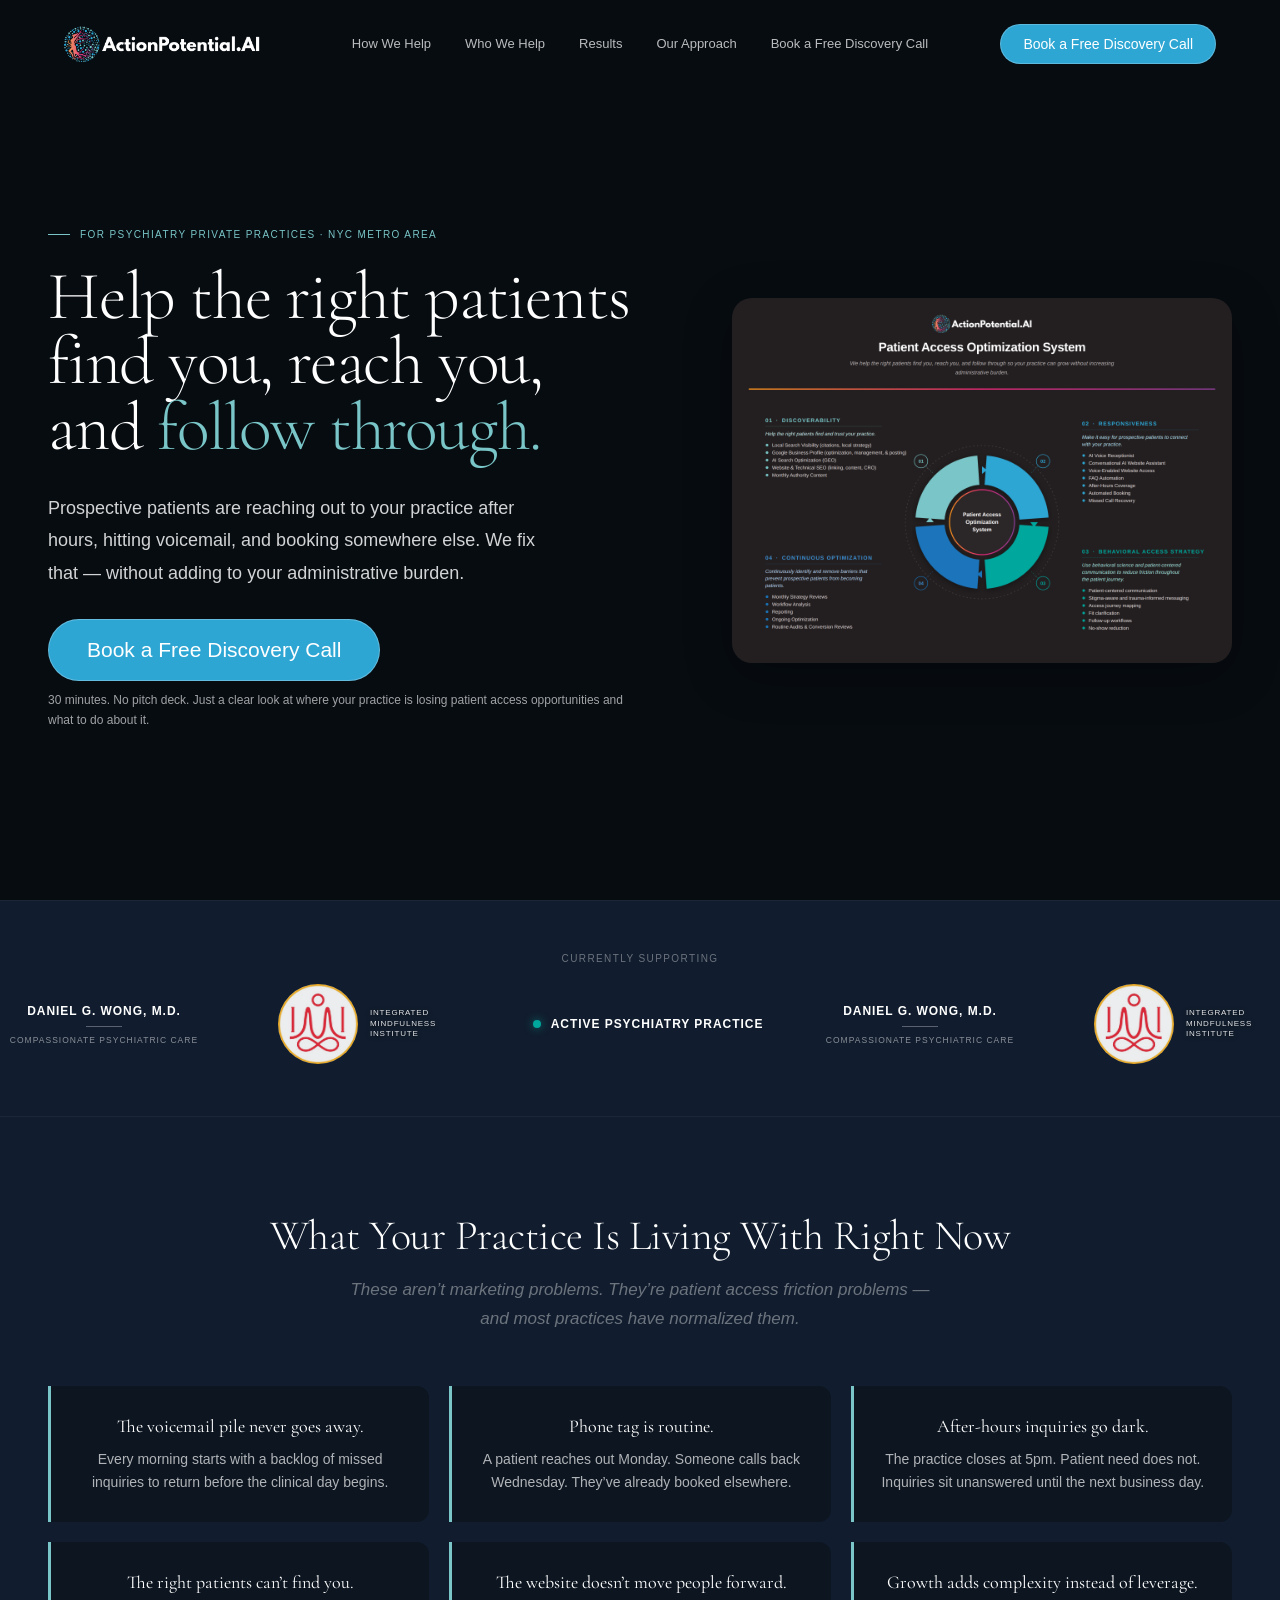
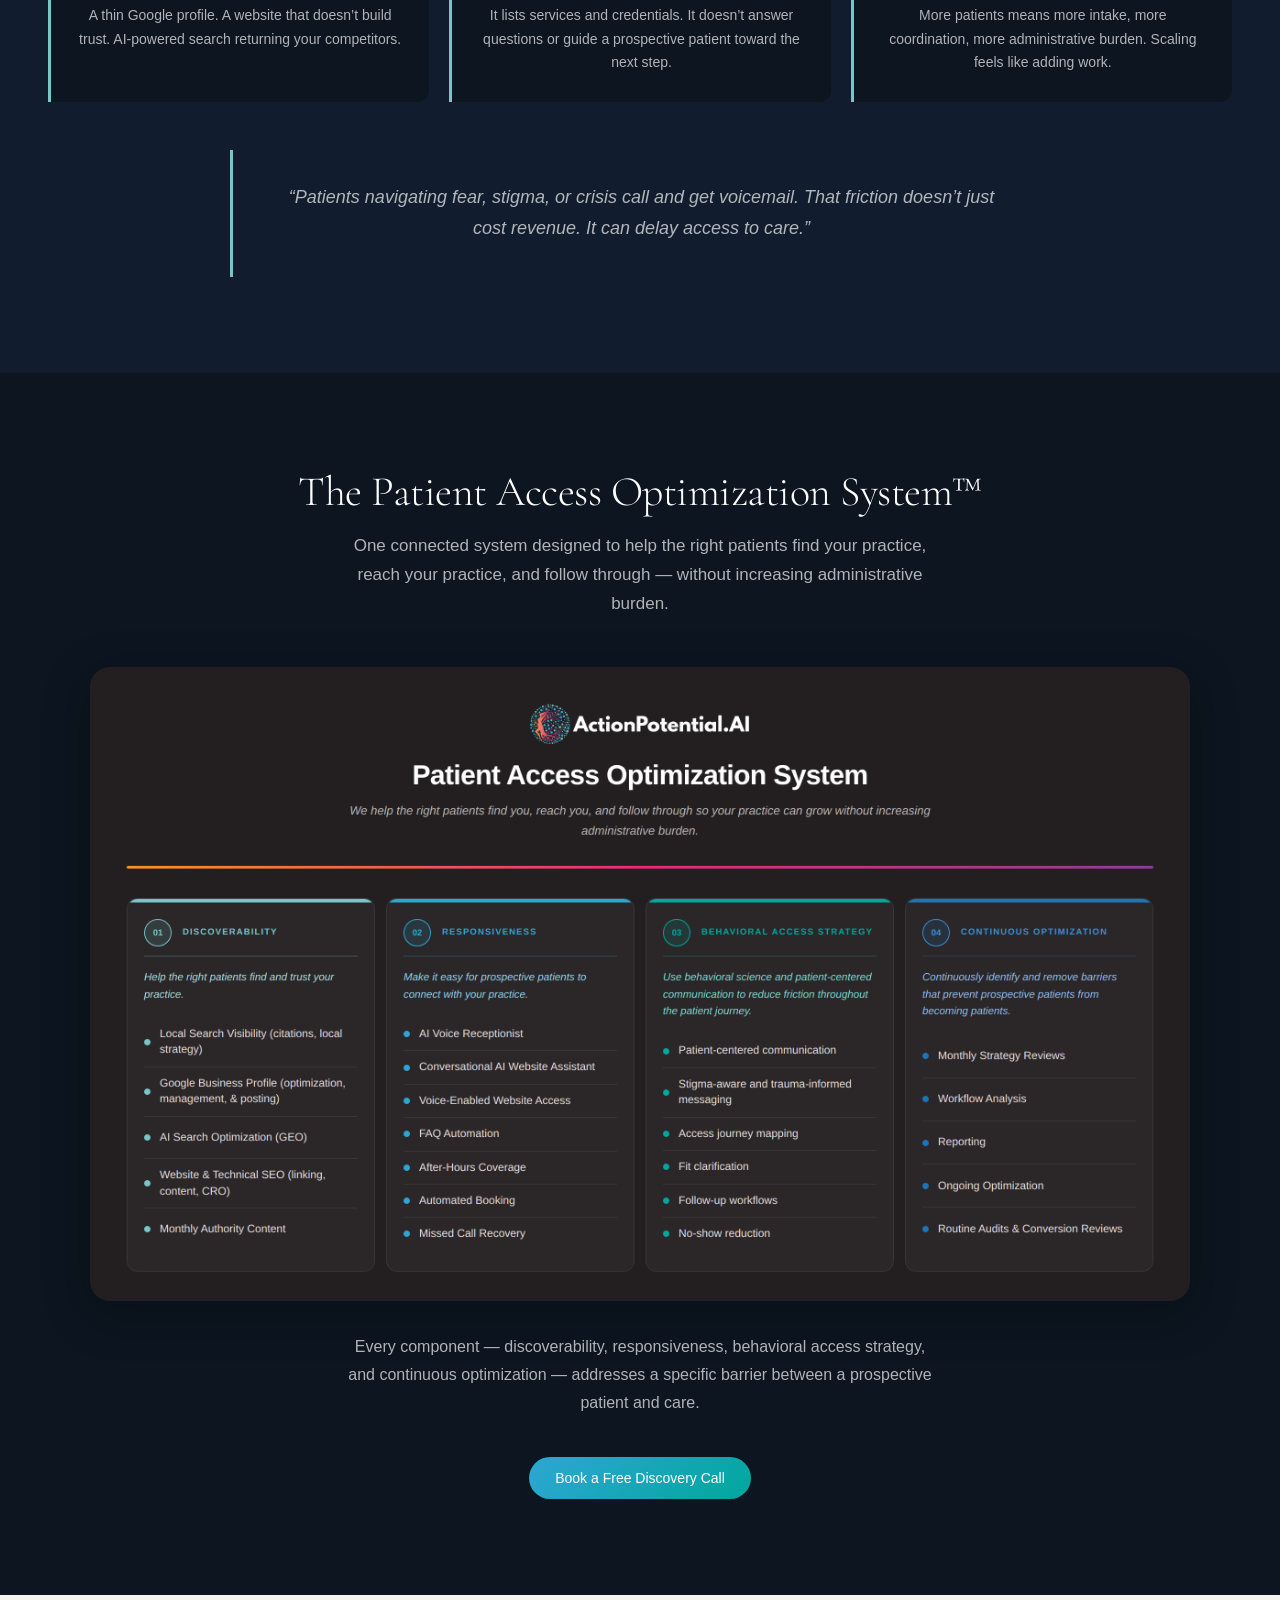
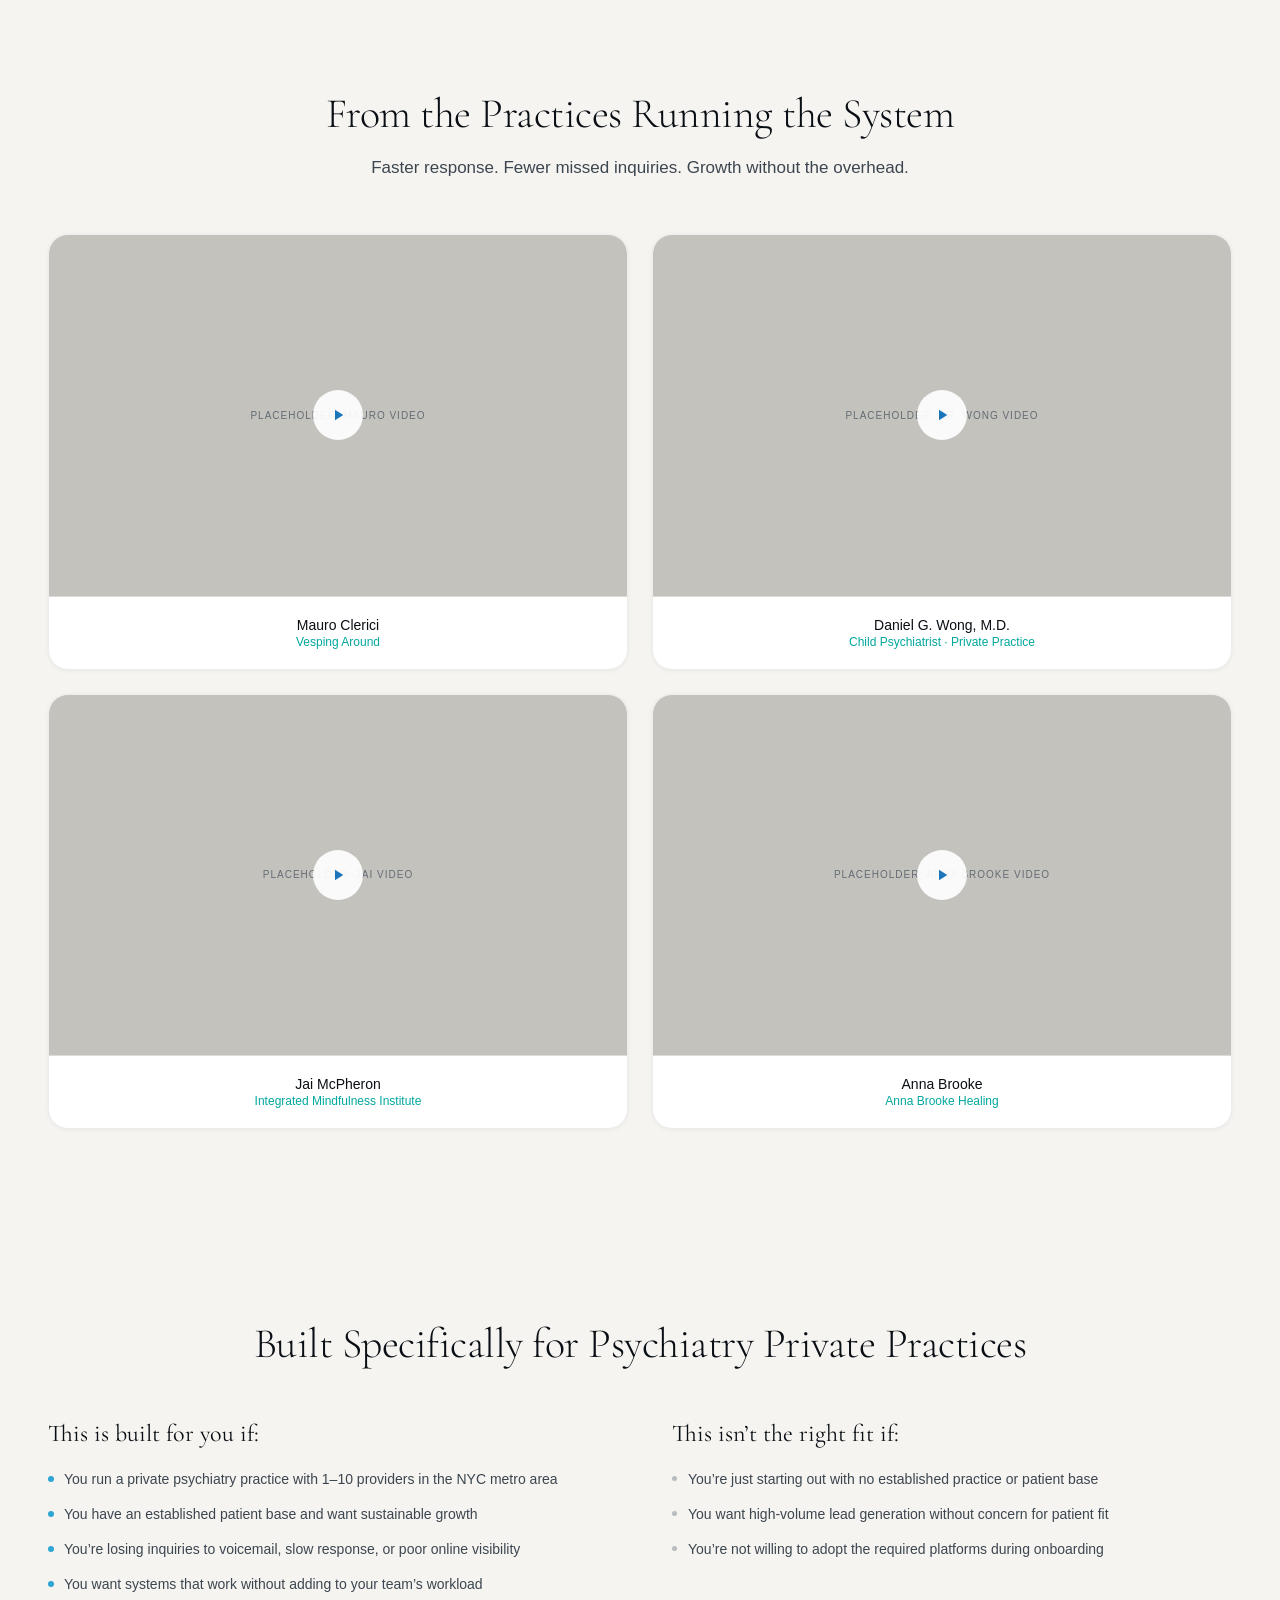
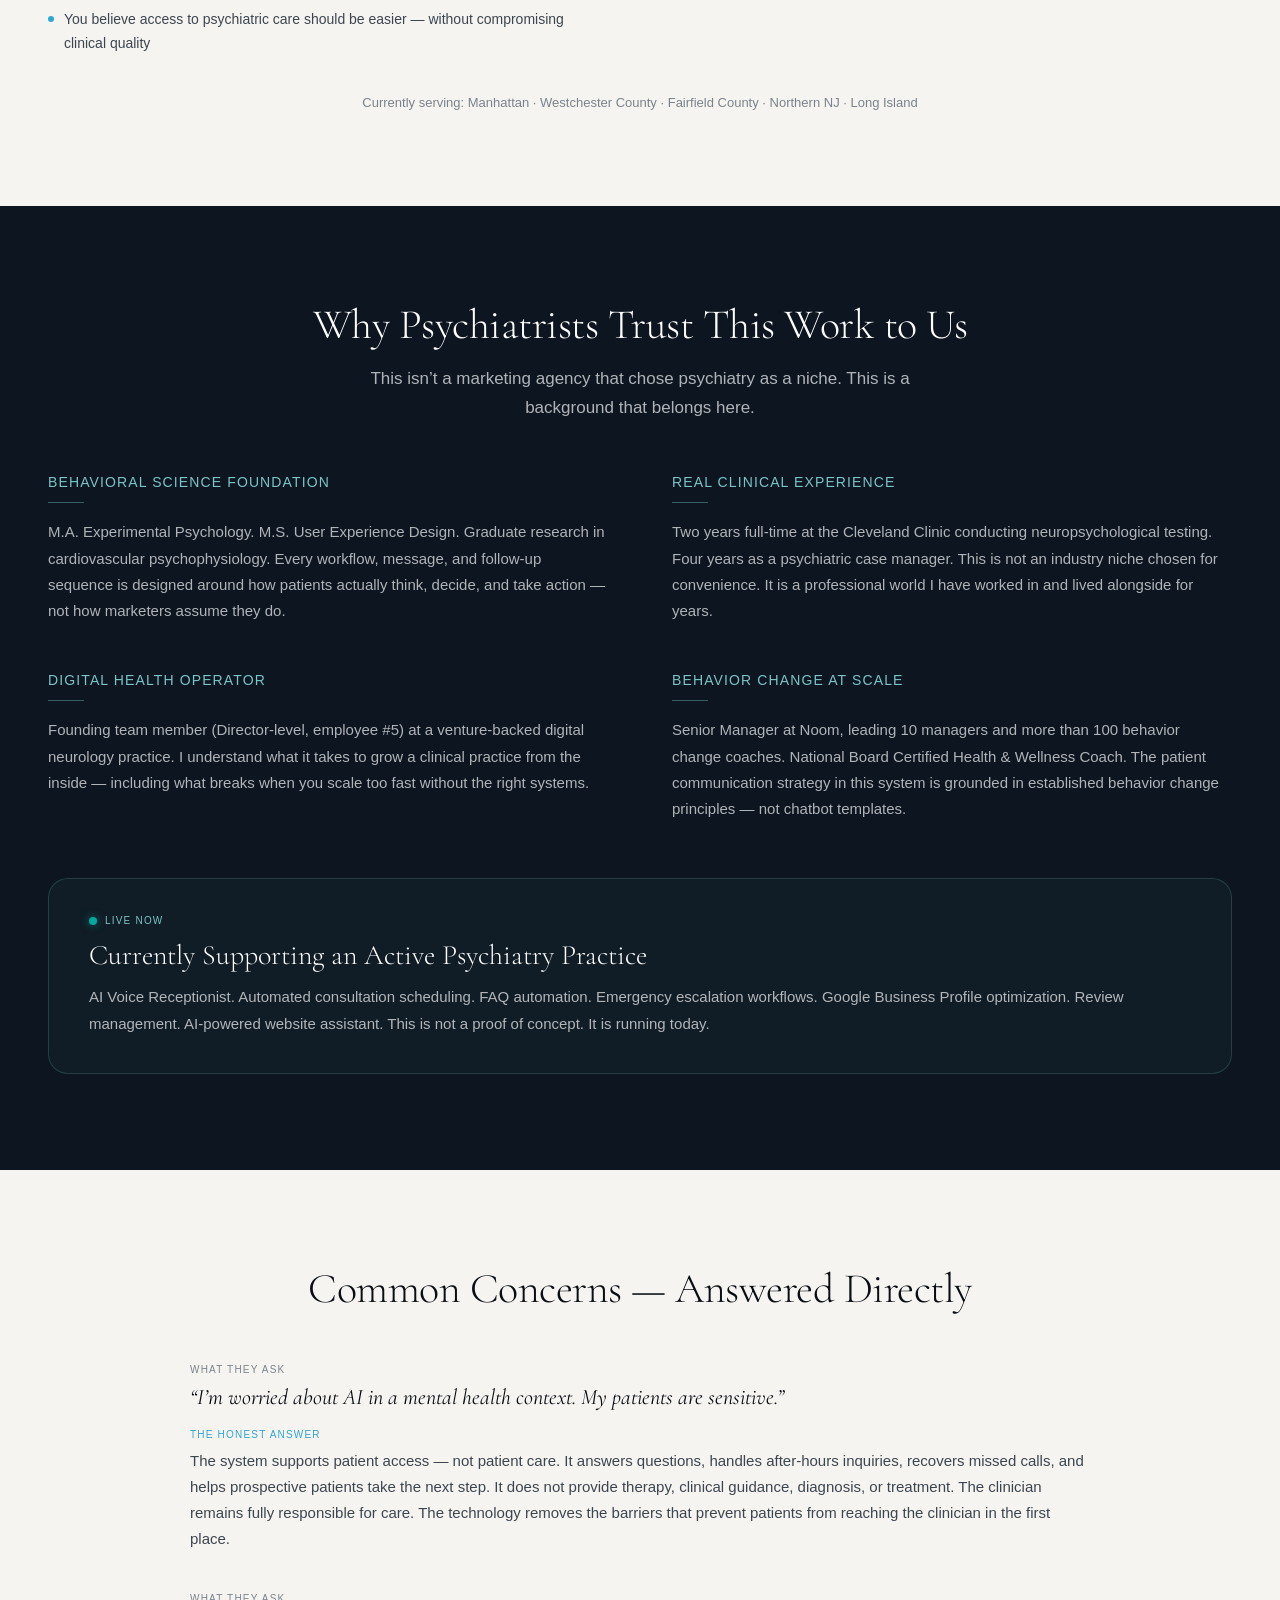
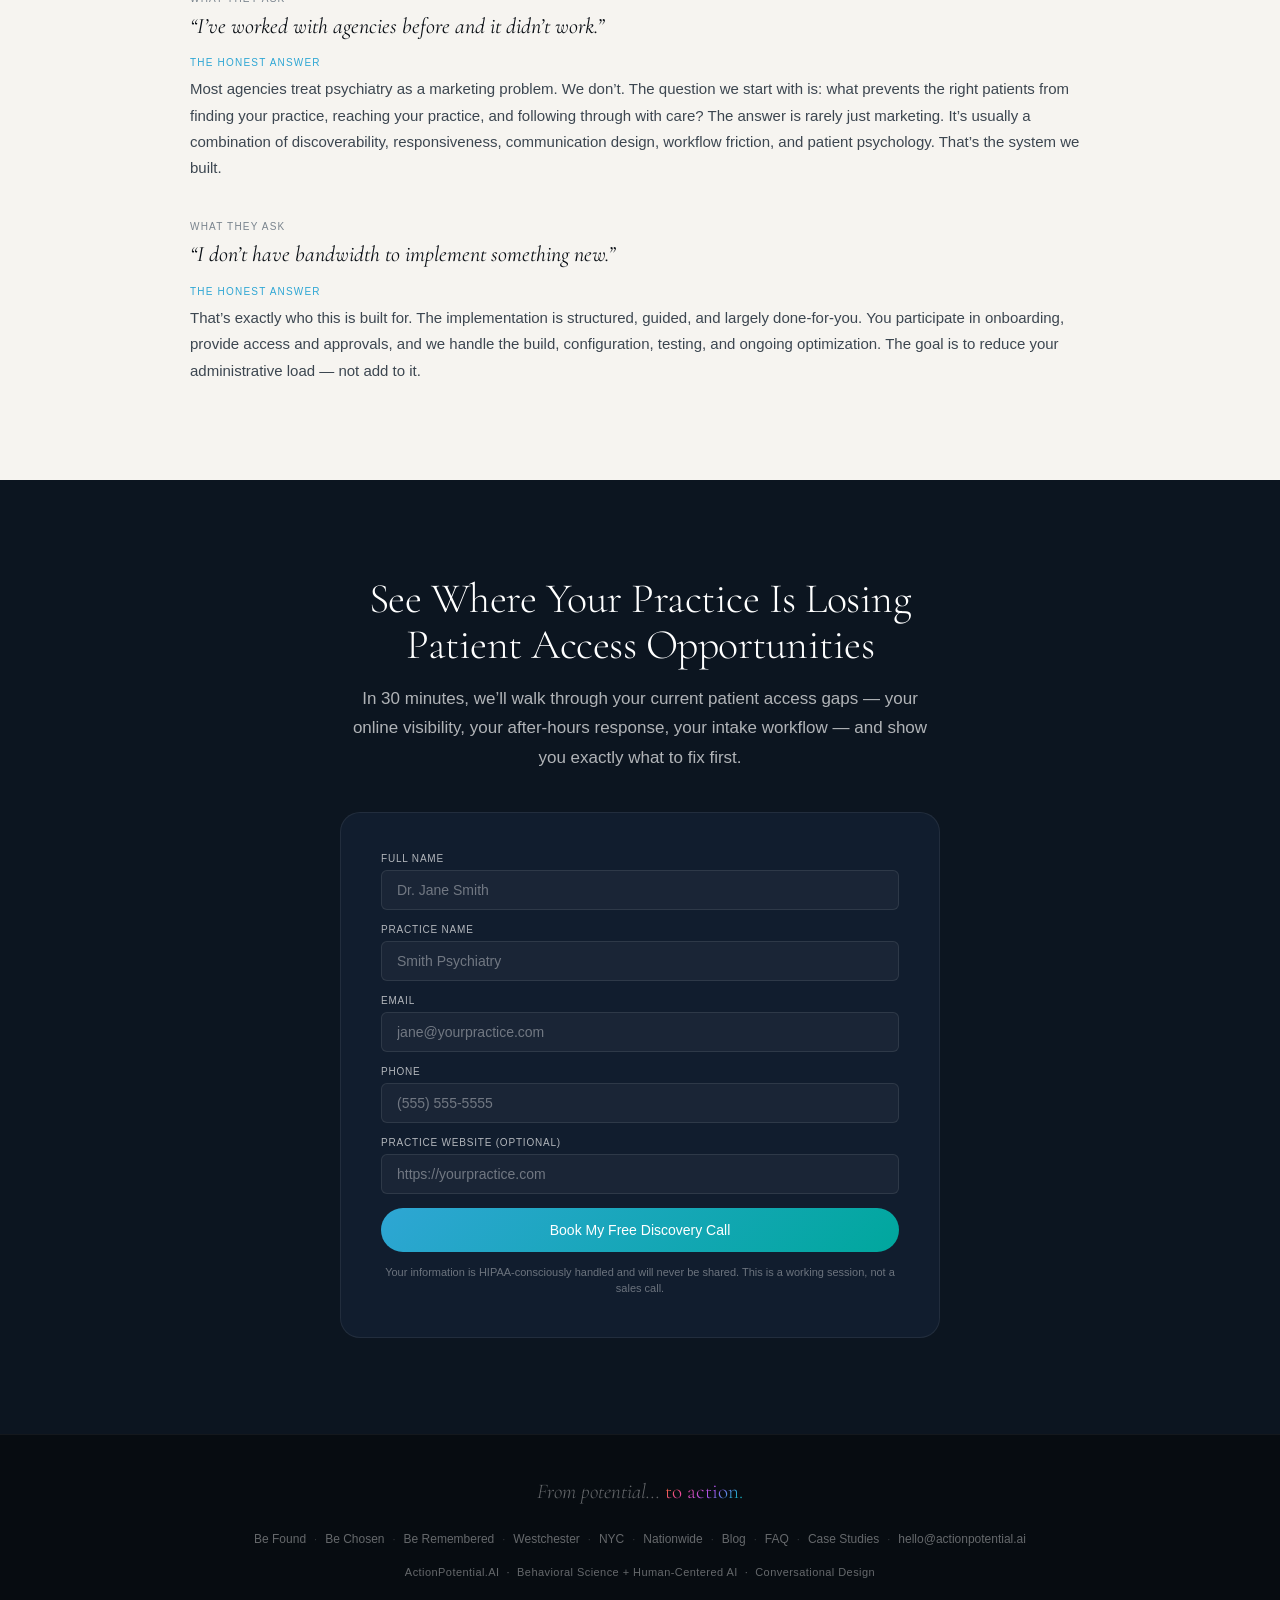
==== commit 48817302: "Rebuild psychiatrists page as single-purpose conversion landing Replace the long-form sales page wit" ====
--- a/psychiatrists/index.html
+++ b/psychiatrists/index.html
@@ -3,8 +3,8 @@
 <head>
   <meta charset="UTF-8" />
   <meta name="viewport" content="width=device-width, initial-scale=1.0" />
-  <title>Patient Access Optimization System for Psychiatry Practices — ActionPotential.AI</title>
-  <meta name="description" content="We help NYC metro psychiatry practices help the right patients find you, reach you, and follow through—without increasing administrative burden. Behavioral science + human-centered AI." />
+  <title>Patient Access for Psychiatry Private Practices — ActionPotential.AI</title>
+  <meta name="description" content="Help the right patients find your NYC metro psychiatry practice, reach you, and follow through — without adding to your administrative burden. Book a free discovery call." />
   <link rel="preconnect" href="https://fonts.googleapis.com" />
   <link rel="preconnect" href="https://fonts.gstatic.com" crossorigin />
   <link href="https://fonts.googleapis.com/css2?family=Cormorant+Garamond:ital,wght@0,300;0,400;1,300;1,400&family=Cabinet+Grotesk:wght@300;400;500;700&display=swap" rel="stylesheet" />
@@ -28,7 +28,6 @@
     }
     body{font-family:var(--fb);background:var(--d9);color:var(--w1);-webkit-font-smoothing:antialiased;overflow-x:hidden}
 
-    /* HERO */
     .hero{min-height:100vh;background:var(--d9);display:flex;align-items:center;padding:132px 48px 72px}
     .hero-layout{width:100%;max-width:1200px;margin:0 auto;display:grid;grid-template-columns:minmax(0,1fr) minmax(0,500px);gap:80px;align-items:center}
     .hero-left{display:flex;flex-direction:column;align-items:flex-start;max-width:640px}
@@ -36,20 +35,13 @@
     .hero-eyebrow::before{content:'';width:22px;height:1px;background:var(--t1)}
     .hero-h1{font-family:var(--fd);font-size:68px;font-weight:300;line-height:.96;letter-spacing:-1.2px;color:white;margin-bottom:32px;max-width:20ch;text-wrap:balance}
     .hero-h1-accent{color:var(--t1)}
-    .hero-body{font-size:18px;font-weight:300;line-height:1.8;color:rgba(255,255,255,.82);max-width:520px;margin-bottom:20px}
-    .hero-secondary{font-size:14px;font-weight:400;line-height:1.65;color:rgba(255,255,255,.68);max-width:560px;margin-bottom:30px}
-    .hero-clarity-strip{font-size:12px;font-weight:500;letter-spacing:.06em;color:rgba(193,237,233,.72);border:1px solid rgba(121,197,199,.08);border-radius:999px;background:rgba(121,197,199,.025);padding:10px 16px;margin-bottom:48px}
+    .hero-body{font-size:18px;font-weight:300;line-height:1.8;color:rgba(255,255,255,.82);max-width:520px;margin-bottom:30px}
     .hero-primary-cta{display:inline-flex;align-items:center;justify-content:center;padding:18px 38px;border-radius:999px;background:var(--t2);color:white;font-size:21px;font-weight:500;border:1px solid rgba(255,255,255,.26);margin-bottom:10px;transition:background .2s}
     .hero-primary-cta:hover{background:var(--bl)}
     .hero-primary-cta:focus-visible{outline:2px solid rgba(121,197,199,.9);outline-offset:2px}
     .hero-micro{font-size:12px;font-weight:300;line-height:1.65;color:rgba(255,255,255,.62);max-width:580px}
     .hero-visual img{width:100%;height:auto;border-radius:var(--rlg);box-shadow:0 12px 48px rgba(0,0,0,.28)}
 
-    .btn-primary{display:inline-flex;align-items:center;gap:10px;background:var(--gteal);color:white;font-size:14px;font-weight:500;padding:13px 26px;border-radius:50px;transition:opacity .2s,transform .2s}
-    .btn-primary:hover{opacity:.88;transform:translateY(-1px)}
-    .btn-primary .av{width:28px;height:28px;border-radius:50%;object-fit:cover;border:1.5px solid rgba(255,255,255,.3)}
-
-    /* MARQUEE */
     .mq-strip{--mq-gap:64px;--mq-slot:152px;--mq-slot-wide:208px;--mq-logo-h:80px;background:var(--d7);border-top:1px solid rgba(255,255,255,.045);border-bottom:1px solid rgba(255,255,255,.045);padding:52px 0;overflow:hidden}
     .mq-strip-label{font-size:10px;font-weight:500;letter-spacing:.14em;text-transform:uppercase;color:var(--w4);text-align:center;margin-bottom:20px}
     .mq-viewport{overflow:hidden}
@@ -59,17 +51,24 @@
     .mq-set{display:flex;align-items:center;gap:var(--mq-gap);padding-right:var(--mq-gap);flex-shrink:0}
     .mq-logo-item{display:flex;align-items:center;justify-content:center;flex:0 0 var(--mq-slot);width:var(--mq-slot);height:var(--mq-logo-h)}
     .mq-logo-item--wide{flex-basis:var(--mq-slot-wide);width:var(--mq-slot-wide)}
-    .mq-logo-item img{height:var(--mq-logo-h);width:auto;max-width:100%;object-fit:contain;opacity:.92;display:block}
+    .mq-logo-imi{width:var(--mq-logo-h);height:var(--mq-logo-h);border-radius:50%;overflow:hidden;flex-shrink:0;line-height:0}
+    .mq-logo-imi img{width:100%;height:100%;max-width:none;object-fit:cover;opacity:.92}
+    .mq-imi-lockup{display:flex;flex-direction:row;align-items:center;gap:12px;height:var(--mq-logo-h)}
+    .mq-imi-name{font-size:8px;font-weight:500;letter-spacing:.1em;text-transform:uppercase;color:rgba(255,255,255,.88);line-height:1.35;max-width:104px;text-shadow:0 1px 4px rgba(0,0,0,.75)}
     .mq-text-logo{display:flex;flex-direction:column;align-items:center;justify-content:center;text-align:center;gap:8px;height:var(--mq-logo-h)}
     .mq-text-logo-name{font-size:12px;font-weight:600;letter-spacing:.08em;text-transform:uppercase;color:#fff;white-space:nowrap}
     .mq-text-logo-divider{width:36px;height:1px;background:rgba(255,255,255,.3)}
     .mq-text-logo-sub{font-size:8.5px;font-weight:400;letter-spacing:.12em;text-transform:uppercase;color:rgba(255,255,255,.5);white-space:nowrap}
+    .mq-live-badge{display:flex;align-items:center;gap:10px;font-size:12px;font-weight:600;letter-spacing:.08em;text-transform:uppercase;color:#fff;white-space:nowrap}
+    .mq-live-dot{width:8px;height:8px;border-radius:50%;background:var(--t3);flex-shrink:0;box-shadow:0 0 8px rgba(0,167,157,.6)}
     @media (prefers-reduced-motion:reduce){.mq-track{animation:none!important}}
 
-    /* SECTIONS */
     .sl{background:var(--lb);color:var(--td);padding:96px 48px}
     .sd{background:var(--d8);color:white;padding:96px 48px}
     .si{max-width:1200px;margin:0 auto}
+    .sec-center{text-align:center}
+    .sec-center .eyebrow{justify-content:center}
+    .sec-center .ssub{margin-left:auto;margin-right:auto}
     .eyebrow{display:inline-flex;align-items:center;gap:10px;margin-bottom:18px;font-size:10px;font-weight:500;letter-spacing:.14em;text-transform:uppercase}
     .sl .eyebrow{color:var(--mu)} .sd .eyebrow{color:var(--t1)}
     .eyebrow-line{width:22px;height:1px;flex-shrink:0}
@@ -80,272 +79,105 @@
     .sh2 em{font-style:italic;background:var(--grad);-webkit-background-clip:text;-webkit-text-fill-color:transparent;background-clip:text}
     .ssub{font-size:17px;font-weight:300;line-height:1.72;max-width:600px}
     .sl .ssub{color:var(--tm)} .sd .ssub{color:var(--w7)}
-
-    /* STATS */
-    .stats-band{background:var(--d9);border-top:1px solid rgba(255,255,255,.05);border-bottom:1px solid rgba(255,255,255,.05);padding:80px 48px}
-    .stats-inner{max-width:1200px;margin:0 auto}
-    .stats-eyebrow{text-align:center;margin-bottom:52px}
-    .stats-grid{display:grid;grid-template-columns:repeat(4,1fr);gap:1px;background:rgba(255,255,255,.05);border:1px solid rgba(255,255,255,.05);border-radius:var(--rlg);overflow:hidden}
-    .stat-card{background:var(--d8);padding:40px 32px;text-align:center;transition:background .25s}
-    .stat-card:hover{background:var(--d7)}
-    .stat-num{font-family:var(--fd);font-size:64px;font-weight:300;line-height:1;margin-bottom:12px;background:var(--grad);-webkit-background-clip:text;-webkit-text-fill-color:transparent;background-clip:text}
-    .stat-label{font-size:13px;font-weight:500;color:white;margin-bottom:8px}
-    .stat-sub{font-size:12px;font-weight:300;color:var(--w4);line-height:1.5}
-
-    /* DEF BAND */
-    .def-band{background:linear-gradient(135deg,var(--d8) 0%,var(--d7) 100%);border-top:1px solid rgba(255,255,255,.05);border-bottom:1px solid rgba(255,255,255,.05);padding:64px 48px}
-    .def-inner{max-width:1200px;margin:0 auto;display:grid;grid-template-columns:1fr 1fr;gap:64px;align-items:center}
-    .def-left h2{font-family:var(--fd);font-size:44px;font-weight:300;line-height:1.08;letter-spacing:-.5px;color:white;margin-bottom:20px}
-    .def-left h2 em{font-style:italic;background:var(--grad);-webkit-background-clip:text;-webkit-text-fill-color:transparent;background-clip:text}
-    .def-left p{font-size:16px;font-weight:300;line-height:1.75;color:var(--w7)}
-    .def-right{display:flex;flex-direction:column;gap:20px}
-    .def-card{background:rgba(255,255,255,.03);border:1px solid rgba(255,255,255,.07);border-radius:var(--rmd);padding:24px 28px;transition:background .2s,border-color .2s,transform .15s}
-    .def-card:hover{background:rgba(121,197,199,.05);border-color:rgba(121,197,199,.15);transform:translateY(-2px)}
-    .def-card-lbl{font-size:10px;font-weight:500;letter-spacing:.1em;text-transform:uppercase;color:var(--t2);margin-bottom:8px}
-    .def-card p{font-size:14px;font-weight:300;line-height:1.65;color:var(--w7)}
-    .def-callout{max-width:1200px;margin:40px auto 0;padding:32px 40px;background:rgba(46,166,212,.06);border:1px solid rgba(46,166,212,.15);border-radius:var(--rmd)}
-    .def-callout p{font-size:16px;font-weight:300;line-height:1.75;color:var(--w7);font-style:italic}
-
-    /* ICP */
-    .icp-grid{display:grid;grid-template-columns:repeat(3,1fr);gap:24px;margin-top:52px}
-    .icp-card{background:var(--lc);border:1px solid var(--lbr);border-radius:var(--rlg);padding:32px}
-    .icp-card h3{font-family:var(--fd);font-size:22px;font-weight:400;color:var(--td);margin-bottom:12px}
-    .icp-card p,.icp-card li{font-size:14px;font-weight:300;color:var(--tm);line-height:1.65}
-    .icp-card ul{list-style:none;display:flex;flex-direction:column;gap:8px;margin-top:12px}
-    .icp-card li{padding-left:14px;position:relative}
-    .icp-card li::before{content:'';position:absolute;left:0;top:.55em;width:5px;height:5px;border-radius:50%;background:var(--t2)}
-
-    /* PAIN */
-    .pain-intro{display:grid;grid-template-columns:1fr 1fr;gap:64px;align-items:end;margin-bottom:56px}
-    .pain-grid{display:grid;grid-template-columns:repeat(3,1fr);gap:1px;background:var(--lbr);border:1px solid var(--lbr);border-radius:var(--rlg);overflow:hidden}
-    .pain-card{background:var(--lc);padding:32px 28px;position:relative;transition:background .25s,transform .15s}
-    .pain-card:hover{background:var(--d9);transform:perspective(600px) rotateX(2deg) rotateY(-2deg) translateY(-2px)}
-    .pain-card h3{font-family:var(--fd);font-size:18px;font-weight:400;font-style:italic;color:var(--td);line-height:1.35;transition:color .25s}
-    .pain-card:hover h3{color:white}
-    .pain-hover{position:absolute;inset:0;padding:28px;background:var(--d9);display:flex;align-items:center;justify-content:center;font-size:13px;font-weight:300;color:var(--t1);line-height:1.6;text-align:center;opacity:0;transition:opacity .25s}
-    .pain-card:hover .pain-hover{opacity:1}
-    .pain-callout{margin-top:48px;padding:32px 40px;background:rgba(46,166,212,.06);border:1px solid rgba(46,166,212,.15);border-radius:var(--rmd);border-left:3px solid var(--t2)}
-    .pain-callout p{font-size:16px;font-weight:300;line-height:1.8;color:var(--tm);font-style:italic}
-    .pain-callout strong{color:var(--td);font-weight:500;font-style:normal}
-
-    /* SYSTEM VISUAL */
-    .system-visual{margin-top:48px;border-radius:var(--rlg);overflow:hidden;border:1px solid rgba(255,255,255,.06)}
-    .system-visual img{width:100%;height:auto;display:block}
-
-    /* SVC OVERVIEW */
-    .svc-overview{display:grid;grid-template-columns:repeat(3,1fr);gap:24px;margin-top:52px}
-    .svc-block{background:var(--lc);border:1px solid var(--lbr);border-radius:var(--rlg);padding:32px;transition:background .2s,transform .2s,box-shadow .2s;cursor:pointer}
-    .svc-block:hover{background:var(--ls);transform:translateY(-3px);box-shadow:0 8px 32px rgba(0,0,0,.09)}
-    .svc-block-num{font-size:10px;font-weight:500;letter-spacing:.1em;text-transform:uppercase;color:var(--t2);margin-bottom:12px}
-    .svc-block h3{font-family:var(--fd);font-size:28px;font-weight:400;color:var(--td);margin-bottom:12px}
-    .svc-block p{font-size:13px;font-weight:300;color:var(--mu);line-height:1.65;margin-bottom:20px}
-    .svc-block-cta{font-size:13px;font-weight:500;color:var(--t2)}
-
-    /* SVC DETAIL */
-    .svc-header{display:grid;grid-template-columns:1fr 1fr;gap:64px;align-items:start;margin-bottom:48px}
-    .svc-badge{display:inline-block;font-size:10px;font-weight:500;letter-spacing:.1em;text-transform:uppercase;padding:4px 14px;border-radius:50px;margin-bottom:12px}
-    .badge-blue{background:rgba(27,117,187,.18);color:var(--t2);border:1px solid rgba(27,117,187,.28)}
-    .badge-teal{background:rgba(0,167,157,.18);color:var(--t3);border:1px solid rgba(0,167,157,.28)}
-    .badge-grad{background:rgba(168,85,247,.12);color:#c084fc;border:1px solid rgba(168,85,247,.2)}
-    .svc-title{font-family:var(--fd);font-size:42px;font-weight:300;margin-bottom:8px}
-    .sd .svc-title{color:white} .sl .svc-title{color:var(--td)}
-    .svc-sub{font-size:16px;font-weight:300;line-height:1.65;margin-bottom:20px}
-    .sd .svc-sub{color:var(--w7)} .sl .svc-sub{color:var(--tm)}
-    .svc-body{font-size:15px;font-weight:300;line-height:1.75}
-    .sd .svc-body{color:var(--w7)} .sl .svc-body{color:var(--tm)}
-    .svc-strip{display:flex;flex-wrap:wrap;gap:8px;margin-top:24px;padding-top:24px;border-top:1px solid}
-    .sd .svc-strip{border-color:rgba(255,255,255,.07)} .sl .svc-strip{border-color:var(--lbr)}
-    .svc-strip-item{font-size:11px;font-weight:500;padding:5px 14px;border-radius:50px}
-    .sd .svc-strip-item{color:var(--t1);background:rgba(121,197,199,.08);border:1px solid rgba(121,197,199,.15)}
-    .sl .svc-strip-item{color:var(--t2);background:rgba(46,166,212,.08);border:1px solid rgba(46,166,212,.15)}
-    .drw{border-radius:var(--rsm);margin-bottom:5px;overflow:hidden}
-    .drw-dark{background:rgba(27,117,187,.1);border:.5px solid rgba(46,166,212,.18)}
-    .drw-light{background:rgba(46,166,212,.06);border:.5px solid rgba(46,166,212,.14)}
-    .drw-teal{background:rgba(0,167,157,.1);border:.5px solid rgba(0,167,157,.18)}
-    .drw-hd{display:flex;align-items:center;justify-content:space-between;padding:10px 15px;cursor:pointer;user-select:none}
-    .drw-hd:hover{opacity:.75}
-    .drw-name{font-size:13px;font-weight:500}
-    .drw-dark .drw-name,.drw-light .drw-name{color:var(--t2)}
-    .drw-teal .drw-name{color:var(--t3)}
-    .drw-chev{font-size:9px;color:var(--w4);transition:transform .22s}
-    .drw-chev.open{transform:rotate(180deg)}
-    .drw-bd{max-height:0;overflow:hidden;transition:max-height .28s ease}
-    .drw-bd.open{max-height:220px}
-    .drw-bd p{font-size:12px;font-weight:300;line-height:1.65;color:var(--w7);padding:4px 15px 12px}
-
-    /* Q BAND */
-    .q-band{background:var(--d9);padding:80px 48px;border-top:1px solid rgba(255,255,255,.05)}
-    .q-inner{max-width:1200px;margin:0 auto}
-    .q-grid{display:grid;grid-template-columns:repeat(3,1fr);gap:1px;background:rgba(255,255,255,.05);border:1px solid rgba(255,255,255,.05);border-radius:var(--rlg);overflow:hidden;margin-top:52px}
-    .q-card{background:var(--d8);padding:48px 36px;position:relative;overflow:hidden;cursor:default;transition:background .3s;min-height:280px;display:flex;flex-direction:column;justify-content:center}
-    .q-card::after{content:'';position:absolute;bottom:0;left:0;right:0;height:2px;background:var(--grad);transform:scaleX(0);transition:transform .4s;transform-origin:left}
-    .q-card:hover::after{transform:scaleX(1)}
-    .q-num{font-size:10px;font-weight:500;letter-spacing:.12em;text-transform:uppercase;color:var(--t2);margin-bottom:20px;opacity:.6}
-    .q-question{font-family:var(--fd);font-size:22px;font-weight:300;font-style:italic;color:white;line-height:1.4;transition:opacity .3s,transform .3s}
-    .q-card:hover .q-question{opacity:0;transform:translateY(-8px)}
-    .q-answer{position:absolute;inset:0;padding:48px 36px;display:flex;flex-direction:column;justify-content:center;opacity:0;transform:translateY(12px);transition:opacity .3s,transform .3s}
-    .q-card:hover .q-answer{opacity:1;transform:translateY(0)}
-    .q-service{font-size:10px;font-weight:500;letter-spacing:.12em;text-transform:uppercase;color:var(--t2);margin-bottom:14px}
-    .q-solve{font-size:16px;font-weight:300;color:white;line-height:1.6}
-
-    /* FLYWHEEL */
-    .fw-band{background:var(--d9);border-top:1px solid rgba(255,255,255,.05);padding:56px 48px;text-align:center}
-    .fw-headline{font-family:var(--fd);font-size:36px;font-weight:300;color:white;margin-bottom:12px}
-    .fw-headline em{font-style:italic;background:var(--grad);-webkit-background-clip:text;-webkit-text-fill-color:transparent;background-clip:text}
-    .fw-body{font-size:15px;font-weight:300;color:var(--w7);line-height:1.7;max-width:640px;margin:0 auto 36px}
-    .fw-nodes{display:flex;align-items:center;justify-content:center;flex-wrap:wrap;gap:0}
-    .fw-node{display:flex;align-items:center}
-    .fw-lbl{font-size:12px;font-weight:500;letter-spacing:.04em;color:var(--w7);padding:8px 16px;border:1px solid rgba(255,255,255,.07);border-radius:50px;background:rgba(255,255,255,.03);transition:border-color .2s,color .2s,background .2s,transform .15s}
-    .fw-lbl:hover{border-color:rgba(121,197,199,.3);color:var(--t1);background:rgba(121,197,199,.05);transform:translateY(-2px)}
-    .fw-arr{font-size:12px;color:var(--w2);padding:0 6px}
-
-    /* STEPS */
-    .steps{display:grid;grid-template-columns:repeat(4,1fr);gap:0;margin-top:52px;border:1px solid var(--lbr);border-radius:var(--rlg);overflow:hidden}
-    .step{padding:38px 30px;background:var(--lc);border-right:1px solid var(--lbr);transition:background .2s}
-    .step:last-child{border-right:none}
-    .step:hover{background:var(--ls)}
-    .step-num{font-size:10px;font-weight:500;letter-spacing:.1em;text-transform:uppercase;color:var(--t2);margin-bottom:14px}
-    .step h3{font-family:var(--fd);font-size:22px;font-weight:400;color:var(--td);margin-bottom:10px}
-    .step p{font-size:13px;font-weight:300;color:var(--mu);line-height:1.65}
-    .how-note{margin-top:36px;padding:36px 40px;background:var(--lc);border:1px solid var(--lbr);border-radius:var(--rlg);border-left:3px solid var(--t2)}
-    .how-note p{font-size:16px;font-weight:300;color:var(--tm);line-height:1.8;max-width:760px}
-    .how-note strong{color:var(--td);font-weight:500}
-
-    /* PRICING */
-    .price-grid{display:grid;grid-template-columns:repeat(3,1fr);gap:24px;margin-top:52px;align-items:stretch}
-    .price-card{border-radius:var(--rlg);padding:36px 32px;display:flex;flex-direction:column;position:relative}
-    .price-card--down{background:var(--lc);border:1px solid var(--lbr)}
-    .price-card--core{background:linear-gradient(180deg,rgba(46,166,212,.12) 0%,rgba(0,167,157,.08) 100%);border:2px solid rgba(46,166,212,.35)}
-    .price-card--up{background:var(--lc);border:1px solid var(--lbr)}
-    .price-badge{font-size:10px;font-weight:500;letter-spacing:.1em;text-transform:uppercase;margin-bottom:12px}
-    .price-card--down .price-badge{color:var(--mu)}
-    .price-card--core .price-badge{color:var(--t2)}
-    .price-card--up .price-badge{color:var(--t3)}
-    .price-card h3{font-family:var(--fd);font-size:26px;font-weight:400;color:var(--td);margin-bottom:8px;line-height:1.2}
-    .price-card--core h3{color:var(--td)}
-    .price-desc{font-size:14px;font-weight:300;color:var(--tm);line-height:1.65;margin-bottom:24px;flex:1}
-    .price-amt{font-family:var(--fd);font-size:28px;font-weight:300;color:var(--td);margin-bottom:4px}
-    .price-period{font-size:12px;font-weight:300;color:var(--mu);margin-bottom:20px}
-    .price-list{list-style:none;display:flex;flex-direction:column;gap:8px;margin-bottom:24px}
-    .price-list li{font-size:13px;font-weight:300;color:var(--mu);padding-left:14px;position:relative;line-height:1.5}
-    .price-list li::before{content:'';position:absolute;left:0;top:.55em;width:5px;height:5px;border-radius:50%;background:var(--t2)}
-    .price-core-label{position:absolute;top:-12px;left:50%;transform:translateX(-50%);background:var(--t2);color:white;font-size:10px;font-weight:500;letter-spacing:.08em;text-transform:uppercase;padding:5px 16px;border-radius:50px;white-space:nowrap}
-    .price-discount{margin-top:40px;padding:28px 36px;background:rgba(46,166,212,.06);border:1px solid rgba(46,166,212,.15);border-radius:var(--rmd);text-align:center}
-    .price-discount p{font-size:16px;font-weight:300;color:var(--tm);line-height:1.7}
-    .price-discount strong{color:var(--td);font-weight:500}
-
-    /* OBJECTIONS */
-    .obj-grid{display:grid;grid-template-columns:1fr;gap:1px;background:var(--lbr);border:1px solid var(--lbr);border-radius:var(--rlg);overflow:hidden;margin-top:52px}
-    .obj-row{display:grid;grid-template-columns:1fr 1.4fr;background:var(--lc)}
-    .obj-row:nth-child(even){background:var(--ls)}
-    .obj-q{padding:32px 28px;border-right:1px solid var(--lbr)}
-    .obj-a{padding:32px 28px}
-    .obj-q h3{font-family:var(--fd);font-size:20px;font-weight:400;font-style:italic;color:var(--td);line-height:1.35}
-    .obj-a p{font-size:14px;font-weight:300;color:var(--tm);line-height:1.75}
-
-    /* GUARANTEE */
-    .guar-card{background:var(--lc);border:1px solid var(--lbr);border-radius:var(--rlg);padding:48px;margin-top:48px;border-left:3px solid var(--t2)}
-    .guar-card h3{font-family:var(--fd);font-size:32px;font-weight:300;color:var(--td);margin-bottom:16px}
-    .guar-card > p{font-size:16px;font-weight:300;line-height:1.75;color:var(--tm);margin-bottom:24px}
-    .guar-list{list-style:none;display:grid;grid-template-columns:repeat(2,1fr);gap:10px 32px;margin-bottom:24px}
-    .guar-list li{font-size:13px;font-weight:300;color:var(--mu);line-height:1.5;padding-left:16px;position:relative}
-    .guar-list li::before{content:'';position:absolute;left:0;top:.55em;width:6px;height:6px;border-radius:50%;background:var(--t2)}
-    .guar-note{font-size:12px;font-weight:300;color:var(--mu);line-height:1.6;font-style:italic}
-
-    /* CONVERSION */
-    .conv-grid{display:grid;grid-template-columns:1fr 1fr;gap:56px;align-items:start;margin-top:52px}
-    .conv-vid{background:var(--d7);border:1px solid rgba(255,255,255,.07);border-radius:var(--rlg);aspect-ratio:16/9;display:flex;flex-direction:column;align-items:center;justify-content:center;gap:14px;text-align:center;padding:32px}
-    .conv-vid-lbl{font-size:10px;font-weight:500;letter-spacing:.12em;text-transform:uppercase;color:var(--t1)}
-    .conv-vid-title{font-family:var(--fd);font-size:22px;font-weight:300;color:white}
-    .conv-vid-hint{font-size:12px;font-weight:300;color:var(--w4);max-width:280px;line-height:1.6}
-    .form-card{background:var(--d7);border:1px solid rgba(255,255,255,.07);border-radius:var(--rlg);padding:40px}
-    .form-card h3{font-family:var(--fd);font-size:28px;font-weight:300;color:white;margin-bottom:6px}
-    .form-card > p{font-size:14px;font-weight:300;color:var(--w7);margin-bottom:26px;line-height:1.6}
-    .btn-form{width:100%;display:flex;align-items:center;justify-content:center;gap:10px;background:var(--gteal);color:white;font-size:14px;font-weight:500;padding:14px;border-radius:50px;margin-top:8px;transition:opacity .2s}
-    .btn-form:hover{opacity:.88}
-    .btn-form .av{width:28px;height:28px;border-radius:50%;object-fit:cover;border:1.5px solid rgba(255,255,255,.3)}
-    .form-note{font-size:11px;color:var(--w4);text-align:center;margin-top:12px;line-height:1.5}
-
-    /* TESTIMONIAL */
-    .test-grid{display:grid;grid-template-columns:1fr;gap:24px;margin-top:52px;max-width:480px}
+    .ssub-italic{font-style:italic}
+
+    .psych-problem{background:var(--d7);padding:96px 48px;color:white}
+    .psych-problem .sh2{color:white}
+    .psych-pain-grid{display:grid;grid-template-columns:repeat(3,1fr);gap:20px;margin-top:52px}
+    .psych-pain-card{background:var(--d8);border-left:3px solid var(--t1);padding:28px 24px;border-radius:0 var(--rmd) var(--rmd) 0}
+    .psych-pain-card h3{font-family:var(--fd);font-size:18px;font-weight:400;color:white;margin-bottom:10px;line-height:1.35}
+    .psych-pain-card p{font-size:14px;font-weight:300;color:var(--w7);line-height:1.65}
+    .psych-pullquote{margin-top:48px;padding:32px 40px;border-left:3px solid var(--t1);max-width:820px;margin-left:auto;margin-right:auto}
+    .psych-pullquote p{font-size:18px;font-weight:300;font-style:italic;color:var(--w7);line-height:1.75}
+
+    .psych-system-img{max-width:1100px;margin:48px auto 0;border-radius:var(--rlg);overflow:hidden;box-shadow:0 12px 48px rgba(0,0,0,.28)}
+    .psych-system-img img{width:100%;height:auto;display:block}
+    .psych-system-body{max-width:600px;margin:32px auto 40px;font-size:16px;font-weight:300;color:var(--w7);line-height:1.75}
+
+    .btn-primary{display:inline-flex;align-items:center;justify-content:center;gap:10px;background:var(--gteal);color:white;font-size:14px;font-weight:500;padding:13px 26px;border-radius:50px;transition:opacity .2s,transform .2s}
+    .btn-primary:hover{opacity:.88;transform:translateY(-1px)}
+
+    .test-grid{display:grid;grid-template-columns:repeat(2,1fr);gap:24px;margin-top:52px}
     .test-card{background:var(--lc);border:1px solid var(--lbr);border-radius:var(--rlg);overflow:hidden;box-shadow:0 1px 4px rgba(0,0,0,.05);transition:transform .2s,box-shadow .2s}
     .test-card:hover{transform:translateY(-4px);box-shadow:0 8px 32px rgba(0,0,0,.09)}
-    .test-vid{aspect-ratio:16/10;background:var(--ls);border-bottom:1px solid var(--lbr);display:flex;align-items:center;justify-content:center;position:relative;overflow:hidden}
+    .test-vid{aspect-ratio:16/10;background:var(--ls);border-bottom:1px solid var(--lbr);display:flex;align-items:center;justify-content:center;position:relative;overflow:hidden;cursor:pointer}
+    .test-vid video,.test-vid img.poster{position:absolute;inset:0;width:100%;height:100%;object-fit:cover}
+    .test-overlay{position:absolute;inset:0;background:rgba(0,0,0,.18);display:flex;align-items:center;justify-content:center;z-index:2;transition:background .2s}
+    .test-card:hover .test-overlay{background:rgba(0,0,0,.08)}
+    .play-btn{width:50px;height:50px;background:rgba(255,255,255,.92);border-radius:50%;display:flex;align-items:center;justify-content:center;transition:transform .2s}
+    .test-card:hover .play-btn{transform:scale(1.08)}
+    .play-btn svg{width:18px;height:18px;fill:#1B75BB}
     .test-ph{font-size:10px;letter-spacing:.1em;text-transform:uppercase;color:var(--mu)}
     .test-info{padding:20px 22px}
     .test-name{font-size:14px;font-weight:500;color:var(--td);margin-bottom:2px}
     .test-biz{font-size:12px;font-weight:400;color:var(--t3)}
 
-    /* FOUNDER */
-    .founder-grid{display:grid;grid-template-columns:400px 1fr;gap:80px;align-items:center}
-    .founder-img-wrap{position:relative}
-    .founder-img-wrap img{width:100%;border-radius:var(--rlg);filter:grayscale(15%);transition:filter .3s}
-    .founder-img-wrap:hover img{filter:grayscale(0)}
-    .founder-img-wrap::after{content:'';position:absolute;bottom:-1px;left:20px;right:20px;height:3px;background:var(--grad);border-radius:0 0 var(--rlg) var(--rlg)}
-    .founder-lbl{font-size:10px;font-weight:500;letter-spacing:.14em;text-transform:uppercase;color:var(--t1);margin-bottom:14px}
-    .founder-name{font-family:var(--fd);font-size:46px;font-weight:300;color:white;line-height:1;margin-bottom:4px}
-    .founder-title{font-size:14px;font-weight:300;color:var(--t1);margin-bottom:26px}
-    .founder-bio{font-size:16px;font-weight:300;line-height:1.82;color:var(--w7);margin-bottom:28px}
-    .founder-bio strong{color:white;font-weight:500}
-    .creds{display:flex;flex-wrap:wrap;gap:8px}
-    .cred{font-size:12px;font-weight:400;padding:7px 18px;border-radius:50px;display:inline-flex;align-items:center;gap:6px}
-    .cred::before{content:'';width:6px;height:6px;border-radius:50%;flex-shrink:0}
-    .cred-deg{color:var(--t2);background:rgba(46,166,212,.07);border:1px solid rgba(46,166,212,.16)}
-    .cred-deg::before{background:var(--t2)}
-    .cred-org{color:var(--t1);background:rgba(121,197,199,.07);border:1px solid rgba(121,197,199,.16)}
-    .cred-org::before{background:var(--t1)}
-
-    /* CTA */
-    .cta-card{background:var(--d9);border-radius:var(--rxl);padding:80px;text-align:center;position:relative;overflow:hidden}
-    .cta-card::before{content:'';position:absolute;top:0;left:0;right:0;height:3px;background:var(--grad)}
-    .cta-card::after{content:'';position:absolute;top:-40%;left:-20%;width:140%;height:140%;background:radial-gradient(ellipse at 50% 50%,rgba(46,166,212,.055) 0%,transparent 60%);pointer-events:none}
-    .cta-card h2{font-family:var(--fd);font-size:46px;font-weight:300;color:white;line-height:1.1;margin-bottom:14px;position:relative;z-index:1}
-    .cta-card h2 em{font-style:italic;background:var(--grad);-webkit-background-clip:text;-webkit-text-fill-color:transparent;background-clip:text}
-    .cta-card > p{font-size:17px;font-weight:300;color:var(--w7);line-height:1.7;max-width:560px;margin:0 auto 40px;position:relative;z-index:1}
-    .cta-list{list-style:none;display:inline-flex;flex-direction:column;gap:10px;text-align:left;margin-bottom:44px;position:relative;z-index:1}
-    .cta-list li{display:flex;align-items:center;gap:12px;font-size:14px;font-weight:300;color:var(--w7)}
-    .cta-list li::before{content:'';width:6px;height:6px;border-radius:50%;background:var(--t1);flex-shrink:0}
-    .cta-note{font-size:12px;color:var(--w4);margin-top:14px;position:relative;z-index:1}
-
-    /* SCROLL REVEAL */
+    .psych-who-grid{display:grid;grid-template-columns:1fr 1fr;gap:64px;margin-top:52px;text-align:left}
+    .psych-who-col h3{font-family:var(--fd);font-size:24px;font-weight:400;color:var(--td);margin-bottom:20px}
+    .psych-who-list{list-style:none;display:flex;flex-direction:column;gap:12px}
+    .psych-who-list li{font-size:14px;font-weight:300;line-height:1.65;color:var(--tm);padding-left:16px;position:relative}
+    .psych-who-list--yes li::before{content:'';position:absolute;left:0;top:.55em;width:6px;height:6px;border-radius:50%;background:var(--t2)}
+    .psych-who-list--no li::before{content:'';position:absolute;left:0;top:.55em;width:5px;height:5px;border-radius:50%;background:var(--mu);opacity:.5}
+    .psych-geo-note{text-align:center;margin-top:40px;font-size:13px;color:var(--mu)}
+
+    .psych-cred-grid{display:grid;grid-template-columns:repeat(2,1fr);gap:48px 64px;margin-top:52px;text-align:left}
+    .psych-cred-block h3{font-size:14px;font-weight:500;letter-spacing:.08em;text-transform:uppercase;color:var(--t1);margin-bottom:12px}
+    .psych-cred-div{width:36px;height:1px;background:var(--t1);margin-bottom:16px;opacity:.4}
+    .psych-cred-block p{font-size:15px;font-weight:300;line-height:1.75;color:var(--w7)}
+    .psych-live-callout{margin-top:56px;padding:36px 40px;border:1px solid rgba(121,197,199,.2);border-radius:var(--rlg);background:rgba(121,197,199,.04);text-align:left}
+    .psych-live-label{font-size:10px;font-weight:500;letter-spacing:.12em;text-transform:uppercase;color:var(--t1);margin-bottom:12px;display:flex;align-items:center;gap:8px}
+    .psych-live-dot{width:8px;height:8px;border-radius:50%;background:var(--t3);box-shadow:0 0 8px rgba(0,167,157,.6)}
+    .psych-live-callout h3{font-family:var(--fd);font-size:28px;font-weight:300;color:white;margin-bottom:12px}
+    .psych-live-callout p{font-size:15px;font-weight:300;line-height:1.75;color:var(--w7)}
+
+    .psych-obj-stack{display:flex;flex-direction:column;gap:40px;margin-top:52px;max-width:900px;margin-left:auto;margin-right:auto;text-align:left}
+    .psych-obj-label{font-size:10px;font-weight:500;letter-spacing:.12em;text-transform:uppercase;color:var(--mu);margin-bottom:8px}
+    .psych-obj-label--answer{color:var(--t2);margin-top:16px}
+    .psych-obj-q{font-family:var(--fd);font-size:22px;font-weight:400;font-style:italic;color:var(--td);line-height:1.35}
+    .psych-obj-a{font-size:15px;font-weight:300;line-height:1.75;color:var(--tm)}
+
+    .psych-book-wrap{max-width:600px;margin:0 auto}
+    .form-card{background:var(--d7);border:1px solid rgba(255,255,255,.07);border-radius:var(--rlg);padding:40px;text-align:left;margin-top:40px}
+    .f-field{margin-bottom:14px}
+    .f-field label{display:block;font-size:10px;font-weight:500;letter-spacing:.08em;text-transform:uppercase;color:var(--w7);margin-bottom:6px}
+    .f-field input{width:100%;padding:11px 15px;font-size:14px;font-family:var(--fb);font-weight:300;color:white;background:rgba(255,255,255,.04);border:1px solid rgba(255,255,255,.09);border-radius:var(--rsm);outline:none;transition:border-color .2s,background .2s}
+    .f-field input:focus{border-color:var(--t1);background:rgba(121,197,199,.05)}
+    .f-field input::placeholder{color:var(--w4)}
+    .btn-form{width:100%;display:flex;align-items:center;justify-content:center;gap:10px;background:var(--gteal);color:white;font-size:14px;font-weight:500;padding:14px;border-radius:50px;margin-top:8px;transition:opacity .2s;border:none;cursor:pointer;font-family:var(--fb)}
+    .btn-form:hover{opacity:.88}
+    .form-note{font-size:11px;color:var(--w4);text-align:center;margin-top:12px;line-height:1.5}
+
+    footer{background:var(--d9);border-top:1px solid rgba(255,255,255,.05);padding:44px 48px 28px}
+    .footer-inner{max-width:1200px;margin:0 auto}
+    .footer-tag{font-family:var(--fd);font-size:21px;font-weight:300;font-style:italic;color:var(--w4);text-align:center;margin-bottom:28px}
+    .footer-tag em{font-style:normal;background:var(--grad);-webkit-background-clip:text;-webkit-text-fill-color:transparent;background-clip:text}
+    .footer-nav{display:flex;justify-content:center;align-items:center;gap:8px;flex-wrap:wrap;margin-bottom:20px}
+    .footer-nav a{font-size:12px;font-weight:300;color:var(--w4);transition:color .2s}
+    .footer-nav a:hover{color:var(--t1)}
+    .footer-nav span{color:var(--w2);font-size:11px}
+    .footer-copy{font-size:11px;font-weight:300;color:var(--w4);text-align:center;letter-spacing:.04em}
+
     .rv{opacity:0;transform:translateY(20px);transition:opacity .7s ease,transform .7s ease}
     .rv.vis{opacity:1;transform:translateY(0)}
-    .rv-d1{transition-delay:.1s} .rv-d2{transition-delay:.2s}
-
-    /* RESPONSIVE */
-    @media(max-width:1024px){
+    .rv-d1{transition-delay:.1s} .rv-d2{transition-delay:.2s} .rv-d3{transition-delay:.3s}
+
+    @media(max-width:768px){
       .hero{min-height:auto;padding:112px 32px 56px}
       .hero-layout{grid-template-columns:1fr;gap:40px}
       .hero-h1{font-size:52px}
-      .def-inner,.pain-intro,.svc-header,.conv-grid,.founder-grid{grid-template-columns:1fr;gap:32px}
-      .stats-grid,.icp-grid,.svc-overview,.price-grid{grid-template-columns:1fr}
-      .pain-grid{grid-template-columns:repeat(2,1fr)}
-      .q-grid{grid-template-columns:1fr}
-      .q-card:hover .q-question{opacity:1;transform:none}
-      .q-answer{position:static;opacity:0;max-height:0;overflow:hidden;padding:0;margin-top:16px;transform:none;transition:max-height .3s,opacity .3s}
-      .q-card.tapped .q-answer{opacity:1;max-height:300px}
-      .steps{grid-template-columns:repeat(2,1fr)}
-      .step:nth-child(2){border-right:none}
-      .step:nth-child(1),.step:nth-child(2){border-bottom:1px solid var(--lbr)}
-      .guar-list{grid-template-columns:1fr}
-      .obj-row{grid-template-columns:1fr}
-      .obj-q{border-right:none;border-bottom:1px solid var(--lbr)}
-      .cta-card{padding:48px 32px}
-      .founder-img-wrap{max-width:320px}
+      .hero-visual img{width:85%;margin:0 auto}
+      .psych-problem,.sl,.sd{padding:64px 20px}
+      .psych-pain-grid{grid-template-columns:1fr}
+      .psych-who-grid{grid-template-columns:1fr;gap:40px}
+      .psych-cred-grid{grid-template-columns:1fr}
+      .test-grid{grid-template-columns:1fr;max-width:400px;margin-left:auto;margin-right:auto}
+      .sh2-xl{font-size:36px}
+      .sh2-lg{font-size:28px}
+      footer{padding:36px 20px 24px}
     }
     @media(max-width:640px){
       .hero{padding:96px 20px 44px}
       .hero-h1{font-size:38px}
-      .sl,.sd,.stats-band,.q-band,.def-band,.fw-band{padding-left:20px;padding-right:20px}
-      .sl,.sd{padding-top:64px;padding-bottom:64px}
-      .stats-band,.q-band{padding-top:64px;padding-bottom:64px}
-      .pain-grid,.steps{grid-template-columns:1fr}
-      .step{border-right:none!important;border-bottom:1px solid var(--lbr)}
-      .step:last-child{border-bottom:none}
-      .sh2-xl{font-size:36px}
-      .sh2-lg{font-size:28px}
-      .cta-card{padding:36px 22px}
-      .cta-card h2{font-size:30px}
     }
   </style>
 </head>
@@ -353,17 +185,15 @@
 
 <div id="nav-placeholder"></div>
 
-<!-- HERO -->
-<section class="hero" id="top">
+<!-- SECTION 1 — HERO -->
+<section class="hero" id="hero">
   <div class="hero-layout">
     <div class="hero-left">
-      <p class="hero-eyebrow">Patient Access Optimization System&trade;</p>
-      <h1 class="hero-h1">Help the right patients find you, reach you, and <span class="hero-h1-accent">follow through.</span></h1>
-      <p class="hero-body">We help growth-oriented psychiatry practices in the NYC metro area reduce friction throughout the patient access journey&mdash;so your practice can grow without increasing administrative burden.</p>
-      <p class="hero-secondary">Combining behavioral science with human-centered AI. Built for private psychiatry practices with 1&ndash;10 providers.</p>
-      <p class="hero-clarity-strip">Discoverability &middot; Responsiveness &middot; Continuous Optimization</p>
-      <a href="https://link.actionpotential.ai/widget/booking/ksD7NPYqg5JoFugUIJnm" class="hero-primary-cta" id="audit">Show Me The System</a>
-      <p class="hero-micro">See how the Patient Access Optimization System works for psychiatry practices like yours.</p>
+      <p class="hero-eyebrow">For Psychiatry Private Practices &middot; NYC Metro Area</p>
+      <h1 class="hero-h1">Help the right patients<br>find you, reach you,<br>and <span class="hero-h1-accent">follow through.</span></h1>
+      <p class="hero-body">Prospective patients are reaching out to your practice after hours, hitting voicemail, and booking somewhere else. We fix that &mdash; without adding to your administrative burden.</p>
+      <a href="https://link.actionpotential.ai/widget/booking/ksD7NPYqg5JoFugUIJnm" class="hero-primary-cta">Book a Free Discovery Call</a>
+      <p class="hero-micro">30 minutes. No pitch deck. Just a clear look at where your practice is losing patient access opportunities and what to do about it.</p>
     </div>
     <div class="hero-visual">
       <img src="/APAI-wheel-no-footer.png" alt="Patient Access Optimization System — discoverability, responsiveness, behavioral access strategy, and continuous optimization" width="1040" height="1040" />
@@ -371,9 +201,9 @@
   </div>
 </section>
 
-<!-- MARQUEE -->
-<div class="mq-strip">
-  <div class="mq-strip-label">Active psychiatry practice implementation</div>
+<!-- SECTION 2 — SOCIAL PROOF STRIP -->
+<div class="mq-strip" id="proof-strip">
+  <div class="mq-strip-label">Currently Supporting</div>
   <div class="mq-viewport">
     <div class="mq-track">
       <div class="mq-set">
@@ -385,526 +215,216 @@
           </div>
         </div>
         <div class="mq-logo-item mq-logo-item--wide">
-          <div class="mq-text-logo">
-            <span class="mq-text-logo-name">ActionPotential.AI</span>
-            <div class="mq-text-logo-divider"></div>
-            <span class="mq-text-logo-sub">Patient Access Optimization</span>
+          <div class="mq-imi-lockup" aria-label="Integrated Mindfulness Institute">
+            <div class="mq-logo-imi"><img src="/IMITransparentLogo.jpeg" alt="" /></div>
+            <span class="mq-imi-name">Integrated Mindfulness Institute</span>
           </div>
         </div>
-        <div class="mq-logo-item"><img src="/IMITransparentLogo.jpeg" alt="Integrated Mindfulness Institute" /></div>
-        <div class="mq-logo-item"><img src="/imi-white.png" alt="Integrated Mindfulness Institute" /></div>
+        <div class="mq-logo-item mq-logo-item--wide">
+          <span class="mq-live-badge"><span class="mq-live-dot" aria-hidden="true"></span> Active Psychiatry Practice</span>
+        </div>
       </div>
     </div>
   </div>
 </div>
 
-<!-- STATS -->
-<div class="stats-band" id="challenge">
-  <div class="stats-inner">
-    <div class="eyebrow stats-eyebrow rv"><div class="eyebrow-line" style="background:var(--t1)"></div><span style="color:var(--t1)">The access challenge</span></div>
-    <div class="stats-grid rv">
-      <div class="stat-card">
-        <div class="stat-num">$3K&ndash;15K+</div>
-        <div class="stat-label">Estimated value per patient relationship in private psychiatry.</div>
-        <div class="stat-sub">Patient access cannot be left to chance at this revenue level.</div>
-      </div>
-      <div class="stat-card">
-        <div class="stat-num">78%</div>
-        <div class="stat-label">Of leads go with the first practice to respond.</div>
-        <div class="stat-sub">Phone tag and voicemail piles cost more than most practices realize.</div>
-      </div>
-      <div class="stat-card">
-        <div class="stat-num">5<span style="font-size:32px">min</span></div>
-        <div class="stat-label">Response window before conversion probability drops sharply.</div>
-        <div class="stat-sub">After-hours inquiries that sit until morning often never convert.</div>
-      </div>
-      <div class="stat-card">
-        <div class="stat-num">50%+</div>
-        <div class="stat-label">Of people now use AI to find local care recommendations.</div>
-        <div class="stat-sub">A thin Google profile means competitors get found instead of you.</div>
-      </div>
-    </div>
-  </div>
-</div>
-
-<!-- WHAT IT IS -->
-<div class="def-band" id="promise">
-  <div class="def-inner">
-    <div class="def-left rv">
-      <h2>One system. One name.<br><em>Everything anchors to it.</em></h2>
-      <p>The Patient Access Optimization System&trade; is not &ldquo;our platform&rdquo; or &ldquo;our agency.&rdquo; It is the name used on every call, in every ad, on every landing page, and in every follow-up. The name reinforces the outcome we deliver and moves the conversation away from marketing tactics and generic software features.</p>
-    </div>
-    <div class="def-right rv rv-d1">
-      <div class="def-card">
-        <div class="def-card-lbl">The Promise</div>
-        <p>The right patients should be able to find your practice, reach your practice, and follow through without increasing administrative burden for your team.</p>
-      </div>
-      <div class="def-card">
-        <div class="def-card-lbl">Behavioral Science + AI</div>
-        <p>Every workflow is designed around how psychiatric patients actually search, hesitate, and take action&mdash;not generic marketing frameworks borrowed from dental practices or med spas.</p>
-      </div>
-      <div class="def-card">
-        <div class="def-card-lbl">Done For You</div>
-        <p>Structured, guided implementation. You participate in onboarding and approvals. We handle the build, configuration, testing, and ongoing optimization.</p>
-      </div>
-    </div>
-  </div>
-  <div class="def-callout rv">
-    <p>&ldquo;We help the right patients find you, reach you, and follow through so your practice can grow without increasing administrative burden.&rdquo;</p>
-  </div>
-</div>
-
-<!-- WHO IT'S FOR -->
-<section class="sl" id="who-its-for">
-  <div class="si">
-    <div class="eyebrow rv"><div class="eyebrow-line"></div>Ideal client profile</div>
-    <h2 class="sh2 sh2-lg rv">Built for growth-oriented<br>psychiatry <em>private practices.</em></h2>
-    <p class="ssub rv">Practices in the NYC metro area that want sustainable growth without increasing administrative burden&mdash;and that understand the difference between aggressive marketing and thoughtfully optimized patient access.</p>
-    <div class="icp-grid">
-      <div class="icp-card rv">
-        <h3>Geography &amp; niches</h3>
-        <ul>
-          <li>Manhattan, Westchester, Fairfield County, Northern NJ, Long Island</li>
-          <li>Child &amp; Adolescent Psychiatry</li>
-          <li>General Adult &amp; Integrative Psychiatry</li>
-          <li>Concierge &amp; Interventional Psychiatry (TMS / Ketamine)</li>
-          <li>Small group practices (1&ndash;10 providers)</li>
+<!-- SECTION 3 — PROBLEM -->
+<section class="psych-problem sec-center" id="problem">
+  <div class="si">
+    <h2 class="sh2 sh2-lg rv">What Your Practice Is Living With Right Now</h2>
+    <p class="ssub ssub-italic rv" style="color:var(--w4);margin:0 auto 0">These aren&rsquo;t marketing problems. They&rsquo;re patient access friction problems &mdash; and most practices have normalized them.</p>
+    <div class="psych-pain-grid rv">
+      <div class="psych-pain-card">
+        <h3>The voicemail pile never goes away.</h3>
+        <p>Every morning starts with a backlog of missed inquiries to return before the clinical day begins.</p>
+      </div>
+      <div class="psych-pain-card">
+        <h3>Phone tag is routine.</h3>
+        <p>A patient reaches out Monday. Someone calls back Wednesday. They&rsquo;ve already booked elsewhere.</p>
+      </div>
+      <div class="psych-pain-card">
+        <h3>After-hours inquiries go dark.</h3>
+        <p>The practice closes at 5pm. Patient need does not. Inquiries sit unanswered until the next business day.</p>
+      </div>
+      <div class="psych-pain-card">
+        <h3>The right patients can&rsquo;t find you.</h3>
+        <p>A thin Google profile. A website that doesn&rsquo;t build trust. AI-powered search returning your competitors.</p>
+      </div>
+      <div class="psych-pain-card">
+        <h3>The website doesn&rsquo;t move people forward.</h3>
+        <p>It lists services and credentials. It doesn&rsquo;t answer questions or guide a prospective patient toward the next step.</p>
+      </div>
+      <div class="psych-pain-card">
+        <h3>Growth adds complexity instead of leverage.</h3>
+        <p>More patients means more intake, more coordination, more administrative burden. Scaling feels like adding work.</p>
+      </div>
+    </div>
+    <div class="psych-pullquote rv">
+      <p>&ldquo;Patients navigating fear, stigma, or crisis call and get voicemail. That friction doesn&rsquo;t just cost revenue. It can delay access to care.&rdquo;</p>
+    </div>
+  </div>
+</section>
+
+<!-- SECTION 4 — THE SYSTEM -->
+<section class="sd sec-center" id="the-system">
+  <div class="si">
+    <h2 class="sh2 sh2-lg rv">The Patient Access Optimization System&trade;</h2>
+    <p class="ssub rv">One connected system designed to help the right patients find your practice, reach your practice, and follow through &mdash; without increasing administrative burden.</p>
+    <div class="psych-system-img rv">
+      <img src="/APAI-cards-no-footer.png" alt="Patient Access Optimization System: Discoverability, Responsiveness, Behavioral Access Strategy, Continuous Optimization" width="2400" height="1200" loading="lazy" />
+    </div>
+    <p class="psych-system-body rv">Every component &mdash; discoverability, responsiveness, behavioral access strategy, and continuous optimization &mdash; addresses a specific barrier between a prospective patient and care.</p>
+    <a href="https://link.actionpotential.ai/widget/booking/ksD7NPYqg5JoFugUIJnm" class="btn-primary rv">Book a Free Discovery Call</a>
+  </div>
+</section>
+
+<!-- SECTION 5 — VIDEO TESTIMONIALS -->
+<section class="sl sec-center" id="testimonials">
+  <div class="si">
+    <h2 class="sh2 sh2-lg rv">From the Practices Running the System</h2>
+    <p class="ssub rv">Faster response. Fewer missed inquiries. Growth without the overhead.</p>
+    <div class="test-grid">
+      <div class="test-card rv">
+        <div class="test-vid">
+          <!-- PLACEHOLDER: <img class="poster" src="./poster-mauro.jpg" /><video src="./Mauro Testimonial.MP4"></video> -->
+          <div style="position:absolute;inset:0;display:flex;align-items:center;justify-content:center;background:var(--ls)"><span class="test-ph">Placeholder: Mauro video</span></div>
+          <div class="test-overlay"><div class="play-btn"><svg viewBox="0 0 24 24"><path d="M8 5v14l11-7z"/></svg></div></div>
+        </div>
+        <div class="test-info"><div class="test-name">Mauro Clerici</div><div class="test-biz">Vesping Around</div></div>
+      </div>
+      <div class="test-card rv rv-d1">
+        <div class="test-vid">
+          <!-- PLACEHOLDER: <img class="poster" src="./poster-dan.jpg" /><video src="./Dan-Testimonial.mp4"></video> -->
+          <div style="position:absolute;inset:0;display:flex;align-items:center;justify-content:center;background:var(--ls)"><span class="test-ph">Placeholder: Dr. Wong video</span></div>
+          <div class="test-overlay"><div class="play-btn"><svg viewBox="0 0 24 24"><path d="M8 5v14l11-7z"/></svg></div></div>
+        </div>
+        <div class="test-info"><div class="test-name">Daniel G. Wong, M.D.</div><div class="test-biz">Child Psychiatrist &middot; Private Practice</div></div>
+      </div>
+      <div class="test-card rv rv-d2">
+        <div class="test-vid">
+          <!-- PLACEHOLDER: <img class="poster" src="./poster-jai.jpg" /><video src="./jaiTest.mp4"></video> -->
+          <div style="position:absolute;inset:0;display:flex;align-items:center;justify-content:center;background:var(--ls)"><span class="test-ph">Placeholder: Jai video</span></div>
+          <div class="test-overlay"><div class="play-btn"><svg viewBox="0 0 24 24"><path d="M8 5v14l11-7z"/></svg></div></div>
+        </div>
+        <div class="test-info"><div class="test-name">Jai McPheron</div><div class="test-biz">Integrated Mindfulness Institute</div></div>
+      </div>
+      <div class="test-card rv rv-d3">
+        <div class="test-vid">
+          <!-- PLACEHOLDER: <img class="poster" src="./poster-anna.jpg" /><video src="./Anna-Testimonial.mp4"></video> -->
+          <div style="position:absolute;inset:0;display:flex;align-items:center;justify-content:center;background:var(--ls)"><span class="test-ph">Placeholder: Anna Brooke video</span></div>
+          <div class="test-overlay"><div class="play-btn"><svg viewBox="0 0 24 24"><path d="M8 5v14l11-7z"/></svg></div></div>
+        </div>
+        <div class="test-info"><div class="test-name">Anna Brooke</div><div class="test-biz">Anna Brooke Healing</div></div>
+      </div>
+    </div>
+  </div>
+</section>
+
+<!-- SECTION 6 — WHO THIS IS FOR -->
+<section class="sl sec-center" id="who">
+  <div class="si">
+    <h2 class="sh2 sh2-lg rv">Built Specifically for Psychiatry Private Practices</h2>
+    <div class="psych-who-grid rv">
+      <div class="psych-who-col">
+        <h3>This is built for you if:</h3>
+        <ul class="psych-who-list psych-who-list--yes">
+          <li>You run a private psychiatry practice with 1&ndash;10 providers in the NYC metro area</li>
+          <li>You have an established patient base and want sustainable growth</li>
+          <li>You&rsquo;re losing inquiries to voicemail, slow response, or poor online visibility</li>
+          <li>You want systems that work without adding to your team&rsquo;s workload</li>
+          <li>You believe access to psychiatric care should be easier &mdash; without compromising clinical quality</li>
         </ul>
       </div>
-      <div class="icp-card rv rv-d1">
-        <h3>Qualifying signals</h3>
-        <ul>
-          <li>Strong clinical reputation with inquiry bottlenecks</li>
-          <li>Weak Google or AI-search visibility</li>
-          <li>Slow or inconsistent response to new patient inquiries</li>
-          <li>Front desk overload without budget for additional staff</li>
-          <li>Growth intent: more of the right patients, not just more leads</li>
+      <div class="psych-who-col">
+        <h3>This isn&rsquo;t the right fit if:</h3>
+        <ul class="psych-who-list psych-who-list--no">
+          <li>You&rsquo;re just starting out with no established practice or patient base</li>
+          <li>You want high-volume lead generation without concern for patient fit</li>
+          <li>You&rsquo;re not willing to adopt the required platforms during onboarding</li>
         </ul>
       </div>
-      <div class="icp-card rv rv-d2">
-        <h3>Who this is not for</h3>
-        <ul>
-          <li>Practices below the revenue threshold</li>
-          <li>No established practice or patient base</li>
-          <li>DIY-education-only buyers</li>
-          <li>Unwilling to adopt required platforms</li>
-          <li>Volume marketing without concern for patient fit</li>
-        </ul>
-      </div>
-    </div>
-  </div>
-</section>
-
-<!-- PAIN POINTS -->
-<section class="sd" id="friction">
-  <div class="si">
-    <div class="pain-intro">
-      <div class="rv">
-        <div class="eyebrow"><div class="eyebrow-line"></div>Their world right now</div>
-        <h2 class="sh2 sh2-xl">These aren&rsquo;t marketing problems.<br>They&rsquo;re patient access <em>friction</em> problems.</h2>
-      </div>
-      <div class="rv rv-d1">
-        <p class="ssub">Every barrier between a prospective patient&rsquo;s decision to seek help and receiving care creates friction. Most practices have normalized it because they don&rsquo;t yet realize how much of it can be removed.</p>
-      </div>
-    </div>
-    <div class="pain-grid rv">
-      <div class="pain-card"><h3>&ldquo;The voicemail pile never goes away.&rdquo;</h3><div class="pain-hover">Every morning starts with a backlog of missed inquiries to return before the clinical day begins.</div></div>
-      <div class="pain-card"><h3>&ldquo;Phone tag is routine.&rdquo;</h3><div class="pain-hover">A patient reaches out Monday. Someone calls back Wednesday. They&rsquo;ve already booked elsewhere.</div></div>
-      <div class="pain-card"><h3>&ldquo;After-hours inquiries go dark.&rdquo;</h3><div class="pain-hover">The practice closes at 5pm. Patient need does not. Inquiries sit unanswered until the next business day.</div></div>
-      <div class="pain-card"><h3>&ldquo;The right patients can&rsquo;t find us.&rdquo;</h3><div class="pain-hover">A thin Google profile. A website that doesn&rsquo;t build trust. AI search returning competitors.</div></div>
-      <div class="pain-card"><h3>&ldquo;Our website is static and clinical.&rdquo;</h3><div class="pain-hover">It lists services and credentials but doesn&rsquo;t reduce stigma-related hesitation or guide patients toward the next step.</div></div>
-      <div class="pain-card"><h3>&ldquo;Growth creates more complexity.&rdquo;</h3><div class="pain-hover">More patients means more intake, coordination, and admin. Scaling feels like adding burden rather than creating leverage.</div></div>
-      <div class="pain-card"><h3>&ldquo;Marketing ethics make me hesitate.&rdquo;</h3><div class="pain-hover">Most marketing options feel like they require compromising patient dignity.</div></div>
-      <div class="pain-card"><h3>&ldquo;We&rsquo;re the integration layer.&rdquo;</h3><div class="pain-hover">Scheduling. EHR. Phone. Email. Reviews. None of it talks to each other. You connect it all manually.</div></div>
-      <div class="pain-card"><h3>&ldquo;Patients in crisis get voicemail.&rdquo;</h3><div class="pain-hover">That friction doesn&rsquo;t just cost revenue. It can delay access to care.</div></div>
-    </div>
-    <div class="pain-callout rv" style="background:rgba(121,197,199,.06);border-color:rgba(121,197,199,.15);border-left-color:var(--t1)">
-      <p><strong>The pain that lands differently with psychiatrists:</strong> Patients navigating fear, stigma, or crisis call and get voicemail. You became a psychiatrist to help people. The realization that small barriers can prevent the right patients from getting help often resonates more deeply than any discussion about marketing or growth.</p>
-    </div>
-  </div>
-</section>
-
-<!-- SYSTEM OVERVIEW -->
-<section class="sl" id="how-it-works">
-  <div class="si">
-    <div class="eyebrow rv"><div class="eyebrow-line"></div>What they get</div>
-    <h2 class="sh2 sh2-lg rv">Three components. <em>One connected system.</em></h2>
-    <p class="ssub rv">All three operate together under the Patient Access Optimization System&trade;. Each reduces friction throughout the patient access journey.</p>
-    <div class="system-visual rv">
-      <img src="/APAI-cards-no-footer.png" alt="Patient Access Optimization System: Discoverability, Responsiveness, Behavioral Access Strategy, Continuous Optimization" width="2400" height="1200" loading="lazy" />
-    </div>
-    <div class="svc-overview rv">
-      <div class="svc-block" onclick="document.getElementById('svc-discover').scrollIntoView({behavior:'smooth'})">
-        <div class="svc-block-num">01 &middot; Fill the bucket</div>
-        <h3>Discoverability</h3>
-        <p>Help the right patients find and trust the practice before they ever pick up the phone.</p>
-        <span class="svc-block-cta">See what&rsquo;s included &#8595;</span>
-      </div>
-      <div class="svc-block" onclick="document.getElementById('svc-respond').scrollIntoView({behavior:'smooth'})">
-        <div class="svc-block-num">02 &middot; Plug the holes</div>
-        <h3>Responsiveness</h3>
-        <p>Make sure every inquiry gets a timely, patient-centered response across every channel.</p>
-        <span class="svc-block-cta">See what&rsquo;s included &#8595;</span>
-      </div>
-      <div class="svc-block" onclick="document.getElementById('svc-optimize').scrollIntoView({behavior:'smooth'})">
-        <div class="svc-block-num">03 &middot; Make it sticky</div>
-        <h3>Behavioral Access Strategy</h3>
-        <p>Continuous optimization using behavioral science&mdash;not generic marketing tactics.</p>
-        <span class="svc-block-cta">See what&rsquo;s included &#8595;</span>
-      </div>
-    </div>
-  </div>
-</section>
-
-<!-- COMPONENT 1 -->
-<section class="sd" id="svc-discover">
-  <div class="si">
-    <div class="svc-header">
-      <div class="rv">
-        <span class="svc-badge badge-grad">Fill the Bucket</span>
-        <div class="svc-title">Discoverability</div>
-        <div class="svc-sub">Help the right patients find and trust the practice.</div>
-        <p class="svc-body">Patient access begins before a phone call. It begins when a prospective patient searches for help and either finds you or doesn&rsquo;t. Most psychiatry practices are difficult to find on Google, Google Maps, or AI-powered search. The Discoverability component uses HIPAA-conscious, stigma-aware strategies that respect how psychiatric patients actually search for care.</p>
-        <div class="svc-strip">
-          <span class="svc-strip-item">GBP optimization</span>
-          <span class="svc-strip-item">Local SEO</span>
-          <span class="svc-strip-item">AI-search visibility (GEO)</span>
-          <span class="svc-strip-item">Weekly reporting</span>
-        </div>
-      </div>
-      <div class="drawers rv rv-d1">
-        <div class="drw drw-dark"><div class="drw-hd" onclick="tog(this)"><span class="drw-name">Google Business Profile optimization</span><span class="drw-chev">&#9660;</span></div><div class="drw-bd"><p>Complete, optimized, and actively managed GBP that builds trust and improves local visibility for psychiatric care searches.</p></div></div>
-        <div class="drw drw-dark"><div class="drw-hd" onclick="tog(this)"><span class="drw-name">Local SEO &amp; AI-search visibility (GEO)</span><span class="drw-chev">&#9660;</span></div><div class="drw-bd"><p>Optimized to appear in Google, Google Maps, ChatGPT, Perplexity, and AI Overviews when prospective patients search for psychiatric care in your area.</p></div></div>
-        <div class="drw drw-dark"><div class="drw-hd" onclick="tog(this)"><span class="drw-name">Authority-focused website optimization</span><span class="drw-chev">&#9660;</span></div><div class="drw-bd"><p>Technical SEO, conversion friction reduction, and stigma-aware content that answers key questions and guides patients toward the next step.</p></div></div>
-        <div class="drw drw-dark"><div class="drw-hd" onclick="tog(this)"><span class="drw-name">Optional Google Ads management</span><span class="drw-chev">&#9660;</span></div><div class="drw-bd"><p>Available as part of Strategic Growth Expansion for practices ready to add paid channels alongside organic discoverability.</p></div></div>
-      </div>
-    </div>
-  </div>
-</section>
-
-<!-- COMPONENT 2 -->
-<section class="sl" id="svc-respond">
-  <div class="si">
-    <div class="svc-header">
-      <div class="rv">
-        <span class="svc-badge badge-blue">Plug the Holes</span>
-        <div class="svc-title">Responsiveness</div>
-        <div class="svc-sub">Make sure every inquiry gets a timely, patient-centered response.</div>
-        <p class="svc-body">Discoverability without responsiveness is a leaky bucket. When a prospective patient reaches out, they are often doing something that required significant courage. Every unanswered call, delayed response, or confusing next step increases the likelihood they will not follow through. The clinician delivers the care. The system makes care easier to access.</p>
-        <div class="svc-strip">
-          <span class="svc-strip-item">24/7 AI voice receptionist</span>
-          <span class="svc-strip-item">After-hours coverage</span>
-          <span class="svc-strip-item">HIPAA-compliant CRM</span>
-          <span class="svc-strip-item">White-glove onboarding</span>
-        </div>
-      </div>
-      <div class="drawers rv rv-d1">
-        <div class="drw drw-light"><div class="drw-hd" onclick="tog(this)"><span class="drw-name">24/7 AI voice receptionist</span><span class="drw-chev">&#9660;</span></div><div class="drw-bd"><p>Answers after-hours inquiries, handles common questions, schedules appointments, and escalates emergencies&mdash;without providing clinical advice, diagnosis, or treatment.</p></div></div>
-        <div class="drw drw-light"><div class="drw-hd" onclick="tog(this)"><span class="drw-name">Website chat &amp; voice assistants</span><span class="drw-chev">&#9660;</span></div><div class="drw-bd"><p>Conversational AI on your website that helps anxious or uncertain prospective patients ask questions and take the next step in a stigma-aware, patient-centered way.</p></div></div>
-        <div class="drw drw-light"><div class="drw-hd" onclick="tog(this)"><span class="drw-name">Missed-call recovery &amp; multi-channel inbox</span><span class="drw-chev">&#9660;</span></div><div class="drw-bd"><p>SMS text-back, Facebook, Instagram, WhatsApp, and a unified communication inbox so no inquiry falls through the cracks.</p></div></div>
-        <div class="drw drw-light"><div class="drw-hd" onclick="tog(this)"><span class="drw-name">Booking, reminders &amp; reputation</span><span class="drw-chev">&#9660;</span></div><div class="drw-bd"><p>Appointment booking workflows, no-show reduction, review management, and emergency escalation workflows configured for your practice.</p></div></div>
-      </div>
-    </div>
-  </div>
-</section>
-
-<!-- COMPONENT 3 -->
-<section class="sd" id="svc-optimize">
-  <div class="si">
-    <div class="svc-header">
-      <div class="rv">
-        <span class="svc-badge badge-teal">Make It Sticky</span>
-        <div class="svc-title">Behavioral Access Strategy</div>
-        <div class="svc-sub">Continuous optimization month after month.</div>
-        <p class="svc-body">This is what separates the system from a collection of tools. Each monthly strategy session identifies and reduces friction throughout the patient access journey using principles from behavioral science and patient-centered communication. You leave each session with a prioritized action plan tied to measurable outcomes&mdash;not a list of things we could do, but a list of what we are doing next.</p>
-        <div class="svc-strip">
-          <span class="svc-strip-item">Monthly strategy reviews</span>
-          <span class="svc-strip-item">Stigma-aware messaging</span>
-          <span class="svc-strip-item">Intake bottleneck analysis</span>
-          <span class="svc-strip-item">Ongoing prioritization</span>
-        </div>
-      </div>
-      <div class="drawers rv rv-d1">
-        <div class="drw drw-teal"><div class="drw-hd" onclick="tog(this)"><span class="drw-name">Inquiry responsiveness review</span><span class="drw-chev">&#9660;</span></div><div class="drw-bd"><p>Monthly analysis of how quickly and effectively the practice responds to new patient inquiries across all channels.</p></div></div>
-        <div class="drw drw-teal"><div class="drw-hd" onclick="tog(this)"><span class="drw-name">Website friction analysis</span><span class="drw-chev">&#9660;</span></div><div class="drw-bd"><p>Specific pages, specific fixes. Identifying where prospective patients hesitate, get confused, or abandon the journey.</p></div></div>
-        <div class="drw drw-teal"><div class="drw-hd" onclick="tog(this)"><span class="drw-name">Stigma-aware messaging optimization</span><span class="drw-chev">&#9660;</span></div><div class="drw-bd"><p>Messaging that reduces hesitation related to fear, stigma, and uncertainty&mdash;grounded in health communication research, not generic ad copy.</p></div></div>
-        <div class="drw drw-teal"><div class="drw-hd" onclick="tog(this)"><span class="drw-name">Reporting &amp; performance analysis</span><span class="drw-chev">&#9660;</span></div><div class="drw-bd"><p>Discoverability performance, patient journey analysis, no-show reduction strategy, and operational workflow optimization.</p></div></div>
-      </div>
-    </div>
-  </div>
-</section>
-
-<!-- QUESTIONS -->
-<div class="q-band">
-  <div class="q-inner">
-    <div class="eyebrow rv"><div class="eyebrow-line" style="background:var(--t1)"></div><span style="color:var(--t1)">Three questions worth sitting with</span></div>
-    <div class="q-grid rv">
-      <div class="q-card">
-        <div class="q-num">After hours</div>
-        <div class="q-question">&ldquo;NYC psychiatry practices: prospective patients are reaching out after hours. What happens next?&rdquo;</div>
-        <div class="q-answer">
-          <div class="q-service">Responsiveness</div>
-          <div class="q-solve">The AI voice receptionist and after-hours workflows ensure every inquiry gets a timely, patient-centered response&mdash;not voicemail.</div>
-        </div>
-      </div>
-      <div class="q-card">
-        <div class="q-num">Discoverability</div>
-        <div class="q-question">&ldquo;When someone finally decides to seek psychiatric care, is your practice the one they find&mdash;or your competitor?&rdquo;</div>
-        <div class="q-answer">
-          <div class="q-service">Discoverability</div>
-          <div class="q-solve">GBP optimization, local SEO, and AI-search visibility put you where prospective patients are actually searching.</div>
-        </div>
-      </div>
-      <div class="q-card">
-        <div class="q-num">Follow-through</div>
-        <div class="q-question">&ldquo;How many prospective patients reached out with courage&mdash;and never followed through because of friction?&rdquo;</div>
-        <div class="q-answer">
-          <div class="q-service">Behavioral Access Strategy</div>
-          <div class="q-solve">Monthly optimization identifies and removes the specific barriers preventing the right patients from becoming patients.</div>
-        </div>
-      </div>
-    </div>
-  </div>
-</div>
-
-<!-- FLYWHEEL -->
-<div class="fw-band">
-  <div class="si rv" style="text-align:center">
-    <div class="eyebrow" style="justify-content:center;margin-bottom:16px"><div class="eyebrow-line" style="background:var(--t1)"></div><span style="color:var(--t1)">The patient access journey compounds</span></div>
-    <div class="fw-headline">Find. Reach. <em>Follow through.</em></div>
-    <p class="fw-body">Every part of the system feeds the next. Better discoverability brings more of the right patients. Responsiveness converts more inquiries. Behavioral optimization reduces friction month after month. Reviews and reputation feed visibility. The system gets stronger over time.</p>
-    <div class="fw-nodes">
-      <div class="fw-node"><span class="fw-lbl">Discoverability</span><span class="fw-arr">&#8594;</span></div>
-      <div class="fw-node"><span class="fw-lbl">Inquiry</span><span class="fw-arr">&#8594;</span></div>
-      <div class="fw-node"><span class="fw-lbl">Response</span><span class="fw-arr">&#8594;</span></div>
-      <div class="fw-node"><span class="fw-lbl">Booking</span><span class="fw-arr">&#8594;</span></div>
-      <div class="fw-node"><span class="fw-lbl">Intake</span><span class="fw-arr">&#8594;</span></div>
-      <div class="fw-node"><span class="fw-lbl">Care</span><span class="fw-arr">&#8594;</span></div>
-      <div class="fw-node"><span class="fw-lbl">Reviews</span><span class="fw-arr">&#8594;</span></div>
-      <div class="fw-node"><span class="fw-lbl">Reputation</span><span class="fw-arr">&#8594;</span></div>
-      <div class="fw-node"><span class="fw-lbl">More of the right patients</span><span class="fw-arr">&#8635;</span></div>
-    </div>
-  </div>
-</div>
-
-<!-- HOW WE WORK -->
-<section class="sl" id="implementation">
-  <div class="si">
-    <div class="eyebrow rv"><div class="eyebrow-line"></div>How we work</div>
-    <h2 class="sh2 sh2-lg rv">We don&rsquo;t hand you software.<br>We <em>implement the system</em> for you.</h2>
-    <p class="ssub rv">The goal is not to create more work for the practice. The goal is to reduce administrative burden, improve patient access, and make growth easier to manage.</p>
-    <div class="steps rv">
-      <div class="step"><div class="step-num">Week 1</div><h3>Onboarding</h3><p>Access, content, approvals, and workflow discovery. We map your current patient access journey and identify friction points.</p></div>
-      <div class="step"><div class="step-num">Weeks 2&ndash;3</div><h3>Build &amp; configure</h3><p>AI voice receptionist, website assistants, CRM, discoverability systems, and communication workflows configured for your practice.</p></div>
-      <div class="step"><div class="step-num">Week 4</div><h3>Launch &amp; test</h3><p>Full system operational. Team training, workflow testing, and emergency escalation verification.</p></div>
-      <div class="step"><div class="step-num">Ongoing</div><h3>Optimize</h3><p>Monthly strategy reviews, reporting, and continuous improvement. You never manage this alone.</p></div>
-    </div>
-    <div class="how-note rv">
-      <p>Most marketing agencies generate leads and walk away. Most AI companies hand you a login and disappear. <strong>We guarantee full implementation within 30 days</strong> and continue working at no additional cost until every agreed-upon component is operational.</p>
-    </div>
-  </div>
-</section>
-
-<!-- PRICING -->
-<section class="sd" id="pricing">
-  <div class="si">
-    <div class="eyebrow rv"><div class="eyebrow-line"></div>Offer architecture</div>
-    <h2 class="sh2 sh2-lg rv">Three tiers. <em>Lead with the core.</em></h2>
-    <p class="ssub rv">Level 2 is the primary pitch for growth-oriented practices. Level 1 is the downsell for operational relief. Level 3 is the upsell for expansion-stage or multi-provider practices.</p>
-    <div class="price-grid">
-      <div class="price-card price-card--down rv">
-        <div class="price-badge">Level 1 &middot; Downsell</div>
-        <h3>Patient Access Essentials&trade;</h3>
-        <p class="price-desc">For practices focused primarily on operational relief, responsiveness, and patient access&mdash;not yet focused on growth or discoverability initiatives.</p>
-        <div class="price-amt">$497&ndash;$997</div>
-        <div class="price-period">/month &middot; Setup $1,500&ndash;$3,500</div>
-        <ul class="price-list">
-          <li>AI Voice Receptionist</li>
-          <li>Website Chat &amp; Voice Assistants</li>
-          <li>Missed-Call Recovery &amp; After-Hours Coverage</li>
-          <li>Appointment Booking Workflows</li>
-          <li>HIPAA-Compliant CRM &amp; Unified Inbox</li>
-          <li>Basic Reporting</li>
-        </ul>
-      </div>
-      <div class="price-card price-card--core rv rv-d1">
-        <span class="price-core-label">Lead Pitch</span>
-        <div class="price-badge">Level 2 &middot; Core Offer</div>
-        <h3>Patient Access Optimization System&trade;</h3>
-        <p class="price-desc">Full DFY implementation of discoverability, responsiveness, behavioral access strategy, automation, and ongoing optimization.</p>
-        <div class="price-amt">$1,500&ndash;$3,000</div>
-        <div class="price-period">/month &middot; Setup $3,000&ndash;$6,000</div>
-        <ul class="price-list">
-          <li>Everything in Essentials, plus:</li>
-          <li>Google Business Profile &amp; Local SEO</li>
-          <li>AI-Search Visibility (GEO)</li>
-          <li>Website &amp; Technical SEO Optimization</li>
-          <li>Behavioral Access Strategy (monthly)</li>
-          <li>Stigma-aware messaging optimization</li>
-          <li>Weekly reporting &amp; strategy reviews</li>
-        </ul>
-      </div>
-      <div class="price-card price-card--up rv rv-d2">
-        <div class="price-badge">Level 3 &middot; Upsell</div>
-        <h3>Strategic Growth Expansion</h3>
-        <p class="price-desc">For expansion-stage or multi-provider practices adding providers, locations, service lines, or patient volume.</p>
-        <div class="price-amt">$3,000&ndash;$5,000+</div>
-        <div class="price-period">/month &middot; Setup $5,000&ndash;$8,000</div>
-        <ul class="price-list">
-          <li>Everything in Core, plus:</li>
-          <li>Google Ads management</li>
-          <li>Multi-location SEO &amp; GBP</li>
-          <li>Additional AI agents &amp; workflows</li>
-          <li>Advanced reporting &amp; analytics</li>
-          <li>Provider-specific visibility campaigns</li>
-          <li>Expansion planning &amp; support</li>
-        </ul>
-      </div>
-    </div>
-    <div class="price-discount rv">
-      <p><strong>Commit to 6 months, and we waive the setup fee entirely.</strong> Month-to-month is available after onboarding. This is not a lock-in&mdash;it is a commitment to implementation, optimization, and measurable improvement.</p>
-    </div>
-  </div>
-</section>
-
-<!-- OBJECTIONS -->
-<section class="sl" id="objections">
-  <div class="si">
-    <div class="eyebrow rv"><div class="eyebrow-line"></div>Skeptical by training</div>
-    <h2 class="sh2 sh2-lg rv">Top objections&mdash;<em>and how we answer them.</em></h2>
-    <p class="ssub rv">Skeptical clinicians ask better questions and make better long-term clients. Here is what we hear most often.</p>
-    <div class="obj-grid rv">
-      <div class="obj-row">
-        <div class="obj-q"><h3>&ldquo;I&rsquo;m worried about AI in a mental health context. My patients are sensitive.&rdquo;</h3></div>
-        <div class="obj-a"><p>The system supports patient access, not patient care. It answers questions, handles after-hours inquiries, recovers missed calls, and schedules appointments. It does not provide therapy, clinical advice, diagnosis, or treatment. The clinician remains responsible for every aspect of care. The technology removes barriers that prevent patients from reaching the clinician in the first place.</p></div>
-      </div>
-      <div class="obj-row">
-        <div class="obj-q"><h3>&ldquo;I&rsquo;ve worked with agencies before, and it didn&rsquo;t work.&rdquo;</h3></div>
-        <div class="obj-a"><p>Most agencies approach psychiatry as a marketing problem. We built the Patient Access Optimization System around a different question: what prevents the right patients from finding the practice, reaching the practice, and following through with care? My background includes neuropsychological testing at Cleveland Clinic, four years as a psychiatric case manager, digital health operations, and behavior change leadership at Noom. This is not a psychiatry niche chosen for convenience.</p></div>
-      </div>
-      <div class="obj-row">
-        <div class="obj-q"><h3>&ldquo;I don&rsquo;t have bandwidth to implement something new.&rdquo;</h3></div>
-        <div class="obj-a"><p>The goal is to reduce administrative burden, not add to it. Implementation is structured, guided, and largely done-for-you. The practice participates in onboarding, provides required access and approvals, and we handle the build, configuration, testing, and ongoing optimization.</p></div>
-      </div>
-    </div>
-  </div>
-</section>
-
-<!-- GUARANTEE -->
-<section class="sd" id="results">
-  <div class="si">
-    <div class="rv">
-      <div class="eyebrow"><div class="eyebrow-line"></div>Implementation guarantee</div>
-      <h2 class="sh2 sh2-lg">Named. Specific. <em>Within our control.</em></h2>
-      <p class="ssub">When a single patient relationship is worth $3,000&ndash;$15,000+ over its lifetime, patient access cannot be left to chance.</p>
-    </div>
-    <div class="guar-card rv rv-d1" style="background:rgba(255,255,255,.03);border-color:rgba(255,255,255,.07)">
-      <h3 style="color:white">We guarantee full implementation within 30 days</h3>
-      <p style="color:var(--w7)">All agreed-upon Patient Access Optimization System components will be implemented, configured, and operational within 30 days of receiving the required access, content, approvals, and onboarding information. If the system is not fully operational within that timeframe, we will continue working at no additional cost until it is.</p>
-      <ul class="guar-list">
-        <li style="color:var(--w7)">Discoverability systems configured and active (SEO, GEO, GBP, website)</li>
-        <li style="color:var(--w7)">AI Voice Receptionist operational</li>
-        <li style="color:var(--w7)">Website chat and voice assistants active</li>
-        <li style="color:var(--w7)">Missed-call recovery and after-hours workflows functioning</li>
-        <li style="color:var(--w7)">Appointment booking and follow-up workflows configured</li>
-        <li style="color:var(--w7)">Unified communications inbox operational</li>
-        <li style="color:var(--w7)">Reporting and dashboard visibility established</li>
-        <li style="color:var(--w7)">HIPAA-compliant CRM configured and operational</li>
-      </ul>
-      <p class="guar-note" style="color:var(--w4)">Client requirements: timely onboarding participation, communication platform access, workflow approvals, and active system utilization.</p>
-    </div>
-  </div>
-</section>
-
-<!-- BOOKING -->
-<section class="sl" id="demo">
-  <div class="si">
-    <div class="eyebrow rv"><div class="eyebrow-line"></div>Show me the system</div>
-    <h2 class="sh2 sh2-lg rv">See how it works for<br><em>your practice.</em></h2>
-    <div class="conv-grid">
-      <div class="rv">
-        <div class="conv-vid">
-          <div class="conv-vid-lbl">Active implementation</div>
-          <div class="conv-vid-title">Patient Access Optimization System</div>
-          <p class="conv-vid-hint">Currently supporting an active psychiatry practice with AI voice receptionist, automated scheduling, FAQ automation, emergency escalation, GBP optimization, and review management.</p>
-        </div>
-      </div>
-      <div class="form-card rv rv-d1">
-        <h3>Show Me The System</h3>
-        <p>Walk through how the Patient Access Optimization System works for psychiatry practices&mdash;discoverability, responsiveness, and continuous optimization in one connected system.</p>
-        <a href="https://link.actionpotential.ai/widget/booking/ksD7NPYqg5JoFugUIJnm" class="btn-form">
-          <img src="https://actionpotential.ai/CaryProfilePic.jpeg" alt="Cary" class="av" />
-          Book a walkthrough
-        </a>
-        <p class="form-note">No pitch deck. No pressure. &nbsp;&#183;&nbsp; Built for NYC metro psychiatry practices</p>
-      </div>
-    </div>
-  </div>
-</section>
-
-<!-- TESTIMONIAL -->
-<section class="sd" id="testimonial">
-  <div class="si">
-    <div class="eyebrow rv"><div class="eyebrow-line"></div>Live now</div>
-    <h2 class="sh2 sh2-lg rv">Active psychiatry practice<br><em>implementation.</em></h2>
-    <p class="ssub rv">This is not a theoretical framework. It is an active implementation being used in a real psychiatry practice today.</p>
-    <div class="test-grid rv">
-      <div class="test-card">
-        <div class="test-vid">
-          <span class="test-ph">Dr. Wong testimonial coming soon</span>
-        </div>
-        <div class="test-info">
-          <div class="test-name">Daniel G. Wong, M.D.</div>
-          <div class="test-biz">Child Psychiatrist &middot; Private Practice</div>
-        </div>
-      </div>
-    </div>
-  </div>
-</section>
-
-<!-- FOUNDER -->
-<section class="sd" id="our-approach" style="background:var(--d9);border-top:1px solid rgba(255,255,255,.05)">
-  <div class="si">
-    <div class="founder-grid">
-      <div class="founder-img-wrap rv">
-        <img src="https://actionpotential.ai/CaryProfilePic.jpeg" alt="Cary Sears, Founder and CEO" />
-      </div>
-      <div class="rv rv-d1">
-        <div class="founder-lbl">The positioning nobody else occupies</div>
-        <div class="founder-name">Cary Sears</div>
-        <div class="founder-title">Founder and CEO, ActionPotential.AI</div>
-        <p class="founder-bio">Behavioral science. Health communication. User experience design. Digital health operations. Human-centered AI. Clinical experience. <strong>Most agencies approach psychiatry using marketing frameworks borrowed from other healthcare verticals.</strong> The Patient Access Optimization System was built specifically around the realities of psychiatric care, patient decision-making, stigma reduction, and the barriers that prevent people from getting help.</p>
-        <div class="creds">
-          <span class="cred cred-deg">M.A. Experimental Psychology</span>
-          <span class="cred cred-deg">M.S. UX Design</span>
-          <span class="cred cred-org">Cleveland Clinic</span>
-          <span class="cred cred-org">Noom</span>
-          <span class="cred cred-org">Neura Health</span>
-          <span class="cred cred-org">NBC-HWC</span>
-        </div>
-      </div>
-    </div>
-  </div>
-</section>
-
-<!-- FINAL CTA -->
-<section class="sl" id="cta">
-  <div class="si">
-    <div class="cta-card rv">
-      <h2>Help the right patients<br><em>find you, reach you, follow through.</em></h2>
-      <p>Without increasing administrative burden. See the Patient Access Optimization System built specifically for psychiatry practices in the NYC metro area.</p>
-      <ul class="cta-list">
-        <li>Discoverability: help the right patients find and trust your practice</li>
-        <li>Responsiveness: every inquiry gets a timely, patient-centered response</li>
-        <li>Behavioral Access Strategy: continuous optimization month after month</li>
-        <li>30-day implementation guarantee</li>
-        <li>Commit to 6 months and the setup fee is waived</li>
-      </ul>
-      <a href="https://link.actionpotential.ai/widget/booking/ksD7NPYqg5JoFugUIJnm" class="btn-primary" style="display:inline-flex">
-        <img src="https://actionpotential.ai/CaryProfilePic.jpeg" alt="Cary" class="av" />
-        Show Me The System
-      </a>
-      <p class="cta-note">Month-to-month available after onboarding. No generic agency pitch. One system. One name.</p>
+    </div>
+    <p class="psych-geo-note rv">Currently serving: Manhattan &middot; Westchester County &middot; Fairfield County &middot; Northern NJ &middot; Long Island</p>
+  </div>
+</section>
+
+<!-- SECTION 7 — CREDENTIALS -->
+<section class="sd sec-center" id="credentials">
+  <div class="si">
+    <h2 class="sh2 sh2-lg rv">Why Psychiatrists Trust This Work to Us</h2>
+    <p class="ssub rv">This isn&rsquo;t a marketing agency that chose psychiatry as a niche. This is a background that belongs here.</p>
+    <div class="psych-cred-grid rv">
+      <div class="psych-cred-block">
+        <h3>Behavioral Science Foundation</h3>
+        <div class="psych-cred-div"></div>
+        <p>M.A. Experimental Psychology. M.S. User Experience Design. Graduate research in cardiovascular psychophysiology. Every workflow, message, and follow-up sequence is designed around how patients actually think, decide, and take action &mdash; not how marketers assume they do.</p>
+      </div>
+      <div class="psych-cred-block">
+        <h3>Real Clinical Experience</h3>
+        <div class="psych-cred-div"></div>
+        <p>Two years full-time at the Cleveland Clinic conducting neuropsychological testing. Four years as a psychiatric case manager. This is not an industry niche chosen for convenience. It is a professional world I have worked in and lived alongside for years.</p>
+      </div>
+      <div class="psych-cred-block">
+        <h3>Digital Health Operator</h3>
+        <div class="psych-cred-div"></div>
+        <p>Founding team member (Director-level, employee #5) at a venture-backed digital neurology practice. I understand what it takes to grow a clinical practice from the inside &mdash; including what breaks when you scale too fast without the right systems.</p>
+      </div>
+      <div class="psych-cred-block">
+        <h3>Behavior Change at Scale</h3>
+        <div class="psych-cred-div"></div>
+        <p>Senior Manager at Noom, leading 10 managers and more than 100 behavior change coaches. National Board Certified Health &amp; Wellness Coach. The patient communication strategy in this system is grounded in established behavior change principles &mdash; not chatbot templates.</p>
+      </div>
+    </div>
+    <div class="psych-live-callout rv">
+      <div class="psych-live-label"><span class="psych-live-dot" aria-hidden="true"></span> Live Now</div>
+      <h3>Currently Supporting an Active Psychiatry Practice</h3>
+      <p>AI Voice Receptionist. Automated consultation scheduling. FAQ automation. Emergency escalation workflows. Google Business Profile optimization. Review management. AI-powered website assistant. This is not a proof of concept. It is running today.</p>
+    </div>
+  </div>
+</section>
+
+<!-- SECTION 8 — OBJECTIONS -->
+<section class="sl sec-center" id="objections">
+  <div class="si">
+    <h2 class="sh2 sh2-lg rv">Common Concerns &mdash; Answered Directly</h2>
+    <div class="psych-obj-stack rv">
+      <div class="psych-obj-block">
+        <div class="psych-obj-label">What they ask</div>
+        <p class="psych-obj-q">&ldquo;I&rsquo;m worried about AI in a mental health context. My patients are sensitive.&rdquo;</p>
+        <div class="psych-obj-label psych-obj-label--answer">The honest answer</div>
+        <p class="psych-obj-a">The system supports patient access &mdash; not patient care. It answers questions, handles after-hours inquiries, recovers missed calls, and helps prospective patients take the next step. It does not provide therapy, clinical guidance, diagnosis, or treatment. The clinician remains fully responsible for care. The technology removes the barriers that prevent patients from reaching the clinician in the first place.</p>
+      </div>
+      <div class="psych-obj-block">
+        <div class="psych-obj-label">What they ask</div>
+        <p class="psych-obj-q">&ldquo;I&rsquo;ve worked with agencies before and it didn&rsquo;t work.&rdquo;</p>
+        <div class="psych-obj-label psych-obj-label--answer">The honest answer</div>
+        <p class="psych-obj-a">Most agencies treat psychiatry as a marketing problem. We don&rsquo;t. The question we start with is: what prevents the right patients from finding your practice, reaching your practice, and following through with care? The answer is rarely just marketing. It&rsquo;s usually a combination of discoverability, responsiveness, communication design, workflow friction, and patient psychology. That&rsquo;s the system we built.</p>
+      </div>
+      <div class="psych-obj-block">
+        <div class="psych-obj-label">What they ask</div>
+        <p class="psych-obj-q">&ldquo;I don&rsquo;t have bandwidth to implement something new.&rdquo;</p>
+        <div class="psych-obj-label psych-obj-label--answer">The honest answer</div>
+        <p class="psych-obj-a">That&rsquo;s exactly who this is built for. The implementation is structured, guided, and largely done-for-you. You participate in onboarding, provide access and approvals, and we handle the build, configuration, testing, and ongoing optimization. The goal is to reduce your administrative load &mdash; not add to it.</p>
+      </div>
+    </div>
+  </div>
+</section>
+
+<!-- SECTION 9 — FINAL CTA + BOOKING FORM -->
+<section class="sd sec-center" id="book">
+  <div class="si">
+    <div class="psych-book-wrap">
+      <h2 class="sh2 sh2-lg rv">See Where Your Practice Is Losing Patient Access Opportunities</h2>
+      <p class="ssub rv">In 30 minutes, we&rsquo;ll walk through your current patient access gaps &mdash; your online visibility, your after-hours response, your intake workflow &mdash; and show you exactly what to fix first.</p>
+      <form class="form-card rv" action="https://link.actionpotential.ai/widget/booking/ksD7NPYqg5JoFugUIJnm" method="get">
+        <div class="f-field"><label for="full-name">Full Name</label><input type="text" id="full-name" name="full_name" placeholder="Dr. Jane Smith" required /></div>
+        <div class="f-field"><label for="practice-name">Practice Name</label><input type="text" id="practice-name" name="practice_name" placeholder="Smith Psychiatry" required /></div>
+        <div class="f-field"><label for="email">Email</label><input type="email" id="email" name="email" placeholder="jane@yourpractice.com" required /></div>
+        <div class="f-field"><label for="phone">Phone</label><input type="tel" id="phone" name="phone" placeholder="(555) 555-5555" required /></div>
+        <div class="f-field"><label for="website">Practice Website (optional)</label><input type="url" id="website" name="website" placeholder="https://yourpractice.com" /></div>
+        <button type="submit" class="btn-form">Book My Free Discovery Call</button>
+        <p class="form-note">Your information is HIPAA-consciously handled and will never be shared. This is a working session, not a sales call.</p>
+      </form>
     </div>
   </div>
 </section>
@@ -913,42 +433,44 @@
 
 <script src="/includes.js"></script>
 <script>
-function tog(hd){
-  var bd=hd.parentElement.querySelector('.drw-bd');
-  var ch=hd.querySelector('.drw-chev');
-  var open=bd.classList.contains('open');
-  bd.classList.toggle('open',!open);
-  ch.classList.toggle('open',!open);
-}
-
 (function(){
+  var bookingUrl='https://link.actionpotential.ai/widget/booking/ksD7NPYqg5JoFugUIJnm';
+
+  var navWired=false;
+  var navObserver;
   function wireNav(){
+    if(navWired) return;
     var nav=document.getElementById('nav');
     if(!nav) return;
-    var map={'#how-it-works':'#how-it-works','#who-its-for':'#who-its-for','#results':'#results','#our-approach':'#our-approach','#audit':'#demo'};
+    navWired=true;
+    var map={'#how-it-works':'#the-system','#who-its-for':'#who','#results':'#testimonials','#our-approach':'#credentials','#audit':'#book'};
     nav.querySelectorAll('a[href^="#"]').forEach(function(link){
       var href=link.getAttribute('href');
       if(map[href]) link.setAttribute('href',map[href]);
     });
     var btn=nav.querySelector('.nav-btn');
-    if(btn){btn.textContent='Show Me The System';btn.setAttribute('href','https://link.actionpotential.ai/widget/booking/ksD7NPYqg5JoFugUIJnm')}
+    if(btn){btn.textContent='Book a Free Discovery Call';btn.setAttribute('href',bookingUrl)}
     var mob=nav.querySelector('.nav-mobile-cta');
-    if(mob){mob.textContent='Show Me The System';mob.setAttribute('href','https://link.actionpotential.ai/widget/booking/ksD7NPYqg5JoFugUIJnm')}
+    if(mob){mob.textContent='Book a Free Discovery Call';mob.setAttribute('href',bookingUrl)}
+    if(navObserver) navObserver.disconnect();
   }
+
+  navObserver=new MutationObserver(wireNav);
+  navObserver.observe(document.getElementById('nav-placeholder'),{childList:true});
+  setTimeout(wireNav,200);
 
   var obs=new IntersectionObserver(function(entries){
     entries.forEach(function(e){if(e.isIntersecting){e.target.classList.add('vis');obs.unobserve(e.target)}});
   },{threshold:0.05,rootMargin:'0px 0px -20px 0px'});
   document.querySelectorAll('.rv').forEach(function(el){obs.observe(el)});
 
-  document.querySelectorAll('.q-card').forEach(function(card){
-    card.addEventListener('click',function(){
-      if(window.innerWidth<=1024) card.classList.toggle('tapped');
+  document.querySelectorAll('.test-vid').forEach(function(w){
+    w.addEventListener('click',function(){
+      var v=w.querySelector('video');
+      var o=w.querySelector('.test-overlay');
+      if(v){v.play();if(o)o.style.opacity='0'}
     });
   });
-
-  new MutationObserver(wireNav).observe(document.getElementById('nav-placeholder'),{childList:true,subtree:true});
-  setTimeout(wireNav,200);
 
   (function initMarquee(){
     var track=document.querySelector('.mq-track');
@@ -957,13 +479,21 @@
     if(window.matchMedia('(prefers-reduced-motion: reduce)').matches) return;
     var clone=set.cloneNode(true);
     clone.setAttribute('aria-hidden','true');
-  clone.querySelectorAll('img').forEach(function(img){img.alt=''});
+    clone.querySelectorAll('img').forEach(function(img){img.alt=''});
+    clone.querySelectorAll('[aria-label]').forEach(function(el){el.removeAttribute('aria-label')});
     track.appendChild(clone);
     function sync(){
       var w=set.offsetWidth;
       if(w>0) track.style.setProperty('--mq-duration',(w/40)+'s');
-    }
-    sync(); window.addEventListener('resize',sync); window.addEventListener('load',sync);
+     }
+    sync();
+    window.addEventListener('resize',sync);
+    window.addEventListener('load',sync);
+    if(document.fonts&&document.fonts.ready) document.fonts.ready.then(sync);
+    track.querySelectorAll('img').forEach(function(img){
+      if(img.complete) return;
+      img.addEventListener('load',sync,{once:true});
+    });
   })();
 })();
 </script>
